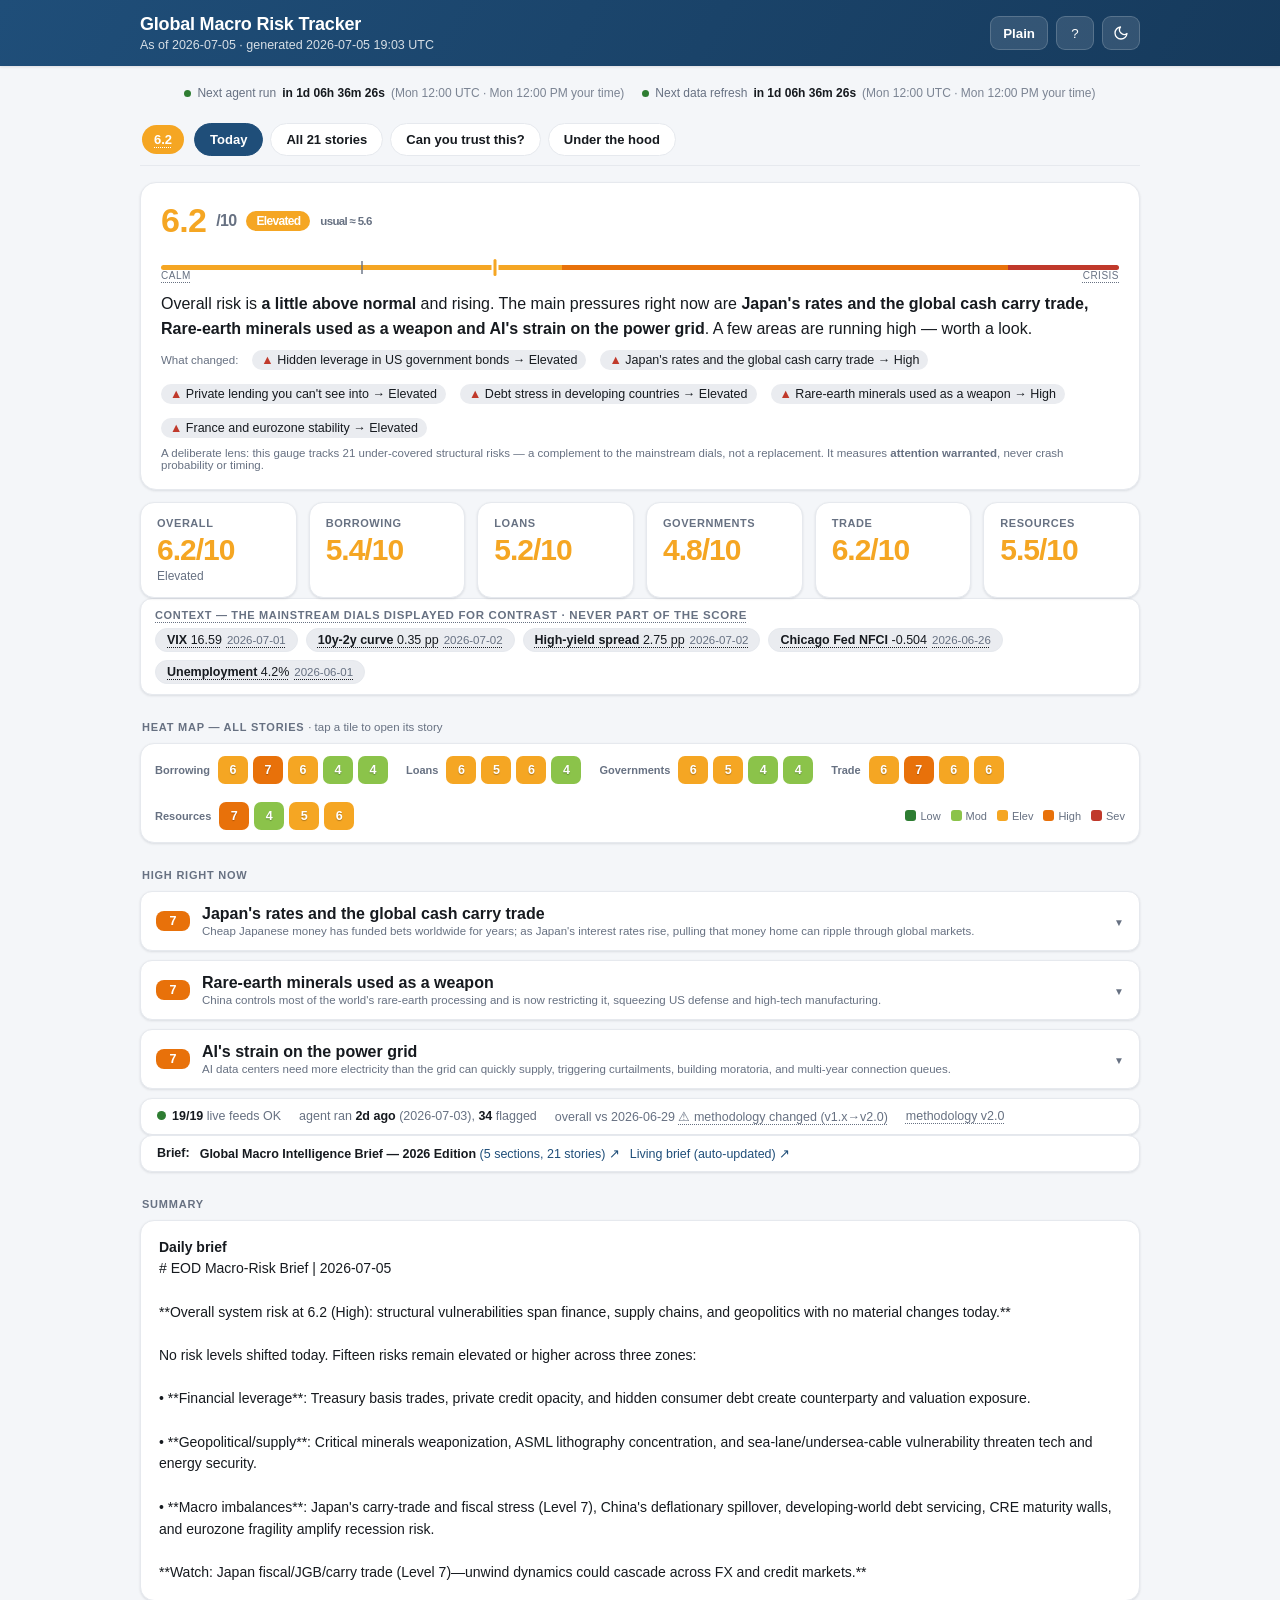
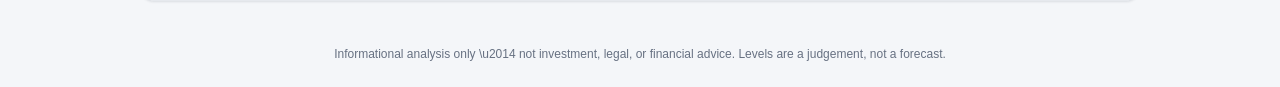
==== dashboard/index.html @ b220ec19 "Add files via upload" ====
<!DOCTYPE html>
<html lang="en">
<head>
<meta charset="utf-8"/>
<meta name="viewport" content="width=device-width, initial-scale=1"/>
<meta name="theme-color" content="#1F4E79"/>
<title>Global Macro Risk Tracker</title>
<style>
  :root{
    --bg:#f4f6f9; --card:#ffffff; --line:#e6e9ee; --text:#161a1f; --muted:#677182;
    --header:#1F4E79; --header2:#163a5c; --htext:#ffffff; --accent:#1F4E79;
    --shadow:0 1px 2px rgba(16,24,40,.04), 0 1px 3px rgba(16,24,40,.07); --track:#eaecf0;
  }
  [data-theme="dark"]{
    --bg:#0e1116; --card:#161b22; --line:#262d37; --text:#e7ebf0; --muted:#9aa6b4;
    --header:#0c1422; --header2:#0a1018; --htext:#eaf1fb; --accent:#5b9bd5;
    --shadow:0 1px 2px rgba(0,0,0,.5); --track:#222a34;
  }
  *{ box-sizing:border-box; }
  html{ scroll-behavior:smooth; }
  body{ font-family:-apple-system,BlinkMacSystemFont,"Segoe UI",Roboto,Helvetica,Arial,sans-serif;
        margin:0; color:var(--text); background:var(--bg); -webkit-font-smoothing:antialiased;
        transition:background .2s,color .2s; }
  a{ color:var(--accent); text-decoration:none; } a:hover{ text-decoration:underline; }
  header{ background:linear-gradient(120deg,var(--header),var(--header2));
          color:var(--htext); padding:14px 0; box-shadow:var(--shadow); }
  .hwrap{ max-width:1040px; margin:0 auto; padding:0 20px; display:flex; align-items:center; justify-content:space-between; gap:12px; }
  header h1{ margin:0; font-size:18px; font-weight:700; letter-spacing:-.2px; }
  header .sub{ opacity:.82; font-size:12.5px; margin-top:3px; }
  .tbtn{ background:rgba(255,255,255,.12); color:var(--htext); border:1px solid rgba(255,255,255,.18);
         border-radius:9px; width:38px; height:34px; cursor:pointer; display:flex; align-items:center; justify-content:center; }
  .tbtn:hover{ background:rgba(255,255,255,.22); }
  .wrap{ max-width:1040px; margin:0 auto; padding:20px; }
  .section-label{ font-size:11px; text-transform:uppercase; letter-spacing:.07em; color:var(--muted); font-weight:700; margin:26px 2px 10px; }
  /* ---- navigation bar (sticky in both layouts) ---- */
  .navbar{ position:sticky; top:0; z-index:60; display:flex; gap:7px; align-items:center; padding:9px 2px;
    margin:0 0 16px; background:var(--bg); border-bottom:1px solid var(--line); overflow-x:auto; scrollbar-width:none; }
  .navbar::-webkit-scrollbar{ display:none; }
  .navbtn{ border:1px solid var(--line); background:var(--card); color:var(--text); border-radius:999px; padding:8px 15px;
    font:inherit; font-size:13px; font-weight:600; cursor:pointer; white-space:nowrap; }
  .navbtn.active{ background:var(--header); color:#fff; border-color:var(--header); }
  .ovchip{ color:#fff; font-weight:800; font-size:13px; border-radius:999px; padding:7px 12px; margin-right:3px; cursor:default; flex-shrink:0; }
  /* tabs layout */
  .pane{ display:none; } .pane.active{ display:block; animation:fadein .18s ease; }
  @keyframes fadein{ from{opacity:.4} to{opacity:1} }
  /* single-page layout */
  .secwrap{ scroll-margin-top:66px; }
  .secdiv{ font-size:17px; font-weight:800; margin:34px 0 14px; padding-top:22px; border-top:2px solid var(--line); }
  .secwrap:first-of-type .secdiv{ border-top:0; padding-top:2px; margin-top:8px; }
  /* story accordions */
  .sac{ padding:0; }
  .sachead{ display:flex; align-items:center; gap:11px; width:100%; background:none; border:0; color:var(--text);
    font:inherit; font-weight:700; font-size:14.5px; padding:14px 16px; cursor:pointer; text-align:left; }
  .sachl{ min-width:0; overflow-wrap:anywhere; }
  .sachead .chev{ margin-left:auto; }
  .sacbody{ display:none; padding:0 16px 16px; }
  .sac.open .sacbody{ display:block; }
  .lvlchip{ color:#fff; font-weight:800; font-size:12.5px; border-radius:8px; padding:3px 0; min-width:34px; text-align:center; flex-shrink:0; }
  .mini{ display:flex; gap:12px; align-items:center; background:var(--card); border:1px solid var(--line); border-radius:12px;
    padding:13px 15px; margin-bottom:9px; cursor:pointer; box-shadow:var(--shadow); }
  .mini:hover{ border-color:var(--accent); }
  #app{ max-width:1020px; margin:0 auto; }
  .navbtn .lbl-s{ display:none; }
  @media (max-width:640px){
    .navbtn{ padding:8px 11px; font-size:12.5px; }
    .navbtn .lbl-l{ display:none; } .navbtn .lbl-s{ display:inline; }
    .sachead{ padding:13px 12px; } .ovchip{ padding:6px 10px; font-size:12.5px; }
  }
  /* Keep every long token (hashes, URLs, ids, driver strings) inside its box. */
  .pbody, .narr, .story, .gist, .hgrid div, td, .asof, .sgist, .gisttxt { overflow-wrap:anywhere; }
  .panel, .pbody { min-width:0; }
  .phead{ flex-wrap:wrap; row-gap:2px; }
  code{ background:rgba(127,127,127,.12); padding:1px 5px; border-radius:4px; font-size:12px;
        white-space:pre-wrap; word-break:break-all; }
  .gist{ background:var(--card); border:1px solid var(--line); border-radius:16px; padding:18px 20px; box-shadow:var(--shadow); margin-bottom:12px; }
  .gistnum{ font-size:34px; font-weight:800; letter-spacing:-.02em; display:flex; align-items:center; gap:10px; flex-wrap:wrap; }
  .gistnum .den{ font-size:16px; font-weight:600; color:var(--muted); }
  .gistband{ font-size:12px; font-weight:700; color:#fff; padding:3px 10px; border-radius:999px; }
  .gisttxt{ font-size:16px; line-height:1.55; margin:12px 0 2px; }
  .gistmv{ display:flex; gap:14px; flex-wrap:wrap; align-items:center; margin-top:8px; font-size:12.5px; }
  .gistmv .mv{ background:var(--track); border-radius:999px; padding:3px 9px; }
  .anchor{ position:relative; height:26px; margin:14px 0 4px; }
  .atrack{ position:absolute; top:11px; left:0; right:0; height:5px; border-radius:3px;
    background:linear-gradient(90deg,#2E7D32 0%,#8BC34A 28%,#F5A623 52%,#E8710A 74%,#C0392B 100%); }
  .amark{ position:absolute; top:5px; width:3px; height:17px; border-radius:2px; transform:translateX(-50%); box-shadow:0 0 0 2px var(--card); }
  .atick{ position:absolute; top:7px; width:2px; height:13px; background:var(--muted); opacity:.7; transform:translateX(-50%); }
  .aend{ position:absolute; top:16px; font-size:10px; color:var(--muted); text-transform:uppercase; letter-spacing:.05em; }
  .aend.l{ left:0; } .aend.r{ right:0; }
  .plainq{ font-size:14px; font-weight:600; color:var(--text); margin:18px 2px 6px; display:flex; gap:7px; align-items:baseline; }
  .plainq::before{ content:"\\203A"; color:var(--accent); font-weight:800; }
  .sgist{ font-size:13.5px; line-height:1.5; color:var(--muted); margin:2px 0 10px; max-width:64ch; }
  .ctx{ background:var(--card); border:1px solid var(--line); border-radius:12px; padding:10px 14px; margin:0 0 12px; box-shadow:var(--shadow); }
  .ctxhead{ font-size:11px; text-transform:uppercase; letter-spacing:.06em; font-weight:700; color:var(--muted); margin-bottom:7px; cursor:default; }
  .ctxrow{ display:flex; gap:8px; flex-wrap:wrap; }
  .ctxpill{ background:var(--track); border:1px solid var(--line); border-radius:999px; padding:4px 11px; font-size:12.5px; cursor:default; }
  .esc{ margin-top:10px; border:1px solid var(--line); border-radius:10px; background:var(--track); }
  .esc summary{ cursor:pointer; padding:9px 13px; font-size:13px; font-weight:600; list-style-position:inside; }
  .escbody{ padding:2px 14px 12px; font-size:13px; line-height:1.55; }
  .escbody p{ margin:4px 0 10px; }
  .escrow{ margin:5px 0; }
  .escrow .k{ font-size:10.5px; font-weight:800; text-transform:uppercase; letter-spacing:.06em; margin-right:7px; }

  /* aggregate cards */
  .agg{ display:grid; grid-template-columns:repeat(auto-fit,minmax(150px,1fr)); gap:12px; }
  .agg .card{ background:var(--card); border:1px solid var(--line); border-radius:14px; padding:14px 16px; box-shadow:var(--shadow); }
  .agg .num{ font-size:30px; font-weight:800; letter-spacing:-1px; line-height:1; }
  .agg .lbl{ color:var(--muted); font-size:11px; text-transform:uppercase; letter-spacing:.05em; font-weight:700; margin-bottom:6px; }
  .agg .band{ font-size:12px; color:var(--muted); margin-top:4px; }

  /* heat strip */
  .heat{ background:var(--card); border:1px solid var(--line); border-radius:14px; padding:12px 14px; box-shadow:var(--shadow);
         display:flex; gap:18px; flex-wrap:wrap; align-items:center; }
  .hgroup{ display:flex; align-items:center; gap:8px; }
  .hlabel{ font-size:11px; font-weight:700; color:var(--muted); }
  .tiles{ display:flex; gap:5px; flex-wrap:wrap; }
  .tile{ width:30px; height:28px; border-radius:7px; color:#fff; font-weight:700; font-size:12.5px;
         display:flex; align-items:center; justify-content:center; text-shadow:0 1px 1px rgba(0,0,0,.28);
         transition:transform .08s; }
  .tile:hover{ transform:translateY(-2px); text-decoration:none; }
  .legend{ display:flex; gap:10px; margin-left:auto; flex-wrap:wrap; }
  .lg{ font-size:11px; color:var(--muted); display:flex; align-items:center; gap:4px; }
  .sw{ width:11px; height:11px; border-radius:3px; display:inline-block; }

  /* health */
  .health{ display:flex; gap:18px; flex-wrap:wrap; align-items:center; background:var(--card); border:1px solid var(--line);
           border-radius:12px; padding:10px 16px; box-shadow:var(--shadow); font-size:12.5px; color:var(--muted); }
  .health .dot{ width:9px; height:9px; border-radius:50%; display:inline-block; margin-right:6px; }
  .health b{ color:var(--text); }

  /* narrative + panels */
  .narr{ background:var(--card); border:1px solid var(--line); border-radius:14px; padding:16px 18px; box-shadow:var(--shadow);
         white-space:pre-wrap; line-height:1.55; font-size:14px; }
  .panel{ background:var(--card); border:1px solid var(--line); border-radius:14px; box-shadow:var(--shadow); overflow:hidden; }
  .phead{ padding:14px 18px; cursor:pointer; display:flex; justify-content:space-between; gap:10px; flex-wrap:wrap; align-items:center; }
  .phead:hover{ background:rgba(127,127,127,.05); }
  .pbody{ display:none; padding:0 18px 16px; }
  .panel.open .pbody{ display:block; }
  .chev::after{ content:"\25BC"; font-size:10px; color:var(--muted); margin-left:4px; }
  .panel.open .chev::after{ content:"\25B2"; }
  details summary{ cursor:pointer; }
  details.bg{ margin-top:10px; } details.bg summary{ font-weight:600; }
  details.bg summary:hover{ color:var(--text); }

  /* story cards */
  .story{ background:var(--card); border:1px solid var(--line); border-radius:14px; padding:15px 17px; box-shadow:var(--shadow); scroll-margin-top:74px; }
  .story h3{ margin:0 0 10px; font-size:15.5px; font-weight:700; letter-spacing:-.2px; }
  .story h3 .setpill{ font-size:11px; font-weight:600; color:var(--muted); background:rgba(127,127,127,.1); padding:1px 7px; border-radius:20px; margin-left:6px; }
  .srow{ display:flex; align-items:center; gap:16px; flex-wrap:wrap; }
  .gauge{ flex:1; min-width:200px; }
  .gtrack{ position:relative; height:12px; border-radius:8px; background:var(--track); overflow:hidden; }
  .gfill{ position:absolute; left:0; top:0; bottom:0; border-radius:8px; transition:width .35s ease; }
  .gtrack .tick{ position:absolute; top:0; bottom:0; width:1px; background:var(--card); opacity:.6; }
  .sright{ display:flex; align-items:center; gap:12px; flex-wrap:wrap; }
  .lvl{ font-weight:800; font-size:19px; letter-spacing:-1px; } .lvl .den{ font-size:12px; color:var(--muted); font-weight:600; }
  .bpill{ color:#fff; font-size:11px; font-weight:700; padding:2px 9px; border-radius:20px; text-shadow:0 1px 1px rgba(0,0,0,.2); }
  .trend{ font-size:12.5px; font-weight:700; white-space:nowrap; }
  .asof{ color:var(--muted); white-space:normal; overflow-wrap:anywhere; font-size:11.5px; }
  .spark{ display:block; }

  .tscroll{ overflow-x:auto; margin-top:12px;
    background:
      linear-gradient(90deg, var(--card) 30%, rgba(255,255,255,0)),
      linear-gradient(270deg, var(--card) 30%, rgba(255,255,255,0)) 100% 0,
      radial-gradient(farthest-side at 0 50%, rgba(0,0,0,.22), rgba(0,0,0,0)),
      radial-gradient(farthest-side at 100% 50%, rgba(0,0,0,.22), rgba(0,0,0,0)) 100% 0;
    background-repeat:no-repeat; background-size:36px 100%, 36px 100%, 12px 100%, 12px 100%;
    background-attachment:local, local, scroll, scroll; }
  .swipehint{ display:none; font-size:11px; color:var(--muted); margin:10px 2px -6px; }
  @media (max-width:640px){
    .swipehint{ display:block; }
    .sacbody table{ min-width:430px; }
    .sacbody th:nth-child(5), .sacbody td:nth-child(5){ display:none; } /* Cadence column: age lives in As-of */
  }
  table{ border-collapse:collapse; width:100%; font-size:12.5px; min-width:520px; }
  th,td{ text-align:left; padding:7px 9px; border-bottom:1px solid var(--line); }
  th{ color:var(--muted); font-weight:600; font-size:11px; text-transform:uppercase; letter-spacing:.03em; }
  tr.stale td{ color:var(--muted); }
  .pill{ display:inline-block; padding:1px 8px; border-radius:20px; color:#fff; font-size:11px; font-weight:700; }
  .prov{ display:inline-block; font-size:10px; color:#fff; background:#94a3b8; border-radius:5px; padding:0 6px; margin-left:4px; }
  [data-theme="dark"] .prov{ background:#475569; }

  footer{ color:var(--muted); font-size:12px; text-align:center; padding:26px 16px; }
  .err{ background:#fde8e8; border:1px solid #f5b5b5; color:#7a1c1c; padding:14px; border-radius:12px; }
  [data-theme="dark"] .err{ background:#2a1414; border-color:#5a2a2a; color:#f0b5b5; }

  /* loading skeleton */
  .sk{ background:linear-gradient(90deg,var(--card) 0%,rgba(127,127,127,.08) 50%,var(--card) 100%);
       background-size:200% 100%; animation:sh 1.3s infinite; border:1px solid var(--line); border-radius:14px; }
  @keyframes sh{ 0%{background-position:200% 0} 100%{background-position:-200% 0} }

  .modal-bd{ position:fixed; inset:0; background:rgba(0,0,0,.55); display:none; z-index:50; overflow-y:auto; padding:18px; }
  .modal-bd.open{ display:block; }
  .modal{ background:var(--card); color:var(--text); max-width:780px; margin:24px auto; border-radius:16px;
          border:1px solid var(--line); box-shadow:0 24px 70px rgba(0,0,0,.35); }
  .modal-head{ position:sticky; top:0; background:var(--card); display:flex; justify-content:space-between;
               align-items:center; padding:15px 20px; border-bottom:1px solid var(--line); border-radius:16px 16px 0 0; }
  .modal-head h2{ margin:0; font-size:16.5px; }
  .modal .x{ cursor:pointer; border:none; background:transparent; color:var(--muted); font-size:24px; line-height:1; padding:0 4px; }
  .modal .x:hover{ color:var(--text); }
  .modal-body{ padding:6px 20px 24px; }
  .modal-body h3{ font-size:11.5px; text-transform:uppercase; letter-spacing:.06em; color:var(--accent);
                  margin:20px 0 8px; font-weight:700; }
  .modal-body p.intro{ font-size:13px; color:var(--muted); line-height:1.55; margin:12px 0 0; }
  .hgrid{ display:grid; grid-template-columns:140px 1fr; gap:9px 14px; align-items:start; font-size:13px; line-height:1.5; }
  .hgrid .k{ font-weight:700; }
  .hgrid code{ background:rgba(127,127,127,.12); padding:1px 5px; border-radius:4px; font-size:12px; }
  .swatch{ display:inline-block; width:11px; height:11px; border-radius:3px; vertical-align:middle; margin-right:3px; }
  @media(max-width:560px){ .hgrid{ grid-template-columns:1fr; gap:2px 0; } .hgrid .k{ margin-top:8px; } }

  .sched{ display:flex; gap:8px 18px; flex-wrap:wrap; justify-content:center; align-items:center;
          font-size:12px; color:var(--muted); margin-bottom:14px; }
  .sched b{ color:var(--text); font-variant-numeric:tabular-nums; }
  .sched .seg{ display:flex; align-items:center; gap:6px; }
  .sched .live{ width:7px; height:7px; border-radius:50%; background:#2E7D32; display:inline-block; animation:pulse 2s infinite; }
  .sched .soon{ background:#F5A623; }
  @keyframes pulse{ 0%,100%{opacity:1} 50%{opacity:.25} }
  th.tip:focus{ outline:none; }
  .tip, .htip{ cursor:help; text-decoration:underline dotted currentColor; text-underline-offset:3px; text-decoration-thickness:1px; }
  #tooltip{ position:fixed; z-index:9999; max-width:262px; background:#1f2937; color:#fff;
            padding:7px 10px; border-radius:7px; font-size:11.5px; line-height:1.45; font-weight:400;
            box-shadow:0 6px 20px rgba(0,0,0,.32); pointer-events:none; opacity:0; transition:opacity .1s; }

  @media(max-width:680px){
    .agg{ grid-template-columns:repeat(2,1fr); }
    .hwrap h1{ font-size:16px; }
    .legend{ margin-left:0; width:100%; }
  }
</style>
</head>
<body>
<header>
  <div class="hwrap">
    <div>
      <h1>Global Macro Risk Tracker</h1>
      <div class="sub" id="sub">loading\u2026</div>
    </div>
    <div style="display:flex;gap:8px">
      <button id="modeBtn" class="tbtn" style="width:auto;padding:0 12px;font-weight:600" title="Reading level" onclick="toggleMode()">Plain</button>
      <button id="helpBtn" class="tbtn" title="What do these mean?" aria-label="Help" onclick="openHelp()">?</button>
      <button id="themeBtn" class="tbtn" title="Toggle dark mode" onclick="toggleTheme()" aria-label="Toggle theme"></button>
    </div>
  </div>
</header>
<div class="wrap">
  <div id="sched" class="sched" title="Scheduled times are UTC; GitHub Actions may run a few minutes late."></div>
  <div id="app">
    <div class="sk" style="height:92px;margin-bottom:12px"></div>
    <div class="sk" style="height:64px;margin-bottom:12px"></div>
    <div class="sk" style="height:120px;margin-bottom:12px"></div>
    <div class="sk" style="height:160px"></div>
  </div>
</div>
<div class="modal-bd" id="help" onclick="if(event.target===this)closeHelp()">
  <div class="modal" role="dialog" aria-modal="true" aria-label="How to read this tracker">
    <div class="modal-head"><h2>How to read this tracker</h2><button class="x" onclick="closeHelp()" aria-label="Close">&times;</button></div>
    <div class="modal-body">
      <p class="intro">This tracker turns live data and current events into a 1&ndash;10 risk level for each
      "story" (a macro risk theme). Nothing here is a forecast or financial advice &mdash; the levels are a
      transparent, rules-based judgement of how much attention each risk warrants right now.</p>

      <h3>What this is &mdash; and isn't</h3>
      <div class="hgrid">
        <div class="k">A deliberate lens</div><div>This tracker deliberately monitors <b>structural and interconnection risks that mainstream indicators under-cover</b> &mdash; funding plumbing, chokepoints, hidden leverage, physical constraints. It complements the famous dials (inflation, the Fed, unemployment, equity markets); it does not replace them. Many mainstream forces still enter as <i>inputs</i> through the mechanisms they act on (Fed policy via funding spreads, recession via delinquencies, inflation via food and energy).</div>
        <div class="k">What the number means</div><div>The level measures <b>how much attention a risk warrants</b> under transparent, fixed rules &mdash; never crash probability, market timing, or a forecast. Coverage is curated, not frozen: the scout proposes gaps weekly in a public queue, every rubric is published config, and the track record is logged where it cannot be edited.</div>
        <div class="k">The context dials</div><div>The strip of mainstream gauges (VIX, yield curve, credit spreads, financial conditions, unemployment) is shown <b>for contrast only</b> &mdash; those values never feed the score. When they read calm while this gauge reads elevated, the divergence is the information: markets price those dials continuously, while the risks tracked here are the kind history shows get ignored until they rupture.</div>
      </div>

      <h3>"What could this mean if it escalates?"</h3>
      <div class="hgrid">
        <div class="k">Escalation notes</div><div>Stories at <b>High (7+)</b> gain a collapsible cause-and-effect note: how this kind of stress has historically moved through the system, which sectors were pressured or benefited in past analogous episodes, and the trap that made the obvious reaction fail. Educational only &mdash; mechanism level, no tickers, no advice, no predictions. It disappears when the story cools below High.</div>
      </div>

      <h3>Plain vs Expert (the button top-right)</h3>
      <div class="hgrid">
        <div class="k">Plain</div><div>The default. Plain-English names, a one-line "what it is and why it matters" under each story, and a state-of-the-world summary up top. The summary line and the "what changed" list are generated automatically from the scores, so they always match the numbers.</div>
        <div class="k">Expert</div><div>The full view: original terminology, the tail-weighted aggregation note, and every panel's technical framing. Nothing is hidden in Plain mode &mdash; Expert just adds the jargon and the methodology detail. Your choice is remembered on this device.</div>
      </div>

      <h3>The risk level &amp; bands</h3>
      <div class="hgrid">
        <div class="k">Level (1&ndash;10)</div><div>Each story's headline score. Higher = more attention warranted. It starts from an analyst-set base level and is nudged by the indicators below.</div>
        <div class="k">Sections</div><div>The 21 stories are grouped into five mechanism-based sets &mdash; Funding &amp; Leverage, Credit/Consumers &amp; Valuations, Sovereigns &amp; the Monetary Order, Geoeconomics &amp; Trade Weapons, and Physical &amp; Resource Limits &mdash; so stories that move for the same reason sit together and each set's average means something. Hover a set name for its full title.</div>
        <div class="k">Bands</div><div>Levels group into five bands:
          <span class="swatch" style="background:#2E7D32"></span><b>Low</b> (1&ndash;2),
          <span class="swatch" style="background:#8BC34A"></span><b>Moderate</b> (3&ndash;4),
          <span class="swatch" style="background:#F5A623"></span><b>Elevated</b> (5&ndash;6),
          <span class="swatch" style="background:#E8710A"></span><b>High</b> (7&ndash;8),
          <span class="swatch" style="background:#C0392B"></span><b>Severe</b> (9&ndash;10). The colour follows the band.</div>
        <div class="k">Gauge bar</div><div>The horizontal bar under each story fills to its level and is coloured by band &mdash; a quick visual of where it sits.</div>
      </div>

      <h3>The trend triangle &amp; sparkline</h3>
      <div class="hgrid">
        <div class="k">&#9650; / &#9660; / &#9679;</div><div><span style="color:#C0392B">&#9650; red</span> = the level <b>rose</b> since the comparison date; <span style="color:#2E7D32">&#9660; green</span> = it <b>fell</b>; <span style="color:var(--muted)">&#9679; flat</span> = unchanged. "new" means there isn't enough history yet.</div>
        <div class="k">vs &lt;date&gt;</div><div>The date the trend is measured against (about a week earlier), so you see direction, not just today's value.</div>
        <div class="k">Sparkline</div><div>The little line next to a story is its level over recent runs &mdash; the shape of its path.</div>
      </div>

      <h3>The indicator table</h3>
      <p class="intro">Each story is driven by a handful of indicators &mdash; the measurable signals that move its level.</p>
      <div class="hgrid">
        <div class="k">Indicator</div><div>One measurable signal feeding the story (a market price, an economic series, or a current-events status).</div>
        <div class="k">Value</div><div>The latest reading. A number for data indicators (e.g. a spread or price), or a 0/1/2 status for event indicators.</div>
        <div class="k">Band (0/1/2)</div><div>Each indicator is bucketed: <b>0 = benign</b>, <b>1 = watch</b>, <b>2 = stress</b>, using its thresholds. This is what the engine acts on.</div>
        <div class="k">&Delta; (delta)</div><div>How much this indicator is currently pushing the story's level up (+) or down (&minus;) versus its normal baseline. At baseline it contributes 0.</div>
        <div class="k">Cadence</div><div><code>daily</code> = refreshed from a live feed every run; <code>event</code> = updated when something happens (AI-rated or human-set), not on a clock.</div>
        <div class="k">As of</div><div>The date of the underlying reading, so you know how fresh it is.</div>
        <div class="k">Source</div><div>Where the number comes from, as a clickable link: <b>FRED</b>/<b>Market</b> = automatic live feed; <b>Agent</b> = AI-rated against a written rubric; <b>Baseline</b> = currently using the analyst's starting value (no live update yet).</div>
      </div>

      <h3>The panels</h3>
      <div class="hgrid">
        <div class="k">Heat map</div><div>All stories as colour-coded tiles for a two-second scan. Click a tile to jump to that story.</div>
        <div class="k">Countdown bar</div><div>At the top: a live countdown to the next scheduled data refresh and AI agent run (the agent runs Monday morning UTC, capturing the weekend). Times are the schedule; GitHub may run a few minutes late.</div>
        <div class="k">Data health</div><div>How many live feeds updated vs fell back to baseline, when the AI agent last ran, and the overall trend &mdash; a trust check at a glance.</div>
        <div class="k">Scout</div><div>Watches credible feeds for developments the tracker doesn't already capture and <b>proposes</b> additions (re-rate existing / coverage gap / new risk) with a materiality rating. It only proposes &mdash; a human approves.</div>
        <div class="k">Agent review</div><div>The AI rating agent's worklist. Each row separates the <b>FACT</b> (the load-bearing measured datum + primary source) from the rule-applied rating, so the meter is driven by facts, not vibes. Where authoritative sources disagree, the conflict is shown as <b>Dissent</b> and annotated rather than silently resolved. Confidence/applied/held/overridden and reasoning + sources are shown; low-confidence calls are flagged, not applied. Readings outside an indicator's plausible range are caught, marked <b>auto-corrected</b>, and held at the last trusted value.</div>
        <div class="k">Consistency checks</div><div>Deterministic whole-picture cross-checks that run after scoring. They flag ratings the rest of the board contradicts \u2014 e.g. a chokepoint rated "closed" while crude oil stays benign, or a positive China PPI when the story tracks deflation. These are review flags, not auto-corrections.</div>
        <div class="k">Validation</div><div>Two honest tests. <b>Calibration</b> replays documented stress episodes (2008/2020/2022/2023) through the live engine and shows whether the overall rises and separates from a calm baseline (market indicators only, so a lower bound). <b>Dynamic range</b> shows the overall now spans ~4.7-9.0: it reaches High/Severe only under broad, correlated stress. <b>Sensitivity</b> ranks which indicators most move their story/set/overall, i.e. where a wrong fact matters most.</div>
        <div class="k">Backtest</div><div>Replays real 2020 &amp; 2022 market data through the engine to show it responds sensibly to stress. Only the market indicators vary (judgement ones are held at baseline), so it validates mechanics, not predictions.</div>
        <div class="k">Background</div><div>An expandable plain-language summary of each story, with a link to the full written brief (PDF).</div>
      </div>

      <h3>How the number is made (and who controls it)</h3>
      <div class="hgrid">
        <div class="k">Scoring</div><div>level = base level + the sum of each indicator's weighted delta, clamped to 1&ndash;10. Every move is arithmetic and auditable &mdash; no AI sets a number directly.</div>
        <div class="k">The AI's role</div><div>The agent only sets <i>inputs</i> (it reads current events and maps them onto fixed rubrics). The maths is deterministic, and a human override always wins.</div>
        <div class="k">Aggregates</div><div>Per-Set scores are averages of their story levels. <b>Overall</b> is tail-weighted: it blends the breadth average with the worst cluster (top third of stories) and adds a premium when many stories are High at once, so a broad correlated shock registers instead of being averaged away. Hover the Overall card for the breakdown.</div>
      </div>
    </div>
  </div>
</div>
<footer>Informational analysis only \u2014 not investment, legal, or financial advice. Levels are a judgement, not a forecast.</footer>
<script>
const moonIcon='<svg width="16" height="16" viewBox="0 0 24 24" fill="none" stroke="currentColor" stroke-width="2" stroke-linecap="round" stroke-linejoin="round"><path d="M21 12.79A9 9 0 1 1 11.21 3 7 7 0 0 0 21 12.79z"/></svg>';
const sunIcon='<svg width="16" height="16" viewBox="0 0 24 24" fill="none" stroke="currentColor" stroke-width="2" stroke-linecap="round" stroke-linejoin="round"><circle cx="12" cy="12" r="4"/><path d="M12 2v2M12 20v2M4.9 4.9l1.4 1.4M17.7 17.7l1.4 1.4M2 12h2M20 12h2M4.9 19.1l1.4-1.4M17.7 6.3l1.4-1.4"/></svg>';
function setTheme(t){ document.documentElement.setAttribute('data-theme',t); try{localStorage.setItem('mrt-theme',t);}catch(e){}
  const b=document.getElementById('themeBtn'); if(b) b.innerHTML = t==='dark'? sunIcon : moonIcon; }
function toggleTheme(){ const c=document.documentElement.getAttribute('data-theme')||'light'; setTheme(c==='dark'?'light':'dark'); }
function initTheme(){ let t=null; try{t=localStorage.getItem('mrt-theme');}catch(e){}
  if(!t) t=(window.matchMedia&&window.matchMedia('(prefers-color-scheme:dark)').matches)?'dark':'light'; setTheme(t); }
initTheme();

// ---- Plain <-> Expert reading mode (defaults to Plain for first-time/public readers) ----
let MODE = 'plain';
let LAST_D = null;
function setMode(m){ MODE = (m==='expert')?'expert':'plain';
  try{localStorage.setItem('mrt-mode',MODE);}catch(e){}
  document.documentElement.setAttribute('data-mode',MODE);
  const b=document.getElementById('modeBtn');
  if(b){ b.textContent = MODE==='plain'?'Plain':'Expert';
    b.title = MODE==='plain'?'Reading level: Plain \u2014 tap for Expert (full jargon + detail)':'Reading level: Expert \u2014 tap for Plain'; }
  if(LAST_D) render(LAST_D); }
function toggleMode(){ setMode(MODE==='plain'?'expert':'plain'); }
function initMode(){ let m=null; try{m=localStorage.getItem('mrt-mode');}catch(e){} setMode(m==='expert'?'expert':'plain'); }
initMode();

// ---- Layout engine: 'tabs' (four views) or 'scroll' (one page + sticky jump-nav) ----
const LAYOUT='tabs'; /*LAYOUT_MARKER*/
const VIEWS=[["today","Today","Today"],["stories","All 21 stories","Stories"],["trust","Can you trust this?","Trust"],["inside","Under the hood","Inside"]];
let ACTIVE_VIEW='today';
function navBar(d){
  const ov=d.aggregates.overall, col=bandColor(Math.round(ov));
  const btn=([id,lb,sh])=>`<button class="navbtn" id="nav-${id}" onclick="${LAYOUT==='tabs'?`applyView('${id}')`:`scrollSec('${id}')`}"><span class="lbl-l">${lb}</span><span class="lbl-s">${sh||lb}</span></button>`;
  return `<nav class="navbar" aria-label="Sections"><span class="ovchip htip" style="background:${col}" data-tip="Overall risk right now \u2014 always visible while you browse">${ov}</span>${VIEWS.map(btn).join('')}</nav>`;
}
function assembleLayout(d,GROUPS){
  let out=navBar(d);
  if(LAYOUT==='tabs'){
    for(const [id,,content] of GROUPS) out+=`<section class="pane" id="pane-${id}">${content}</section>`;
  }else{
    for(const [id,label,content] of GROUPS) out+=`<section class="secwrap" id="sec-${id}"><h2 class="secdiv">${label}</h2>${content}</section>`;
  }
  return out;
}
function applyView(id,init){
  if(id){ ACTIVE_VIEW=id; }
  else{
    let h=''; try{h=(location.hash||'').replace('#','');}catch(e){}
    let saved=null; try{saved=localStorage.getItem('mrt-view');}catch(e){}
    ACTIVE_VIEW=h||saved||'today';
    if(!VIEWS.some(v=>v[0]===ACTIVE_VIEW)) ACTIVE_VIEW='today';
  }
  try{localStorage.setItem('mrt-view',ACTIVE_VIEW);}catch(e){}
  try{history.replaceState(null,'','#'+ACTIVE_VIEW);}catch(e){}
  document.querySelectorAll('.pane').forEach(p=>p.classList.toggle('active',p.id==='pane-'+ACTIVE_VIEW));
  document.querySelectorAll('.navbtn').forEach(b=>b.classList.toggle('active',b.id==='nav-'+ACTIVE_VIEW));
  if(!init){ try{window.scrollTo({top:0});}catch(e){} }
}
function scrollSec(id){
  const el=document.getElementById('sec-'+id);
  if(el&&el.scrollIntoView) el.scrollIntoView({behavior:'smooth'});
  try{history.replaceState(null,'','#'+id);}catch(e){}
}
let __spy=false;
function initSpy(){
  if(__spy) return; __spy=true;
  try{
    window.addEventListener('scroll',function(){
      let cur='today';
      for(const [id] of VIEWS){ const el=document.getElementById('sec-'+id);
        if(el&&el.getBoundingClientRect&&el.getBoundingClientRect().top<=90) cur=id; }
      document.querySelectorAll('.navbtn').forEach(b=>b.classList.toggle('active',b.id==='nav-'+cur));
    },{passive:true});
  }catch(e){}
}
function toggleStory(id){ const el=document.getElementById('story-'+id); if(el&&el.classList) el.classList.toggle('open'); }
function gotoStory(id){
  if(LAYOUT==='tabs') applyView('stories');
  const el=document.getElementById('story-'+id); if(!el) return;
  if(el.classList) el.classList.add('open');
  if(el.scrollIntoView) setTimeout(()=>el.scrollIntoView({behavior:'smooth',block:'start'}), LAYOUT==='tabs'?30:80);
}

// ---- next-run countdown (mirrors .github/workflows/daily.yml crons, all UTC) ----
const SCHEDULE = {
  agent: { dows:[1],          hour:12, min:0, label:"agent run" },   // Monday 12:00 UTC
  data:  { dows:[1,2,3,4,5],  hour:12, min:0, label:"data refresh" } // weekdays 12:00 UTC
};
function nextRun(spec){
  const now=new Date();
  for(let i=0;i<15;i++){
    const d=new Date(Date.UTC(now.getUTCFullYear(),now.getUTCMonth(),now.getUTCDate()+i,spec.hour,spec.min,0));
    if(spec.dows.includes(d.getUTCDay()) && d.getTime()>now.getTime()) return d;
  }
  return null;
}
function lastRun(spec){
  const now=new Date();
  for(let i=0;i<15;i++){
    const d=new Date(Date.UTC(now.getUTCFullYear(),now.getUTCMonth(),now.getUTCDate()-i,spec.hour,spec.min,0));
    if(spec.dows.includes(d.getUTCDay()) && d.getTime()<=now.getTime()) return d;
  }
  return null;
}
function fmtLeft(ms){
  let s=Math.max(0,Math.floor(ms/1000));
  const d=Math.floor(s/86400); s-=d*86400;
  const h=Math.floor(s/3600); s-=h*3600;
  const m=Math.floor(s/60); s-=m*60;
  return (d?d+"d ":"")+(h||d?String(h).padStart(2,"0")+"h ":"")+String(m).padStart(2,"0")+"m "+String(s).padStart(2,"0")+"s";
}
function localOf(d){ return d.toLocaleString(undefined,{weekday:"short",hour:"numeric",minute:"2-digit"}); }
function utcOf(d){ const dow=["Sun","Mon","Tue","Wed","Thu","Fri","Sat"][d.getUTCDay()];
  return `${dow} ${String(d.getUTCHours()).padStart(2,"0")}:${String(d.getUTCMinutes()).padStart(2,"0")} UTC`; }
function segHTML(spec){
  const now=new Date(), nx=nextRun(spec), lr=lastRun(spec);
  const running = lr && (now.getTime()-lr.getTime() < 30*60*1000);  // within ~30 min of a scheduled time
  if(running) return `<span class="seg"><span class="live soon"></span>${spec.label[0].toUpperCase()+spec.label.slice(1)} <b>running\u2026</b></span>`;
  return `<span class="seg"><span class="live"></span>Next ${spec.label} <b>in ${fmtLeft(nx-now)}</b> `
       + `<span style="opacity:.85">(${utcOf(nx)} \u00B7 ${localOf(nx)} your time)</span></span>`;
}
function tickSchedule(){
  const el=document.getElementById("sched"); if(!el) return;
  el.innerHTML = segHTML(SCHEDULE.agent) + segHTML(SCHEDULE.data);
}
tickSchedule(); setInterval(tickSchedule,1000);

// ---- cursor-following tooltip (one element on <body>, so nothing clips or mis-anchors it) ----
(function(){
  var tip=document.createElement('div'); tip.id='tooltip'; var attached=false, cur=null;
  function attach(){ if(!attached && document.body){ document.body.appendChild(tip); attached=true; } }
  function place(x,y){
    var w=tip.offsetWidth, h=tip.offsetHeight, pad=8;
    var left=x+14; if(left+w>window.innerWidth-pad) left=x-w-14; if(left<pad) left=pad;
    var top=y-h-12; if(top<pad) top=y+20;
    tip.style.left=left+'px'; tip.style.top=top+'px';
  }
  document.addEventListener('mouseover', function(e){
    var t=e.target.closest && e.target.closest('[data-tip]'); if(!t) return;
    attach(); cur=t; tip.textContent=t.getAttribute('data-tip'); tip.style.opacity='1'; place(e.clientX,e.clientY);
  });
  document.addEventListener('mousemove', function(e){ if(cur) place(e.clientX,e.clientY); });
  document.addEventListener('mouseout', function(e){
    if(!cur) return;
    var to=e.relatedTarget;
    if(to && to.closest && to.closest('[data-tip]')===cur) return;
    cur=null; tip.style.opacity='0';
  });
  window.addEventListener('scroll', function(){ if(cur){ cur=null; tip.style.opacity='0'; } }, true);
})();

function openHelp(){ document.getElementById('help').classList.add('open'); document.body.style.overflow='hidden'; }
function closeHelp(){ document.getElementById('help').classList.remove('open'); document.body.style.overflow=''; }
document.addEventListener('keydown',e=>{ if(e.key==='Escape') closeHelp(); });

function bandColor(l){ return l<=2?'#2E7D32':l<=4?'#8BC34A':l<=6?'#F5A623':l<=8?'#E8710A':'#C0392B'; }
function bandName(l){ return l<=2?'Low':l<=4?'Moderate':l<=6?'Elevated':l<=8?'High':'Severe'; }
function fmt(v){ if(v===null||v===undefined) return '-'; return (typeof v==='number')? (Math.abs(v)<10? v.toFixed(2): v.toFixed(1)) : v; }
function confColor(c){ c=(c||'').toLowerCase(); return c==='high'?'#2E7D32':c==='medium'?'#F5A623':c==='error'?'#C0392B':'#888'; }

function gauge(level){
  let ticks=''; for(let i=1;i<10;i++) ticks+=`<span class="tick" style="left:${i*10}%"></span>`;
  return `<div class="gauge"><div class="gtrack">${ticks}<div class="gfill" style="width:${level*10}%;background:${bandColor(level)}"></div></div></div>`;
}
function sparkSVG(arr, color){
  if(!arr||arr.length<2) return '';
  const w=96,h=26,pad=3,mn=1,mx=10;
  const x=i=>pad+i*(w-2*pad)/(arr.length-1), y=v=>h-pad-(v-mn)*(h-2*pad)/(mx-mn);
  const pts=arr.map((v,i)=>`${x(i).toFixed(1)},${y(v).toFixed(1)}`).join(' ');
  return `<svg class="spark" width="${w}" height="${h}" viewBox="0 0 ${w} ${h}">
    <polyline fill="none" stroke="${color}" stroke-width="1.7" stroke-linejoin="round" stroke-linecap="round" points="${pts}"/>
    <circle cx="${x(arr.length-1).toFixed(1)}" cy="${y(arr[arr.length-1]).toFixed(1)}" r="2.2" fill="${color}"/></svg>`;
}
function trendBadge(t){
  if(!t) return '<span class="trend htip" style="color:var(--muted)" data-tip="No prior run on record yet \u2014 a new story or first reading.">new</span>';
  const c=t.change;
  const tip=`data-tip="Change in this story&#39;s level versus the previous recorded run (${t.since||'last run'}). \u25B2 rose \u00B7 \u25BC fell \u00B7 \u25CF unchanged."`;
  if(c>0) return `<span class="trend htip" style="color:#C0392B" ${tip}>\u25B2 +${c}</span>`;
  if(c<0) return `<span class="trend htip" style="color:#2E7D32" ${tip}>\u25BC ${c}</span>`;
  return `<span class="trend htip" style="color:var(--muted)" ${tip}>\u25CF flat</span>`;
}
function legend(){
  return [[2,'Low'],[4,'Mod'],[6,'Elev'],[8,'High'],[10,'Sev']]
    .map(([l,n])=>`<span class="lg"><span class="sw" style="background:${bandColor(l)}"></span>${n}</span>`).join('');
}
function heatStrip(d){
  const sets=d.sets||{};
  const psets=(MODE==='plain'&&d.plain&&d.plain.sets)||null;
  const pstory=(d.plain&&d.plain.stories)||{};
  const slbl=s=>(MODE==='plain'&&pstory[s.id]&&pstory[s.id].label)||s.name;
  const lbl=k=>{ if(psets){const p=psets[k]||psets[String(k)]; if(p)return p.short||p.name;} const s=sets[k]||sets[String(k)]; return s?s.short:('Set '+k); };
  const full=k=>{ if(psets){const p=psets[k]||psets[String(k)]; if(p)return p.name||p.short;} const s=sets[k]||sets[String(k)]; return s?s.name:('Set '+k); };
  const bySet={};
  for(const s of d.stories){ (bySet[s.set]=bySet[s.set]||[]).push(s); }
  let groups='';
  for(const set of Object.keys(bySet).sort()){
    const tiles=bySet[set].map(s=>`<a class="tile" href="#" onclick="gotoStory('${s.id}');return false;" title="${slbl(s)} \u2014 ${s.level}/10 ${s.band}" style="background:${bandColor(s.level)}">${s.level}</a>`).join('');
    groups+=`<div class="hgroup"><span class="hlabel" title="${full(set)}">${lbl(set)}</span><div class="tiles">${tiles}</div></div>`;
  }
  return `<div class="heat">${groups}<div class="legend">${legend()}</div></div>`;
}
function healthBar(d){
  const h=d.data_health; if(!h) return '';
  const okPct=h.live_total? h.live_ok/h.live_total : 1;
  const dot=h.offline?'#9a9a9a':(okPct>=0.8?'#2E7D32':okPct>=0.5?'#F5A623':'#C0392B');
  const feeds=h.offline?'<b>offline preview</b> (sample data)'
    :`<b>${h.live_ok}/${h.live_total}</b> live feeds OK${h.fell_back?`, <b>${h.fell_back}</b> on baseline`:''}`;
  const agent=h.agent_last?`agent ran <b>${h.agent_days_ago}d ago</b> (${h.agent_last})${h.agent_flags?`, <b>${h.agent_flags}</b> flagged`:''}`:'agent has not run yet';
  let ot=''; if(d.aggregates_trend&&d.aggregates_trend.overall){ const t=d.aggregates_trend.overall;
    ot=`overall ${trendBadge(t)} vs ${t.since}`;
    if(t.crosses_methodology) ot=`overall vs ${t.since} <span class="htip" data-tip="Scoring methodology changed between then (v${t.ref_version}) and now (v${t.version}), so this delta mixes regimes and is not comparable. Story-level history is unaffected.">\u26A0 methodology changed (v${t.ref_version}\u2192v${t.version})</span>`;
  }
  const mv=d.method_version?`<span class="htip" data-tip="Scoring methodology version. Every saved history row is stamped with it so trends and backtests never silently mix scoring regimes.">methodology v${d.method_version}</span>`:'';
  return `<div class="health"><span><span class="dot" style="background:${dot}"></span>${feeds}</span><span>${agent}</span>${ot?`<span>${ot}</span>`:''}${mv?`<span>${mv}</span>`:''}</div>`;
}
function consistencyPanel(d){
  const c=d.consistency;
  if(!c) return '';
  const flags=c.flags||[];
  const sevColor={high:'#C0392B',medium:'#E8710A',low:'#F5A623'};
  if(!flags.length){
    return `<div class="panel" id="consistency"><div class="phead" onclick="this.parentNode.classList.toggle('open')">
      <span><strong>Consistency checks</strong> <span class="asof">whole-picture cross-checks</span></span>
      <span class="asof">\u2713 no contradictions \u00B7 ${c.checked||0} rules<span class="chev"></span></span></div>
      <div class="pbody"><div class="asof" style="padding:8px 0;line-height:1.5">Every rule passed \u2014 no indicator is rated in a way the rest of the board contradicts (e.g. a chokepoint rated closed while its price signal stays benign).</div></div></div>`;
  }
  const rows=flags.map(f=>{
    const inv=(f.indicators||[]).map(i=>`<span class="pill" style="background:var(--track);color:var(--text)">${i.label}: ${fmt(i.value)}${i.band!=null?' (band '+i.band+')':''}</span>`).join(' ');
    return `<div style="padding:10px 0;border-top:1px solid var(--line)">
      <div style="display:flex;align-items:center;gap:8px;margin-bottom:4px">
        <span class="pill" style="background:${sevColor[f.severity]||'#E8710A'};color:#fff;text-transform:capitalize">${f.severity}</span>
        <strong>${f.name}</strong></div>
      <div style="line-height:1.5;margin-bottom:6px">${f.message}</div>
      <div style="display:flex;flex-wrap:wrap;gap:5px">${inv}</div></div>`;
  }).join('');
  return `<div class="panel open" id="consistency"><div class="phead" onclick="this.parentNode.classList.toggle('open')">
      <span><strong>Consistency checks</strong> <span class="asof">whole-picture cross-checks</span></span>
      <span class="asof"><b style="color:#C0392B">${flags.length}</b> contradiction${flags.length>1?'s':''} \u00B7 ${c.checked||0} rules<span class="chev"></span></span></div>
    <div class="pbody"><div class="asof" style="margin:6px 0;line-height:1.5">These ratings disagree with the rest of the board. Each is a cross-check a human analyst would run (\u201cif that were true, this other number would have moved\u201d). They are flags for review, not auto-corrections \u2014 reconcile via <code>manual_input.csv</code> if a read is wrong.</div>
      ${rows}</div></div>`;
}
function statusOf(i){ const n=(i.note||'').toLowerCase(); if(n.includes('override')) return 'overridden'; if(i.out_of_range) return '<span style="color:#C0392B;font-weight:700">auto-corrected</span>'; if(i.applied) return 'applied'; return 'held'; }
function reviewRows(arr){ return arr.map(i=>{
  const src=(i.sources||[]).map(u=>`<a href="${u}" target="_blank" rel="noopener">src</a>`).join(' ');
  const rangeTag=i.out_of_range?`<span class="pill" style="background:#C0392B;color:#fff;margin-right:4px">out of range</span>`:'';
  const vinTag=i.vintage==='rejected'?`<span class="pill" style="background:#E8710A;color:#fff;margin-right:4px" title="the new read was based on OLDER source data than the prior applied value; the newer vintage was kept">older data rejected</span>`:'';
  const parseTag=i.parse==='repaired'?`<span class="pill" style="background:#F5A623;color:#fff;margin-right:4px" title="the agent's JSON was malformed; the score was recovered but the fact text may be partial">fact recovered</span>`:'';
  let xc='';
  if(i.crosscheck&&i.crosscheck.by){ const c=i.crosscheck;
    xc = c.agree===false
      ? `<span class="pill" style="background:#E8710A;color:#fff;margin-right:4px" title="independent second read by ${c.by} disagreed">\u26A0 ${c.by} disagreed</span>`
      : c.agree===null
      ? `<span class="pill" style="background:var(--track);color:var(--muted);margin-right:4px" title="${c.by} could not retrieve a figure to confirm this value">${c.by}: no confirm</span>`
      : `<span class="pill" style="background:var(--track);color:var(--text);margin-right:4px" title="independent second read by ${c.by} agreed">\u2713 checked by ${c.by}</span>`;
  }
  const factLine=i.fact?`<div style="margin-bottom:3px"><span style="font-weight:700;color:var(--accent)">FACT:</span> ${i.fact}</div>`:'';
  const dissent=(i.dissent&&i.dissent.length)?`<div style="margin-top:4px;padding-left:8px;border-left:2px solid #E8710A">
    <span style="font-weight:700;color:#E8710A">Dissent (${i.dissent.length}):</span> `
    +i.dissent.map(dd=>`${dd.view||''} ${dd.source?`<a href="${dd.source}" target="_blank" rel="noopener">src</a>`:''}`).join(' \u00B7 ')+`</div>`:'';
  return `<tr><td>${i.label}<div style="color:var(--muted);font-size:11px">${i.story}${i.domain?` \u00B7 <span style="color:var(--accent)">${i.domain} desk</span>`:''}</div></td>
    <td>${fmt(i.value)}</td>
    <td><span class="pill" style="background:${confColor(i.confidence)};text-transform:capitalize">${i.confidence||'-'}</span></td>
    <td>${statusOf(i)}</td><td>${rangeTag}${vinTag}${parseTag}${citeTag(i)}${xc}${factLine}${i.rationale||''} ${src}${dissent}</td></tr>`;
}).join(''); }
function reviewPanel(d){
  const r=d.agent_review;
  if(!r||!r.items||!r.items.length) return `<div class="narr"><strong>Agent review</strong>\nThe rating agent has not run yet \u2014 it will populate here after its first run (weekly, or on demand from the Actions tab).</div>`;
  const flags=new Set(r.review_flags||[]);
  const tierOf=i=> i.tier || (
    ((i.crosscheck&&i.crosscheck.agree===false)||i.out_of_range||i.vintage==='rejected'
      ||['low','error'].includes(String(i.confidence||'').toLowerCase())) ? 'act'
    : flags.has(i.id) ? 'glance' : 'ok');
  const act=r.items.filter(i=>tierOf(i)==='act');
  const glance=r.items.filter(i=>tierOf(i)==='glance');
  const head=`<thead><tr><th>Indicator</th><th>Value</th><th>Confidence</th><th>Status</th><th>Why / sources</th></tr></thead>`;
  const gen=r.generated? new Date(r.generated).toLocaleString():'n/a';
  const actT=act.length?`<div class="tscroll"><table>${head}<tbody>${reviewRows(act)}</tbody></table></div>`
    :`<div class="asof" style="padding:6px 0;color:#2E7D32">\u2713 Nothing needs a decision \u2014 no holds, disagreements, or failed reads this run.</div>`;
  const glanceT=glance.length?`<details style="margin-top:10px"${act.length?'':' open'}><summary class="asof"><b>${glance.length}</b> changed or annotated \u2014 informational, applied normally</summary>
      <div class="tscroll"><table style="margin-top:8px">${head}<tbody>${reviewRows(glance)}</tbody></table></div></details>`:'';
  let xcLine='';
  if(r.crosscheck){ const c=r.crosscheck;
    xcLine = c.independent
      ? `<div class="asof" style="margin:6px 0 0;color:#2E7D32">\u2713 Cross-check uses an independent provider: <b>${c.model}</b>.</div>`
      : `<div class="asof" style="margin:6px 0 0">Cross-check is running on the <b>same model</b> (${c.model}). For an independent second opinion, set repository <b>variable</b> AGENT_MODEL_2=asi1 and <b>secret</b> ASI1_API_KEY.</div>`;
  }
  const cc=r.items.map(i=>(i.citecheck||{}).verdict).filter(Boolean);
  if(cc.length){
    const nv=cc.filter(v=>v==='verified').length, nf=cc.filter(v=>v==='not_found').length, nu=cc.filter(v=>v==='unreachable').length;
    xcLine+=`<div class="asof htip" style="margin:4px 0 0" data-tip="A deterministic script (no AI) fetched each cited URL and looked for the applied number or a key figure from the fact, verbatim. 'not found' is often a paywall/PDF/script-rendered page - a prompt to click, not proof of error.">\u2713 <b style="color:#2E7D32">${nv}</b> facts machine-verified at their cited source${nf?` \u00B7 <b style="color:#E8710A">${nf}</b> not found`:''}${nu?` \u00B7 ${nu} unreachable`:''}.</div>`;
  }
  const rc=act.length?`<b style="color:#E8710A">${act.length}</b> need action`:'\u2713 0 need action';
  return `<div class="panel" id="review"><div class="phead" onclick="this.parentNode.classList.toggle('open')">
      <span><strong>Agent review</strong> <span class="asof">your weekly 2-minute check</span></span>
      <span class="asof">${rc} \u00B7 ${glance.length} changed \u00B7 ${gen}${r.model?' \u00B7 '+r.model:''}<span class="chev"></span></span></div>
    <div class="pbody">${xcLine}<div class="asof" style="margin:8px 0 4px"><b>Action needed</b> \u2014 held, rejected, or disagreed; the board is using a prior/held value until you decide:</div>${actT}
      ${glanceT}
      <details style="margin-top:12px"><summary class="asof">Show all ${r.items.length} agent-rated indicators</summary>
        <div class="tscroll"><table style="margin-top:8px">${head}<tbody>${reviewRows(r.items)}</tbody></table></div></details>
      <div class="asof" style="margin-top:10px">Override any rating: edit <code>manual_input.csv</code> and commit. Full log: <code>data/agent_assessments.json</code>.</div></div></div>`;
}

let BACKTEST=null;
let VALIDATION=null;
const BT_PALETTE=['#2563eb','#ea580c','#16a34a','#9333ea','#dc2626','#0891b2','#ca8a04'];
const BT_DASH=['','7 3','2 4','10 3 2 3','5 4','1 4'];
let SCOUT=null;
let IHIST=null;
let LEDGER=null;
function ledgerPanel(){
  const led=LEDGER; const eps=(led&&led.episodes)||[];
  const days=(a,b)=>Math.max(1,Math.round((new Date(b)-new Date(a))/864e5)+1);
  const open=eps.filter(e=>e.status==='open');
  const closed=eps.filter(e=>e.status==='closed');
  const graded=closed.filter(e=>e.grade);
  const gb=g=>({materialized:'#C0392B',contained:'#E8710A',faded:'#2E7D32'}[g]||'#8a8f98');
  const gtip={materialized:'the risk this story warned about actually happened',
    contained:'real stress occurred but was absorbed or managed',
    faded:'the pressure receded without a materialized event'};
  let body='';
  if(!eps.length){
    body=`<div class="asof" style="padding:6px 0">No story has entered High since the record began. When one does, an episode opens here automatically and is graded by a human after it closes.</div>`;
  }else{
    if(open.length){
      body+=`<div class="asof" style="margin:6px 0 4px"><b>Open now</b> \u2014 stories currently at High; the clock is running:</div>`;
      body+=open.map(e=>`<div style="border:1px solid var(--line);border-radius:10px;padding:10px 13px;margin-bottom:8px">
        <b>${e.story}</b> <span class="pill" style="background:#E8710A">High since ${e.opened}</span>
        <span class="asof">\u00B7 day ${days(e.opened,e.last_seen)} \u00B7 peak ${e.peak_level}/10${e.peak_date&&e.peak_date!==e.opened?' on '+e.peak_date:''}</span>
        ${e.drivers_at_open&&e.drivers_at_open.length?`<div class="asof" style="margin-top:4px">Drivers at entry: ${e.drivers_at_open.join(' \u00B7 ')}</div>`:''}</div>`).join('');
    }
    if(closed.length){
      body+=`<div class="asof" style="margin:10px 0 4px"><b>Closed episodes</b> \u2014 what the tracker called, and what a human judged afterwards:</div>`;
      body+=closed.map(e=>{
        const g=e.grade
          ?`<span class="pill htip" style="background:${gb(e.grade)}" data-tip="${gtip[e.grade]||''}">${e.grade}</span>${e.grade_note?`<span class="asof"> \u2014 ${e.grade_note}</span>`:''}`
          :`<span class="pill htip" style="background:#8a8f98" data-tip="Closed but not yet judged. Grade it with: python src/ledger.py --grade ${e.id} materialized|contained|faded">awaiting grade</span>`;
        return `<div style="border:1px solid var(--line);border-radius:10px;padding:10px 13px;margin-bottom:8px">
          <b>${e.story}</b> <span class="asof">High ${e.opened} \u2192 ${e.closed} (${days(e.opened,e.closed)} days, peak ${e.peak_level}/10)</span><div style="margin-top:4px">${g}</div></div>`;}).join('');
    }
  }
  const right = eps.length
    ? `${open.length} open \u00B7 ${graded.length}/${closed.length} closed graded`
    : 'record begins';
  return `<div class="panel" id="ledger"><div class="phead" onclick="this.parentNode.classList.toggle('open')">
      <span><strong>Track record</strong> <span class="asof">every High call, and what happened next</span></span>
      <span class="asof">${right}<span class="chev"></span></span></div>
    <div class="pbody">
      <div class="asof" style="margin:2px 0 8px">Episodes open and close <b>automatically</b> from the scored levels \u2014 the machine cannot edit or forget a call. Outcome grades are <b>human judgments</b>, added only after an episode closes. The honest caveat: this record only starts accumulating from ${led&&led.episodes&&led.episodes.length?'its first entry below':'today'}, so it proves nothing yet \u2014 that is the point of starting it now.</div>
      ${body}</div></div>`;
}
function miniSpark(id){
  const s=IHIST&&IHIST[id]; if(!s||s.length<3) return '';
  const vals=s.map(p=>p.v), mn=Math.min(...vals), mx=Math.max(...vals);
  if(mn===mx) return '';
  const w=58,h=14,pad=2;
  const x=i=>pad+i*(w-2*pad)/(vals.length-1), y=v=>h-pad-(v-mn)*(h-2*pad)/(mx-mn);
  const pts=vals.map((v,i)=>`${x(i).toFixed(1)},${y(v).toFixed(1)}`).join(' ');
  const tip=`recent runs: ${vals.slice(-6).map(v=>+v.toFixed(2)).join(' \u2192 ')}`;
  return ` <svg class="htip" data-tip="${tip}" width="${w}" height="${h}" viewBox="0 0 ${w} ${h}" style="vertical-align:-2px;opacity:.75">
    <polyline fill="none" stroke="var(--muted)" stroke-width="1.4" stroke-linejoin="round" stroke-linecap="round" points="${pts}"/>
    <circle cx="${x(vals.length-1).toFixed(1)}" cy="${y(vals[vals.length-1]).toFixed(1)}" r="1.8" fill="var(--muted)"/></svg>`;
}
function citeTag(i){
  const c=i.citecheck; if(!c||!c.verdict||c.verdict==='skipped') return '';
  if(c.verdict==='verified') return `<span class="pill htip" style="background:#2E7D32;color:#fff;margin-right:4px" data-tip="Deterministic check (no AI): the number ${c.matched?`'${c.matched}' `:''}was found verbatim at the cited page. Confirms the citation matches the fact.">\u2713 at source</span>`;
  if(c.verdict==='not_found') return `<span class="pill htip" style="background:#F5A623;color:#fff;margin-right:4px" data-tip="The cited page was fetched but the key number wasn't found in it. Often a paywall summary, PDF, or script-rendered page - occasionally a misquoted fact. Worth a click, not proof of error.">not found at source</span>`;
  return `<span class="pill htip" style="background:#8a8f98;color:#fff;margin-right:4px" data-tip="The cited URL(s) couldn't be fetched (link rot, 403, or timeout). The fact is unverified either way.">source unreachable</span>`;
}
function classMeta(c){
  return c==='new_risk' ? {label:'New risk', color:'#C0392B'}
       : c==='story_gap' ? {label:'Coverage gap', color:'#E8710A'}
       : {label:'Re-rate existing', color:'#1F4E79'};
}
function scoutTargetKey(it){
  const cls=it.classification||'';
  const norm=s=>String(s||'').toLowerCase().replace(/[^a-z0-9]+/g,'').slice(0,32);
  if(cls==='existing_indicator') return `rerate|${it.target_story||''}|${it.target_indicator||''}`;
  if(cls==='story_gap') return `gap|${it.target_story||''}|${norm((it.proposed_indicator||{}).label)}`;
  return `new|${norm((it.proposed_story||{}).name)}`;
}
function scoutItem(it, extra){
  const cm=classMeta(it.classification);
  const mat=(it.materiality||'').toLowerCase();
  const matCol=mat==='high'?'#C0392B':mat==='medium'?'#F5A623':'#888';
  const src=(it.sources||[]).map(u=>`<a href="${u}" target="_blank" rel="noopener">src</a>`).join(' ');
  const n=(extra&&extra.count)||it.sightings||1;
  const seen=n>1?`<span class="pill" style="background:var(--track);color:var(--text)" title="the scout has surfaced this same development ${n} times (re-worded reports merge into one card)">seen ${n}\u00D7</span>`:'';
  let action='';
  if(it.classification==='existing_indicator') action=`Re-rate <b>${it.target_indicator||it.target_story||'?'}</b>.`;
  else if(it.classification==='story_gap'){ const pi=it.proposed_indicator||{}; action=`Proposes indicator <b>${pi.label||'?'}</b> under <b>${it.target_story||'?'}</b>.`; }
  else if(it.classification==='new_risk'){ const ps=it.proposed_story||{}; action=`Proposes new story <b>${ps.name||'?'}</b> (level ${ps.proposed_level||'?'}).`; }
  return `<div style="border:1px solid var(--line);border-radius:10px;padding:11px 13px;margin-bottom:9px">
    <div style="display:flex;gap:8px;flex-wrap:wrap;align-items:center;margin-bottom:4px">
      <span class="pill" style="background:${cm.color}">${cm.label}</span>
      <span class="pill" style="background:${matCol};text-transform:capitalize">${it.materiality||'?'}</span>
      ${seen}<span class="asof">${it.as_of||it.first_seen||''}</span></div>
    <div style="font-weight:700;font-size:13.5px">${it.headline||''}</div>
    <div style="font-size:12.5px;margin:3px 0;line-height:1.5">${it.summary||''}</div>
    <div class="asof">${action} ${src} \u00B7 <code>scout.py --apply ${it.id}</code></div></div>`;
}
function scoutPanel(){
  const q=SCOUT;
  if(!q){
    return `<div class="narr"><strong>Scout \u2014 new developments</strong>\nNot run yet \u2014 on each run it scans credible feeds for events the tracker doesn't already capture and proposes additions for your review (it never changes anything itself).</div>`;
  }
  const pend=Object.values(q.items||{}).filter(i=>i.status==='pending')
    .sort((a,b)=>(b.materiality||'').localeCompare(a.materiality||''));
  const date=q.generated||'recently';
  const errored=!!q.last_error;
  let right, body;
  if(errored){
    right=`<span style="color:#E8710A">last scan didn't complete</span> \u00B7 retries next run`;
    body=`<div class="asof" style="padding:8px 0;line-height:1.5">\u26A0\uFE0F The last scan couldn't complete (it will retry automatically on the next run). Last successful check: <b>${date}</b>.`
      +(q.last_error?`<div style="margin-top:6px;font-family:monospace;font-size:11px;color:var(--muted);word-break:break-word">reason: ${String(q.last_error).slice(0,300)}</div>`:'')+`</div>`;
  } else if(pend.length){
    // group re-worded duplicates by TARGET (newest representative wins, count shown)
    const groups=new Map();
    for(const it of pend){
      const k=scoutTargetKey(it);
      if(!groups.has(k)) groups.set(k,{rep:it,count:it.sightings||1});
      else { const g=groups.get(k); g.count+=(it.sightings||1);
        if((it.last_seen||it.as_of||'')>(g.rep.last_seen||g.rep.as_of||'')) g.rep=it; }
    }
    // re-rate proposals older than the last agent run are superseded by construction:
    // the agent has since re-researched that indicator with fresh evidence.
    const agentDate=(LAST_D&&LAST_D.data_health&&LAST_D.data_health.agent_last)||'';
    const fresh=[],superseded=[];
    for(const g of groups.values()){
      const isRerate=g.rep.classification==='existing_indicator';
      const seen=g.rep.last_seen||g.rep.as_of||'';
      (isRerate&&agentDate&&seen<agentDate?superseded:fresh).push(g);
    }
    fresh.sort((a,b)=>(b.rep.materiality||'').localeCompare(a.rep.materiality||''));
    right=`<b>${fresh.length}</b> to review \u00B7 scanned ${date}`;
    body=fresh.map(g=>scoutItem(g.rep,{count:g.count})).join('');
    if(superseded.length){
      body+=`<details style="margin-top:6px"><summary class="asof">${superseded.length} older re-rate proposal${superseded.length>1?'s':''} superseded \u2014 the agent has re-rated ${superseded.length>1?'these indicators':'this indicator'} since (${agentDate})</summary>
        <div style="margin-top:8px;opacity:.75">${superseded.map(g=>scoutItem(g.rep,{count:g.count})).join('')}</div></details>`;
    }
  } else {
    right=`<b style="color:#2E7D32">\u2713 No new developments</b> \u00B7 last checked ${date}`;
    body=`<div class="asof" style="padding:8px 0;line-height:1.55"><b style="color:#2E7D32">\u2713 No new developments flagged this run.</b> The scout checked credible feeds on <b>${date}</b> and found nothing material that the tracker isn't already watching. This is the normal, healthy state on a quiet week \u2014 the panel fills only when something new crosses its bar.</div>`;
  }
  return `<div class="panel" id="scout"><div class="phead" onclick="this.parentNode.classList.toggle('open')">
    <span><strong>Scout \u2014 new developments</strong> <span class="asof">what's not yet on the tracker</span></span>
    <span class="asof">${right}<span class="chev"></span></span></div>
    <div class="pbody"><div class="asof" style="margin:8px 0 10px;line-height:1.5">
      The scout proposes; it never changes the tracker. Merge a proposal in one step with
      <code>python src/scout.py --apply &lt;id&gt;</code> (it runs the self-test and rolls back
      automatically if anything breaks), or dismiss with
      <code>--status &lt;id&gt; dismissed</code>.</div>${body}</div></div>`;
}
function lineChart(dates, series){
  const W=560,H=200,L=34,R=12,T=12,B=46, n=dates.length;
  const x=i=> L + i*(W-L-R)/Math.max(1,n-1);
  const y=v=> T + (10-v)*(H-T-B)/9;
  let g='';
  for(const lv of [2,4,6,8,10]) g+=`<line x1="${L}" y1="${y(lv)}" x2="${W-R}" y2="${y(lv)}" stroke="var(--line)" stroke-width="1"/><text x="${L-6}" y="${y(lv)+3}" text-anchor="end" font-size="9" fill="var(--muted)">${lv}</text>`;
  let xl=''; for(const i of [0,Math.floor((n-1)/2),n-1]) xl+=`<text x="${x(i)}" y="${H-B+16}" text-anchor="middle" font-size="9" fill="var(--muted)">${dates[i]}</text>`;
  let lines='';
  for(const s of series){
    const pts=s.levels.map((v,i)=>`${x(i).toFixed(1)},${y(v).toFixed(1)}`).join(' ');
    lines+=`<polyline fill="none" stroke="${s.color}" stroke-width="${s.bold?2.8:1.9}" stroke-linejoin="round" stroke-linecap="round" ${s.dash?`stroke-dasharray="${s.dash}"`:''} points="${pts}" ${s.bold?'':'opacity="0.95"'}/>`;
  }
  return `<svg viewBox="0 0 ${W} ${H}" width="100%" style="max-width:600px">${g}${xl}${lines}</svg>`;
}
function validationPanel(){
  const v=VALIDATION;
  if(!v) return '';
  const c=v.calibration||{}, s=v.sensitivity||{}, rg=c.range||{};
  const bandFor=(x)=>x>=9?'Severe':x>=7?'High':x>=5?'Elevated':x>=3?'Moderate':'Low';
  // dynamic-range bar
  const lo=rg.floor_all_low, base=rg.baseline, hi=rg.ceiling_all_high;
  const pct=(x)=>Math.max(0,Math.min(100,(x/10)*100));
  const rangeBar=`<div style="margin:8px 0 4px">
    <div style="position:relative;height:22px;background:linear-gradient(90deg,#2E7D32,#8BC34A,#F5A623,#E8710A,#C0392B);border-radius:5px;opacity:.25"></div>
    <div style="position:relative;height:0">
      <div style="position:absolute;left:${pct(lo)}%;top:-22px;height:22px;border-left:2px solid var(--text)"></div>
      <div style="position:absolute;left:${pct(hi)}%;top:-22px;height:22px;border-left:2px solid var(--text)"></div>
      <div style="position:absolute;left:${pct(lo)}%;width:${pct(hi)-pct(lo)}%;top:-22px;height:22px;background:var(--text);opacity:.12"></div>
      <div style="position:absolute;left:${pct(base)}%;top:-22px;height:22px;border-left:2px dashed var(--accent)"></div>
    </div>
    <div class="asof" style="margin-top:6px">Achievable overall range: <b>${lo}</b> (all-clear) to <b>${hi}</b> (every story at max stress) \u00B7 resting baseline <b>${base}</b>. The tail-weighted overall reaches High/Severe only when many stories are stressed together \u2014 a broad, correlated cluster \u2014 not from a single spike.</div>
  </div>`;
  const rows=(c.episodes||[]).map(e=>`<tr>
    <td>${e.name}</td>
    <td>${e.start_overall} \u2192 <b>${e.peak_overall}</b></td>
    <td><span class="pill" style="background:${bandColor(e.peak_overall)}">${e.peak_band}</span></td>
    <td>${e.rose_into_event?'\u2191 yes':'\u2013'}</td>
    <td>+${e.separation_vs_calm}</td></tr>`).join('');
  const movers=(s.movers||[]).slice(0,8).map(m=>`<tr>
    <td>${m.label}<div style="color:var(--muted);font-size:11px">${m.story}</div></td>
    <td>${m.story_swing}</td><td>${m.set_swing}</td><td>${m.overall_swing}</td></tr>`).join('');
  return `<div class="panel" id="validation"><div class="phead" onclick="this.parentNode.classList.toggle('open')">
      <span><strong>Validation</strong> <span class="asof">calibration &amp; sensitivity</span></span>
      <span class="asof">${(c.summary||{}).lit_elevated_or_higher||0}/${(c.summary||{}).n_episodes||0} episodes lit \u00B7 range ${lo}\u2013${hi}<span class="chev"></span></span></div>
    <div class="pbody">
      <div style="font-weight:700;margin-top:4px">Dynamic range of the overall gauge</div>
      ${rangeBar}
      <div style="font-weight:700;margin-top:12px">Calibration \u2014 documented stress episodes replayed through the engine</div>
      <div class="asof" style="margin:4px 0">Market/data indicators only; judgment indicators held at baseline, so these are a LOWER BOUND, not a claim the tracker would have predicted the event. SVB is a deliberate hard case (the stress lived in bank balance sheets the market feeds don't see).</div>
      <table class="tbl"><thead><tr><th>Episode</th><th>Overall (start\u2192peak)</th><th>Peak band</th><th>Rose in?</th><th>vs calm</th></tr></thead><tbody>${rows}</tbody></table>
      <div style="font-weight:700;margin-top:12px">Sensitivity \u2014 which facts move the meter most</div>
      <div class="asof" style="margin:4px 0">${s.note||''}</div>
      <table class="tbl"><thead><tr><th>Indicator</th><th>Story \u0394</th><th>Set \u0394</th><th>Overall \u0394</th></tr></thead><tbody>${movers}</tbody></table>
    </div></div>`;
}
function backtestPanel(){
  const bt=BACKTEST;
  if(!bt) return `<div class="narr"><strong>Backtest / validation</strong>\nNot generated yet \u2014 run <code>python src/backtest.py</code> to replay 2020 &amp; 2022 through the engine.</div>`;
  let body='';
  for(const [name,ep] of Object.entries(bt.episodes)){
    const arr=Object.values(ep.stories).map(s=>({name:s.name,levels:s.levels,move:Math.max(...s.levels)-s.levels[0],peak:Math.max(...s.levels)}));
    arr.sort((a,b)=>b.move-a.move||b.peak-a.peak);
    const top=arr.filter(s=>s.move>0).slice(0,5);
    const series=[{name:'Overall',color:'var(--text)',levels:ep.overall,bold:true,dash:''}]
      .concat(top.map((s,i)=>({name:s.name,color:BT_PALETTE[i%BT_PALETTE.length],
        dash:BT_DASH[i%BT_DASH.length],levels:s.levels})));
    const leg=series.map(s=>`<span class="lg"><span class="sw" style="background:${s.color}"></span>${s.name.length>28?s.name.slice(0,28)+'\u2026':s.name}</span>`).join('');
    body+=`<div style="margin-bottom:18px"><div style="font-weight:700;font-size:13.5px">${name}</div>
      <div class="asof" style="margin:2px 0 8px">${ep.note||''}</div>${lineChart(ep.dates,series)}
      <div class="legend" style="margin-top:6px;margin-left:0">${leg}</div></div>`;
  }
  return `<div class="panel" id="backtest"><div class="phead" onclick="this.parentNode.classList.toggle('open')">
    <span><strong>Backtest / validation</strong> <span class="asof">how the engine responds to real stress</span></span>
    <span class="asof">${Object.keys(bt.episodes).length} episode(s)<span class="chev"></span></span></div>
    <div class="pbody"><div class="asof" style="margin:8px 0 12px;line-height:1.5">${bt.scope||''}</div>${body}</div></div>`;
}
// Plain-mode "state of the world" header. Generated ENTIRELY from the scored board
// (levels, trends, the overall) so it can never drift from the numbers.
// Mainstream context dials: display-only contrast with the structural gauge.
// Fed from payload.context, which main.py keeps entirely outside the scoring values.
function contextStrip(d){
  const c=d.context; if(!c||!c.items||!c.items.some(i=>i.value!=null)) return '';
  const pills=c.items.filter(i=>i.value!=null).map(i=>{
    const val=`${i.value}${i.unit==='pp'?' pp':(i.unit||'')}`;
    const body=`<b>${i.label}</b> ${val}<span class="asof" style="margin-left:5px">${i.as_of||''}</span>`;
    return `<span class="ctxpill htip" data-tip="${(i.note||'').replace(/"/g,'&quot;')}">${i.url?`<a href="${i.url}" target="_blank" rel="noopener" style="color:inherit;text-decoration:none">${body}</a>`:body}</span>`;
  }).join('');
  return `<div class="ctx"><div class="ctxhead htip" data-tip="${(c.intro||'').replace(/"/g,'&quot;')}">Context \u2014 the mainstream dials <span class="asof">displayed for contrast \u00B7 never part of the score</span></div>
    <div class="ctxrow">${pills}</div></div>`;
}

function gistHeader(d){
  const a=d.aggregates, ov=a.overall, bnd=bandName(Math.round(ov)), col=bandColor(Math.round(ov));
  const phrase={Low:'well below its normal range',Moderate:'below normal',Elevated:'a little above normal',
    High:'running high',Severe:'at crisis levels'}[bnd]||'around normal';
  const base=(typeof VALIDATION!=='undefined'&&VALIDATION&&VALIDATION.calibration&&VALIDATION.calibration.range
    &&VALIDATION.calibration.range.baseline)||null;
  const pl=(d.plain&&d.plain.stories)||{};
  const plab=s=>(pl[s.id]&&pl[s.id].label)||s.name;
  let rose=0,fell=0; for(const s of d.stories){ if(s.trend){ if(s.trend.change>0)rose++; else if(s.trend.change<0)fell++; } }
  const dir=rose>fell?'and rising':fell>rose?'and easing':'and holding steady';
  const top=[...d.stories].sort((x,y)=>y.level-x.level);
  const hi=top.filter(s=>s.level>=7).slice(0,3);
  const dl=(hi.length?hi:top.slice(0,2)).map(plab);
  const driverStr=dl.length>1?dl.slice(0,-1).join(', ')+' and '+dl[dl.length-1]:(dl[0]||'a mix of areas');
  const sev=top.some(s=>s.level>=9)?'Some areas are at crisis level.':
            top.some(s=>s.level>=7)?'A few areas are running high \u2014 worth a look.':
            'Nothing is at crisis level right now.';
  const LO=4.7,HI=9.0, pos=v=>Math.max(0,Math.min(100,(v-LO)/(HI-LO)*100));
  // Color the strip with the SAME band colors used everywhere else on the page,
  // with hard stops exactly where the band cutoffs fall in the visible range -
  // so the marker's color always matches the track beneath it.
  const stops=[];
  for(const [a0,b0] of [[-1e9,2.5],[2.5,4.5],[4.5,6.5],[6.5,8.5],[8.5,1e9]]){
    const a1=Math.max(a0,LO), b1=Math.min(b0,HI);
    if(b1<=a1) continue;
    const colr=bandColor(Math.round((a1+b1)/2));
    stops.push(`${colr} ${pos(a1).toFixed(1)}%`,`${colr} ${pos(b1).toFixed(1)}%`);
  }
  const anchor=`<div class="anchor"><div class="atrack" style="background:linear-gradient(90deg, ${stops.join(', ')})"></div>`+
    (base?`<div class="atick" style="left:${pos(base)}%" title="usual level \u2248 ${base}"></div>`:'')+
    `<div class="amark" style="left:${pos(ov)}%;background:${col}"></div>
     <span class="aend l htip" data-tip="The tracker's validated floor: even an all-calm world scores \u2248 4.7 here, because several stories have structurally elevated starting points.">calm</span><span class="aend r htip" data-tip="The validated ceiling (\u2248 9.0): a 2008-style everything-at-once crisis replayed through this gauge.">crisis</span></div>`;
  const movers=d.stories.filter(s=>s.trend&&Math.abs(s.trend.change)>=1)
    .sort((x,y)=>Math.abs(y.trend.change)-Math.abs(x.trend.change)).slice(0,6)
    .map(s=>`<span class="mv"><b style="color:${s.trend.change>0?'#C0392B':'#2E7D32'}">${s.trend.change>0?'\u25B2':'\u25BC'}</b> ${plab(s)} \u2192 ${s.band}</span>`).join('');
  return `<div class="gist">
    <div class="gistnum" style="color:${col}">${ov}<span class="den">/10</span>
      <span class="gistband" style="background:${col}">${bnd}</span>
      ${base?`<span class="asof">usual \u2248 ${base}</span>`:''}</div>
    ${anchor}
    <p class="gisttxt">Overall risk is <b>${phrase}</b> ${dir}. The main pressures right now are <b>${driverStr}</b>. ${sev}</p>
    ${movers?`<div class="gistmv"><span class="asof">What changed:</span> ${movers}</div>`:''}
    <div class="asof" style="margin-top:9px">A deliberate lens: this gauge tracks 21 under-covered structural risks \u2014 a complement to the mainstream dials, not a replacement. It measures <b>attention warranted</b>, never crash probability or timing.</div>
  </div>`;
}
const PLAIN_Q={
  scout:"What's happening in the world that isn't on the tracker yet?",
  review:"Which numbers did the AI just check \u2014 and which need a human glance?",
  consistency:"Does the board contradict itself anywhere?",
  backtest:"Does this gauge actually react when a real crisis hits?",
  validation:"Can you trust this gauge? How it was stress-tested, and how high it can go.",
  ledger:"When this tracker said High \u2014 what actually happened next?"
};
function plainQ(key){ return MODE==='plain'&&PLAIN_Q[key]?`<div class="plainq">${PLAIN_Q[key]}</div>`:''; }

function render(d){
  LAST_D=d;
  document.getElementById('sub').textContent=`As of ${d.date}  \u00B7  generated ${d.generated_at}`;
  const a=d.aggregates;
  const sets=d.sets||{};
  const psets=(MODE==='plain'&&d.plain&&d.plain.sets)||null;
  const setName=(k,full)=>{ if(psets){ const p=psets[k]||psets[String(k)]; if(p) return full?(p.name||p.short):(p.short||p.name); }
    const s=sets[k]||sets[String(k)]; return s?(full?s.name:s.short):('Set '+k); };
  const pstory=(d.plain&&d.plain.stories)||{};
  const plabel=s=>(MODE==='plain'&&pstory[s.id]&&pstory[s.id].label)||s.name;
  const pgist=s=>(MODE==='plain'&&pstory[s.id]&&pstory[s.id].gist)||'';
  const aggCard=(lbl,val,showBand,title)=>`<div class="card"${title?` title="${title}"`:''}><div class="lbl">${lbl}</div>
    <div class="num" style="color:${bandColor(Math.round(val))}">${val}/10</div>
    ${showBand?`<div class="band">${bandName(Math.round(val))}</div>`:''}</div>`;
  const setKeys=Object.keys(a).filter(k=>k!=='overall').sort();
  const bk=d.overall_breakdown;
  const ovTitle=bk?`Tail-weighted overall: breadth mean ${bk.breadth_mean}, worst-cluster (top ${bk.tail_k}) ${bk.tail_mean}, +${bk.correlated_premium} correlated premium (${bk.n_high_stories} stories at High+)`:'';
  let cards=aggCard('Overall',a.overall,true,ovTitle);
  for(const k of setKeys) cards+=aggCard(setName(k,false),a[k],false,setName(k,true));
  // ---- build the four intent groups: Today / Stories / Trust / Under the hood ----
  let T = (MODE==='plain') ? gistHeader(d) : '';
  T+=`<div class="agg">${cards}</div>`;
  if(MODE!=='plain' && bk) T+=`<div class="asof" style="margin:-4px 0 8px">Overall is tail-weighted: it blends the breadth average (${bk.breadth_mean}) with the worst cluster (top ${bk.tail_k} stories = ${bk.tail_mean})${bk.correlated_premium>0?`, plus +${bk.correlated_premium} because ${bk.n_high_stories} stories are High at once`:''} — so a broad, correlated shock lifts it where a simple average wouldn't.</div>`;
  T+=contextStrip(d);
  T+=`<div class="section-label">Heat map \u2014 all stories <span class="asof" style="text-transform:none;letter-spacing:0;font-weight:400">\u00B7 tap a tile to open its story</span></div>`+heatStrip(d);
  const highsNow=[...d.stories].filter(s=>s.level>=7).sort((x,y)=>y.level-x.level);
  if(highsNow.length){
    T+=`<div class="section-label">High right now</div>`;
    for(const s of highsNow) T+=`<div class="mini" onclick="gotoStory('${s.id}')" role="button" tabindex="0">
      <span class="lvlchip" style="background:${bandColor(s.level)}">${s.level}</span>
      <div style="flex:1;min-width:0"><b>${plabel(s)}</b>${pgist(s)?`<div class="asof" style="margin-top:2px">${pgist(s)}</div>`:''}</div>
      <span class="chev"></span></div>`;
  }
  T+=healthBar(d);
  T+=`<div class="health" style="gap:10px"><span><b>Brief:</b></span>
    <a href="briefs/Global_Macro_Intelligence_Brief_2026.pdf" target="_blank" rel="noopener"><b>Global Macro Intelligence Brief \u2014 2026 Edition</b> (5 sections, 21 stories) \u2197</a>
    <a href="briefs/living_brief.html" target="_blank" rel="noopener">Living brief (auto-updated) \u2197</a></div>`;
  T+=`<div class="section-label">Summary</div>`;
  T+=`<div class="narr"><strong>Daily brief</strong>\n${d.narrative||''}</div>`;
  const INS = plainQ('scout')+scoutPanel()+plainQ('review')+reviewPanel(d);
  const TRUST = plainQ('consistency')+consistencyPanel(d)+plainQ('backtest')+backtestPanel()
    +plainQ('validation')+validationPanel()+plainQ('ledger')+ledgerPanel();
  let html=`<div class="section-label" style="margin-top:4px">All 21 stories <span class="asof" style="text-transform:none;letter-spacing:0;font-weight:400">\u00B7 highest risk first \u00B7 tap any story to expand</span></div>`;
  const sorted=[...d.stories].sort((x,y)=>y.level-x.level);
  for(const s of sorted){
    const col=bandColor(s.level);
    const tArrow=(s.trend&&s.trend.change)?`<span style="color:${s.trend.change>0?'#C0392B':'#2E7D32'};font-weight:800;font-size:11px">${s.trend.change>0?'\u25B2':'\u25BC'}</span>`:'';
    html+=`<div class="story sac" id="story-${s.id}">
      <button class="sachead" onclick="toggleStory('${s.id}')">
        <span class="lvlchip" style="background:${col}">${s.level}</span>
        <span class="sachl">${plabel(s)}</span>${tArrow}
        <span class="setpill htip" data-tip="${setName(s.set,true)} \u2014 one of five mechanism-based sets.">${setName(s.set,false)}</span>
        <span class="chev"></span></button>
      <div class="sacbody">
      ${pgist(s)?`<p class="sgist">${pgist(s)}</p>`:''}
      <div class="srow">${gauge(s.level)}
        <div class="sright">
          <span class="lvl htip" style="color:${col}" data-tip="Headline risk score from 1 to 10 \u2014 higher means more attention warranted.">${s.level}<span class="den">/10</span></span>
          <span class="bpill htip" style="background:${col}" data-tip="Severity band: Low 1\u20132 \u00B7 Moderate 3\u20134 \u00B7 Elevated 5\u20136 \u00B7 High 7\u20138 \u00B7 Severe 9\u201310.">${s.band}</span>
          ${trendBadge(s.trend)}<span class="asof">vs ${s.trend?s.trend.since:'\u2014'}</span>
          ${sparkSVG(s.spark,col)}
        </div></div>`;
    if(s.summary||s.brief_url){
      const link = s.brief_url?`<a href="${s.brief_url}" target="_blank" rel="noopener">Full brief \u2197</a>`:'';
      html+=`<details class="bg"><summary class="asof">Background${link?' \u00B7 '+link:''}</summary>
        <div style="font-size:12.5px;line-height:1.55;margin:6px 0 2px">${s.summary||''}</div></details>`;
    }
    html+=`<div class="swipehint">table scrolls sideways for all columns \u2192</div>`;
    html+=`<div class="tscroll"><table><thead><tr><th>Indicator</th><th>Value</th>`+
      `<th class="tip" tabindex="0" data-tip="Each indicator is bucketed: 0 = benign, 1 = watch, 2 = stress.">Band</th>`+
      `<th class="tip" tabindex="0" data-tip="How much this indicator is currently pushing the story's level up or down vs its normal baseline (0 = at baseline).">&Delta;</th>`+
      `<th class="tip" tabindex="0" data-tip="daily = refreshed from a live feed each run; event = updated when something happens (AI-rated or human-set).">Cadence</th>`+
      `<th>As of</th>`+
      `<th class="tip r" tabindex="0" data-tip="Where the value comes from: FRED / Market / MOF / DefiLlama = live official or aggregator feed, Agent = AI-rated against a rubric, Baseline = analyst's starting value.">Source</th>`+
      `</tr></thead><tbody>`;
    for(const ind of s.indicators){
      const bc=ind.band===null?'#999':bandColor(ind.band<=0?1:ind.band===1?5:9);
      const srcCell=ind.source_url?`<a href="${ind.source_url}" target="_blank" rel="noopener">${ind.provenance||'src'}</a>`:(ind.provenance||ind.source);
      const ageWarn=ind.stale_for_cadence?`<span class="htip" style="color:#E8710A;font-weight:700;cursor:default" data-tip="This data is ${Math.round(ind.age_days/30)||1} month(s) old for a ${ind.cadence} indicator \u2014 the underlying source hasn't published (or the agent hasn't found) anything fresher. The value may lag reality."> \u23F3</span>`:'';
      html+=`<tr class="${ind.stale?'stale':''}"><td>${ind.label}</td><td>${fmt(ind.value)}${miniSpark(ind.id)}</td>
        <td><span class="pill" style="background:${bc}">${ind.band===null?'-':ind.band}</span></td>
        <td>${ind.delta>0?'+':''}${ind.delta||0}</td><td>${ind.cadence}</td>
        <td class="asof">${ind.as_of||'\u2014'}${ageWarn}</td>
        <td style="color:var(--muted)">${srcCell}${ind.stale?' <span class="prov">baseline</span>':''}</td></tr>`;
    }
    html+=`</tbody></table></div>${escalationBox(d,s)}</div></div>`;
  }
  const GROUPS=[["today","Today",T],["stories","All 21 stories",html],
                ["trust","Can you trust this?",TRUST],["inside","Under the hood",INS]];
  document.getElementById('app').innerHTML=assembleLayout(d,GROUPS);
  if(LAYOUT==='tabs') applyView(null,true); else initSpy();
}

// Educational transmission map: rendered ONLY while a story is at High (>=7), same
// content in Plain and Expert modes, mechanism-level and ticker-free by config rule.
function escalationBox(d,s){
  const pb=d.playbook&&d.playbook.stories&&d.playbook.stories[s.id];
  if(!pb||s.level<7) return '';
  const li=a=>(a||[]).join(' \u00B7 ');
  const disc=(d.playbook.disclaimer||'').trim();
  return `<details class="esc"><summary>What could this mean if it escalates? <span class="asof">cause &amp; effect \u00B7 educational</span></summary>
    <div class="escbody">
      <p>${pb.mechanism||''}</p>
      ${pb.bleeds?`<div class="escrow"><span class="k" style="color:#C0392B">Historically pressured</span> ${li(pb.bleeds)}</div>`:''}
      ${pb.benefits?`<div class="escrow"><span class="k" style="color:#2E7D32">Historically benefited</span> ${li(pb.benefits)}</div>`:''}
      ${pb.watch?`<div class="escrow"><span class="k">Watch</span> ${pb.watch}</div>`:''}
      ${pb.trap?`<div class="escrow"><span class="k" style="color:#E8710A">The trap</span> ${pb.trap}</div>`:''}
      ${disc?`<div class="asof" style="margin-top:8px">${disc}</div>`:''}
    </div></details>`;
}
Promise.all([
  fetch('./latest.json?_='+Date.now()).then(r=>{ if(!r.ok) throw new Error('latest.json not found ('+r.status+')'); return r.json(); }),
  fetch('./backtest.json?_='+Date.now()).then(r=>r.ok?r.json():null).catch(()=>null),
  fetch('./validation.json?_='+Date.now()).then(r=>r.ok?r.json():null).catch(()=>null),
  fetch('./scout_queue.json?_='+Date.now()).then(r=>r.ok?r.json():null).catch(()=>null),
  fetch('./indicator_history.json?_='+Date.now()).then(r=>r.ok?r.json():null).catch(()=>null),
  fetch('./ledger.json?_='+Date.now()).then(r=>r.ok?r.json():null).catch(()=>null)
]).then(([d,bt,va,sc,ih,lg])=>{ BACKTEST=bt; VALIDATION=va; SCOUT=sc; IHIST=ih; LEDGER=lg; render(d); })
  .catch(e=>{ document.getElementById('app').innerHTML=
    `<div class="err"><strong>Could not load data.</strong><br>${e.message}<br><br>
     Run <code>python src/main.py --offline --no-ai</code>, then open this page via a local server
     (<code>python -m http.server</code> in <code>dashboard/</code>) or deploy via GitHub Pages.</div>`; });
</script>
</body>
</html>
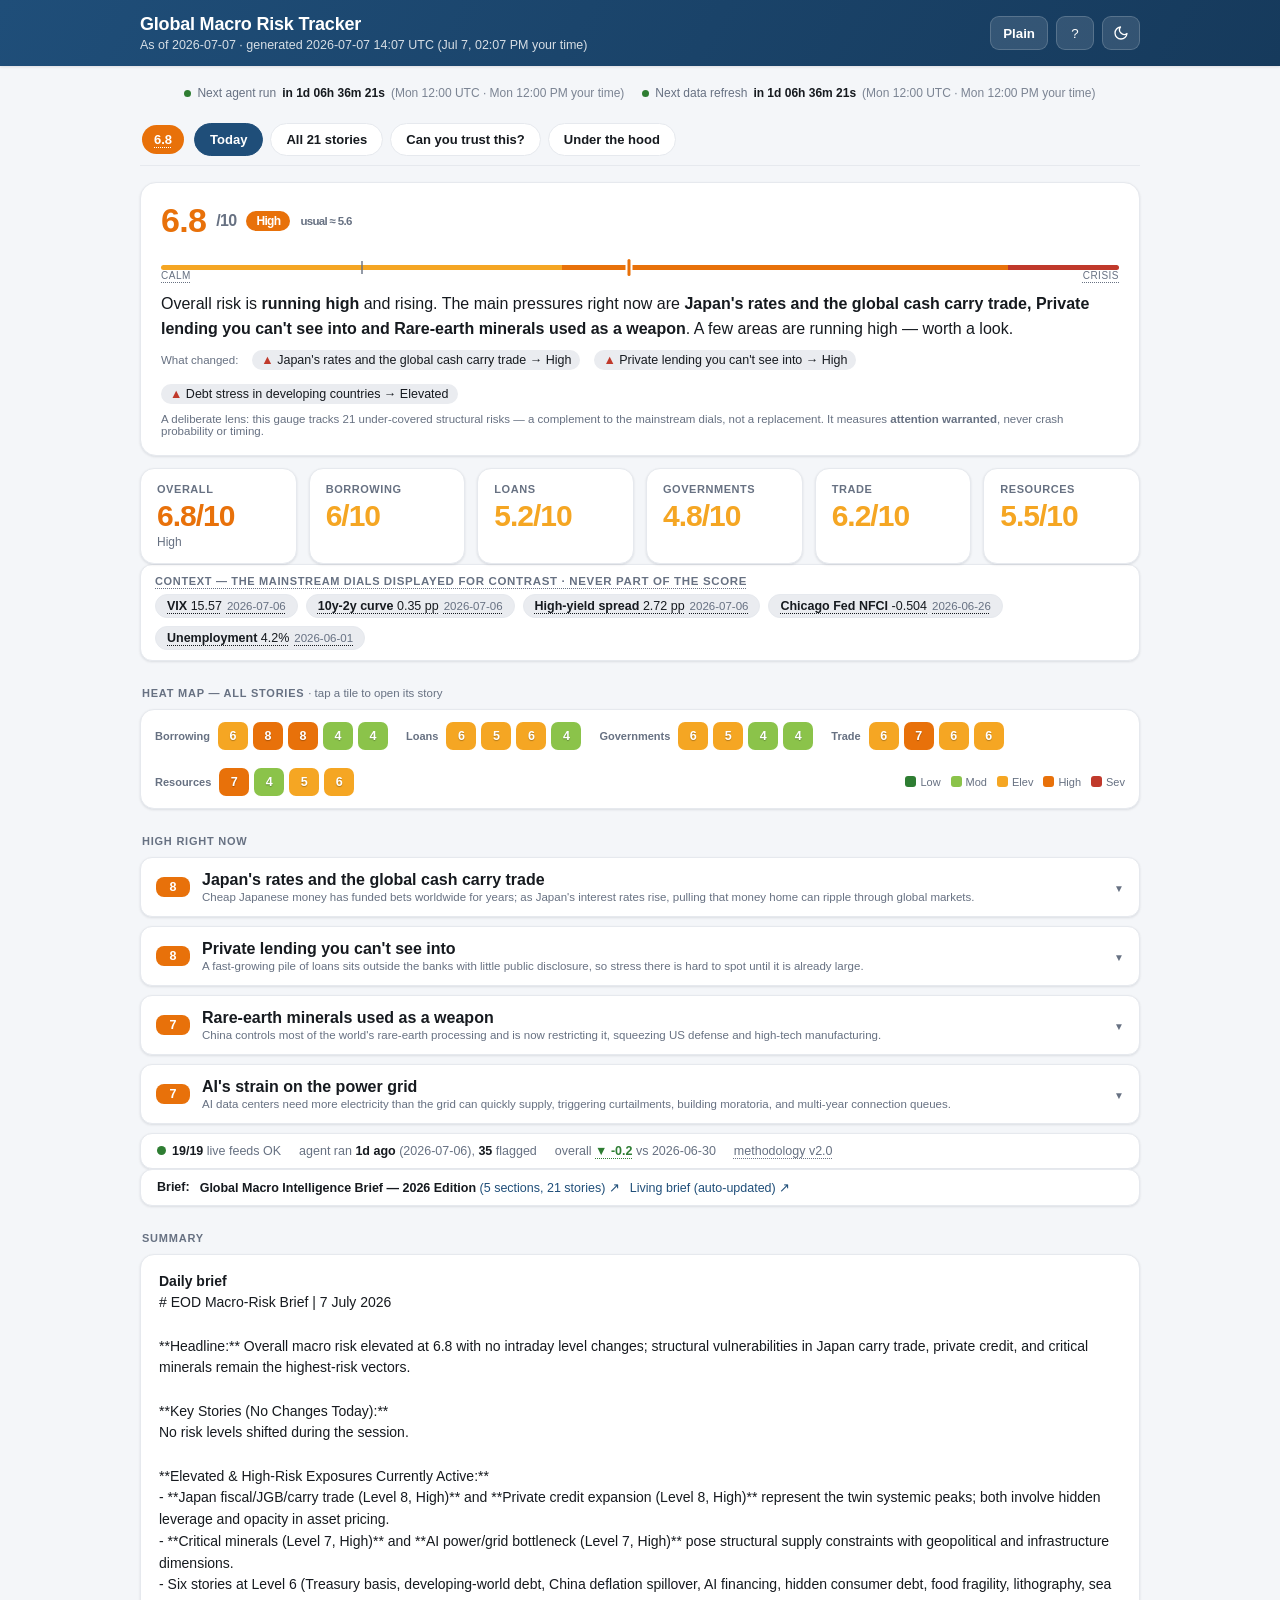
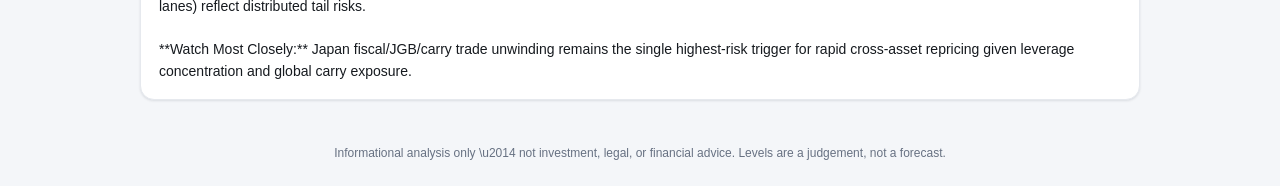
==== commit e2623708: "Add files via upload" ====
--- a/dashboard/index.html
+++ b/dashboard/index.html
@@ -929,7 +929,11 @@
 
 function render(d){
   LAST_D=d;
-  document.getElementById('sub').textContent=`As of ${d.date}  \u00B7  generated ${d.generated_at}`;
+  let genLoc='';
+  try{ const m=(d.generated_at||'').match(/(\d{4})-(\d{2})-(\d{2})[ T](\d{2}):(\d{2})/);
+    if(m){ const dt=new Date(Date.UTC(+m[1],+m[2]-1,+m[3],+m[4],+m[5]));
+      genLoc=' ('+dt.toLocaleString(undefined,{month:'short',day:'numeric',hour:'2-digit',minute:'2-digit'})+' your time)'; } }catch(e){}
+  document.getElementById('sub').textContent=`As of ${d.date}  \u00B7  generated ${d.generated_at}${genLoc}`;
   const a=d.aggregates;
   const sets=d.sets||{};
   const psets=(MODE==='plain'&&d.plain&&d.plain.sets)||null;
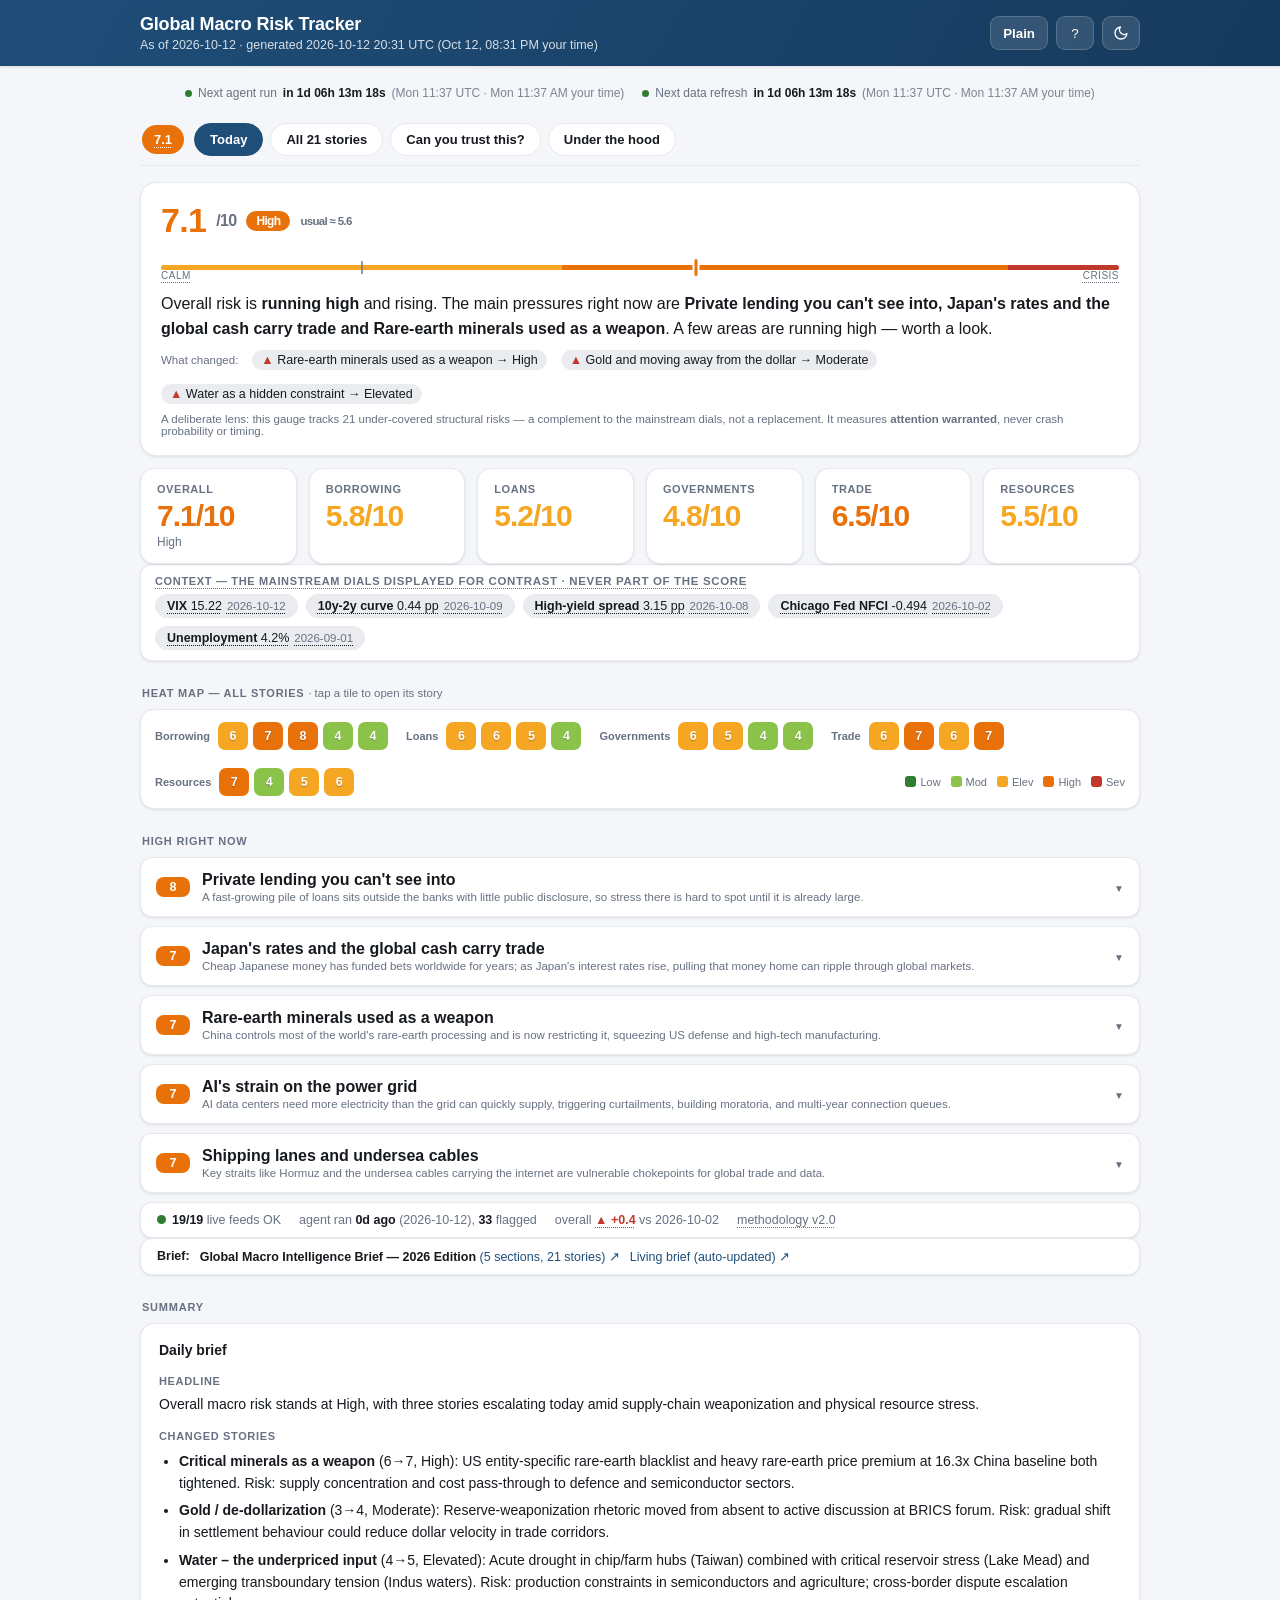
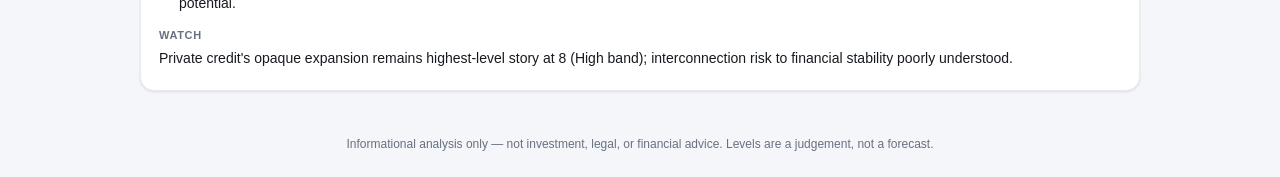
==== commit b3c9f3f0: "Add files via upload" ====
--- a/dashboard/index.html
+++ b/dashboard/index.html
@@ -5,6 +5,7 @@
 <meta name="viewport" content="width=device-width, initial-scale=1"/>
 <meta name="theme-color" content="#1F4E79"/>
 <title>Global Macro Risk Tracker</title>
+<link rel="icon" href="data:image/svg+xml,%3Csvg xmlns=%27http://www.w3.org/2000/svg%27 viewBox=%270 0 32 32%27%3E%3Crect width=%2732%27 height=%2732%27 rx=%277%27 fill=%27%231F3A5F%27/%3E%3Cpath d=%27M6 22a10 10 0 0 1 20 0%27 fill=%27none%27 stroke=%27%23F5A623%27 stroke-width=%273.2%27 stroke-linecap=%27round%27/%3E%3Cpath d=%27M16 22l5-7%27 stroke=%27%23fff%27 stroke-width=%272.6%27 stroke-linecap=%27round%27/%3E%3C/svg%3E">
 <style>
   :root{
     --bg:#f4f6f9; --card:#ffffff; --line:#e6e9ee; --text:#161a1f; --muted:#677182;
@@ -87,7 +88,7 @@
   .aend{ position:absolute; top:16px; font-size:10px; color:var(--muted); text-transform:uppercase; letter-spacing:.05em; }
   .aend.l{ left:0; } .aend.r{ right:0; }
   .plainq{ font-size:14px; font-weight:600; color:var(--text); margin:18px 2px 6px; display:flex; gap:7px; align-items:baseline; }
-  .plainq::before{ content:"\\203A"; color:var(--accent); font-weight:800; }
+  .plainq::before{ content:"\203A"; color:var(--accent); font-weight:800; }
   .sgist{ font-size:13.5px; line-height:1.5; color:var(--muted); margin:2px 0 10px; max-width:64ch; }
   .ctx{ background:var(--card); border:1px solid var(--line); border-radius:12px; padding:10px 14px; margin:0 0 12px; box-shadow:var(--shadow); }
   .ctxhead{ font-size:11px; text-transform:uppercase; letter-spacing:.06em; font-weight:700; color:var(--muted); margin-bottom:7px; cursor:default; }
@@ -130,6 +131,15 @@
   /* narrative + panels */
   .narr{ background:var(--card); border:1px solid var(--line); border-radius:14px; padding:16px 18px; box-shadow:var(--shadow);
          white-space:pre-wrap; line-height:1.55; font-size:14px; }
+  #review td:nth-child(1), #review th:nth-child(1){ min-width:170px; }
+  #review td:nth-child(2), #review td:nth-child(3), #review td:nth-child(4),
+  #review th:nth-child(2), #review th:nth-child(3), #review th:nth-child(4){ white-space:nowrap; overflow-wrap:normal; }
+  #review td:nth-child(5){ min-width:300px; }
+  .narr.brief{ white-space:normal; }
+  .narr.brief .bh{ font-size:11px; font-weight:700; letter-spacing:.06em; text-transform:uppercase; color:var(--muted); margin:12px 0 4px; }
+  .narr.brief p{ margin:4px 0; }
+  .narr.brief ul{ margin:4px 0; padding-left:20px; }
+  .narr.brief li{ margin:6px 0; }
   .panel{ background:var(--card); border:1px solid var(--line); border-radius:14px; box-shadow:var(--shadow); overflow:hidden; }
   .phead{ padding:14px 18px; cursor:pointer; display:flex; justify-content:space-between; gap:10px; flex-wrap:wrap; align-items:center; }
   .phead:hover{ background:rgba(127,127,127,.05); }
@@ -232,7 +242,7 @@
   <div class="hwrap">
     <div>
       <h1>Global Macro Risk Tracker</h1>
-      <div class="sub" id="sub">loading\u2026</div>
+      <div class="sub" id="sub">loading…</div>
     </div>
     <div style="display:flex;gap:8px">
       <button id="modeBtn" class="tbtn" style="width:auto;padding:0 12px;font-weight:600" title="Reading level" onclick="toggleMode()">Plain</button>
@@ -242,7 +252,7 @@
   </div>
 </header>
 <div class="wrap">
-  <div id="sched" class="sched" title="Scheduled times are UTC; GitHub Actions may run a few minutes late."></div>
+  <div id="sched" class="sched" title="Scheduled times are UTC. GitHub Actions often starts scheduled runs late - recently by several hours."></div>
   <div id="app">
     <div class="sk" style="height:92px;margin-bottom:12px"></div>
     <div class="sk" style="height:64px;margin-bottom:12px"></div>
@@ -315,7 +325,7 @@
         <div class="k">Data health</div><div>How many live feeds updated vs fell back to baseline, when the AI agent last ran, and the overall trend &mdash; a trust check at a glance.</div>
         <div class="k">Scout</div><div>Watches credible feeds for developments the tracker doesn't already capture and <b>proposes</b> additions (re-rate existing / coverage gap / new risk) with a materiality rating. It only proposes &mdash; a human approves.</div>
         <div class="k">Agent review</div><div>The AI rating agent's worklist. Each row separates the <b>FACT</b> (the load-bearing measured datum + primary source) from the rule-applied rating, so the meter is driven by facts, not vibes. Where authoritative sources disagree, the conflict is shown as <b>Dissent</b> and annotated rather than silently resolved. Confidence/applied/held/overridden and reasoning + sources are shown; low-confidence calls are flagged, not applied. Readings outside an indicator's plausible range are caught, marked <b>auto-corrected</b>, and held at the last trusted value.</div>
-        <div class="k">Consistency checks</div><div>Deterministic whole-picture cross-checks that run after scoring. They flag ratings the rest of the board contradicts \u2014 e.g. a chokepoint rated "closed" while crude oil stays benign, or a positive China PPI when the story tracks deflation. These are review flags, not auto-corrections.</div>
+        <div class="k">Consistency checks</div><div>Deterministic whole-picture cross-checks that run after scoring. They flag ratings the rest of the board contradicts — e.g. a chokepoint rated "closed" while crude oil stays benign, or a positive China PPI when the story tracks deflation. These are review flags, not auto-corrections.</div>
         <div class="k">Validation</div><div>Two honest tests. <b>Calibration</b> replays documented stress episodes (2008/2020/2022/2023) through the live engine and shows whether the overall rises and separates from a calm baseline (market indicators only, so a lower bound). <b>Dynamic range</b> shows the overall now spans ~4.7-9.0: it reaches High/Severe only under broad, correlated stress. <b>Sensitivity</b> ranks which indicators most move their story/set/overall, i.e. where a wrong fact matters most.</div>
         <div class="k">Backtest</div><div>Replays real 2020 &amp; 2022 market data through the engine to show it responds sensibly to stress. Only the market indicators vary (judgement ones are held at baseline), so it validates mechanics, not predictions.</div>
         <div class="k">Background</div><div>An expandable plain-language summary of each story, with a link to the full written brief (PDF).</div>
@@ -330,7 +340,7 @@
     </div>
   </div>
 </div>
-<footer>Informational analysis only \u2014 not investment, legal, or financial advice. Levels are a judgement, not a forecast.</footer>
+<footer>Informational analysis only — not investment, legal, or financial advice. Levels are a judgement, not a forecast.</footer>
 <script>
 const moonIcon='<svg width="16" height="16" viewBox="0 0 24 24" fill="none" stroke="currentColor" stroke-width="2" stroke-linecap="round" stroke-linejoin="round"><path d="M21 12.79A9 9 0 1 1 11.21 3 7 7 0 0 0 21 12.79z"/></svg>';
 const sunIcon='<svg width="16" height="16" viewBox="0 0 24 24" fill="none" stroke="currentColor" stroke-width="2" stroke-linecap="round" stroke-linejoin="round"><circle cx="12" cy="12" r="4"/><path d="M12 2v2M12 20v2M4.9 4.9l1.4 1.4M17.7 17.7l1.4 1.4M2 12h2M20 12h2M4.9 19.1l1.4-1.4M17.7 6.3l1.4-1.4"/></svg>';
@@ -387,6 +397,10 @@
   document.querySelectorAll('.navbtn').forEach(b=>b.classList.toggle('active',b.id==='nav-'+ACTIVE_VIEW));
   if(!init){ try{window.scrollTo({top:0});}catch(e){} }
 }
+window.addEventListener('hashchange',function(){
+  const h=(location.hash||'').replace('#','');
+  if(LAYOUT==='tabs' && VIEWS.some(v=>v[0]===h) && h!==ACTIVE_VIEW) applyView(h);
+});
 function scrollSec(id){
   const el=document.getElementById('sec-'+id);
   if(el&&el.scrollIntoView) el.scrollIntoView({behavior:'smooth'});
@@ -412,11 +426,12 @@
   if(el.scrollIntoView) setTimeout(()=>el.scrollIntoView({behavior:'smooth',block:'start'}), LAYOUT==='tabs'?30:80);
 }
 
-// ---- next-run countdown (mirrors .github/workflows/daily.yml crons, all UTC) ----
+// ---- next-run countdown (mirrors the cron in .github/workflows/daily.yml, all UTC) ----
 const SCHEDULE = {
-  agent: { dows:[1],          hour:12, min:0, label:"agent run" },   // Monday 12:00 UTC
-  data:  { dows:[1,2,3,4,5],  hour:12, min:0, label:"data refresh" } // weekdays 12:00 UTC
+  agent: { dows:[1],          hour:11, min:37, label:"agent run" },   // Monday 11:37 UTC
+  data:  { dows:[1,2,3,4,5],  hour:11, min:37, label:"data refresh" } // weekdays 11:37 UTC
 };
+let DATA_DATE=null;   // date of the board on screen, set when latest.json loads
 function nextRun(spec){
   const now=new Date();
   for(let i=0;i<15;i++){
@@ -445,8 +460,11 @@
   return `${dow} ${String(d.getUTCHours()).padStart(2,"0")}:${String(d.getUTCMinutes()).padStart(2,"0")} UTC`; }
 function segHTML(spec){
   const now=new Date(), nx=nextRun(spec), lr=lastRun(spec);
-  const running = lr && (now.getTime()-lr.getTime() < 30*60*1000);  // within ~30 min of a scheduled time
-  if(running) return `<span class="seg"><span class="live soon"></span>${spec.label[0].toUpperCase()+spec.label.slice(1)} <b>running\u2026</b></span>`;
+  // GitHub starts scheduled runs late under load (recently 3-9 h). If today's slot has
+  // passed but the board on screen is still from an earlier day, say "queued" honestly.
+  const slotISO = lr ? lr.toISOString().slice(0,10) : null;
+  const queued = lr && DATA_DATE && DATA_DATE < slotISO && (now.getTime()-lr.getTime() < 14*3600*1000);
+  if(queued) return `<span class="seg htip" data-tip="Scheduled for ${utcOf(lr)}. GitHub often starts scheduled runs hours late; the page updates as soon as it finishes."><span class="live soon"></span>${spec.label[0].toUpperCase()+spec.label.slice(1)} <b>queued at GitHub</b> <span style="opacity:.85">(slot ${utcOf(lr)})</span></span>`;
   return `<span class="seg"><span class="live"></span>Next ${spec.label} <b>in ${fmtLeft(nx-now)}</b> `
        + `<span style="opacity:.85">(${utcOf(nx)} \u00B7 ${localOf(nx)} your time)</span></span>`;
 }
@@ -542,7 +560,8 @@
     if(t.crosses_methodology) ot=`overall vs ${t.since} <span class="htip" data-tip="Scoring methodology changed between then (v${t.ref_version}) and now (v${t.version}), so this delta mixes regimes and is not comparable. Story-level history is unaffected.">\u26A0 methodology changed (v${t.ref_version}\u2192v${t.version})</span>`;
   }
   const mv=d.method_version?`<span class="htip" data-tip="Scoring methodology version. Every saved history row is stamped with it so trends and backtests never silently mix scoring regimes.">methodology v${d.method_version}</span>`:'';
-  return `<div class="health"><span><span class="dot" style="background:${dot}"></span>${feeds}</span><span>${agent}</span>${ot?`<span>${ot}</span>`:''}${mv?`<span>${mv}</span>`:''}</div>`;
+  const lerr=h.ledger_ok===false?`<span class="htip" style="color:#C0392B;font-weight:700" data-tip="${String(h.ledger_error||'').replace(/"/g,'&quot;')}">\u26A0 track record not updated this run</span>`:'';
+  return `<div class="health"><span><span class="dot" style="background:${dot}"></span>${feeds}</span>${lerr}<span>${agent}</span>${ot?`<span>${ot}</span>`:''}${mv?`<span>${mv}</span>`:''}</div>`;
 }
 function consistencyPanel(d){
   const c=d.consistency;
@@ -575,6 +594,8 @@
   const src=(i.sources||[]).map(u=>`<a href="${u}" target="_blank" rel="noopener">src</a>`).join(' ');
   const rangeTag=i.out_of_range?`<span class="pill" style="background:#C0392B;color:#fff;margin-right:4px">out of range</span>`:'';
   const vinTag=i.vintage==='rejected'?`<span class="pill" style="background:#E8710A;color:#fff;margin-right:4px" title="the new read was based on OLDER source data than the prior applied value; the newer vintage was kept">older data rejected</span>`:'';
+  const staleTag=i.stale_guard==='held'?`<span class="pill" style="background:#E8710A;color:#fff;margin-right:4px" title="the rating tried to rise on evidence older than 90 days; the prior value was kept until a human confirms">old-evidence upgrade held</span>`:'';
+  const whyLine=(i.why&&i.why.length&&i.tier!=='ok')?`<div style="margin-bottom:3px;color:var(--muted);font-size:11px">Flagged: ${i.why.join(' \u00B7 ')}</div>`:'';
   const parseTag=i.parse==='repaired'?`<span class="pill" style="background:#F5A623;color:#fff;margin-right:4px" title="the agent's JSON was malformed; the score was recovered but the fact text may be partial">fact recovered</span>`:'';
   let xc='';
   if(i.crosscheck&&i.crosscheck.by){ const c=i.crosscheck;
@@ -591,7 +612,7 @@
   return `<tr><td>${i.label}<div style="color:var(--muted);font-size:11px">${i.story}${i.domain?` \u00B7 <span style="color:var(--accent)">${i.domain} desk</span>`:''}</div></td>
     <td>${fmt(i.value)}</td>
     <td><span class="pill" style="background:${confColor(i.confidence)};text-transform:capitalize">${i.confidence||'-'}</span></td>
-    <td>${statusOf(i)}</td><td>${rangeTag}${vinTag}${parseTag}${citeTag(i)}${xc}${factLine}${i.rationale||''} ${src}${dissent}</td></tr>`;
+    <td>${statusOf(i)}</td><td>${whyLine}${rangeTag}${vinTag}${staleTag}${parseTag}${citeTag(i)}${xc}${factLine}${i.rationale||''} ${src}${dissent}</td></tr>`;
 }).join(''); }
 function reviewPanel(d){
   const r=d.agent_review;
@@ -607,7 +628,7 @@
   const gen=r.generated? new Date(r.generated).toLocaleString():'n/a';
   const actT=act.length?`<div class="tscroll"><table>${head}<tbody>${reviewRows(act)}</tbody></table></div>`
     :`<div class="asof" style="padding:6px 0;color:#2E7D32">\u2713 Nothing needs a decision \u2014 no holds, disagreements, or failed reads this run.</div>`;
-  const glanceT=glance.length?`<details style="margin-top:10px"${act.length?'':' open'}><summary class="asof"><b>${glance.length}</b> changed or annotated \u2014 informational, applied normally</summary>
+  const glanceT=glance.length?`<details style="margin-top:10px"${act.length?'':' open'}><summary class="asof"><b>${glance.length}</b> changed or thinly sourced \u2014 applied normally, worth a glance</summary>
       <div class="tscroll"><table style="margin-top:8px">${head}<tbody>${reviewRows(glance)}</tbody></table></div></details>`:'';
   let xcLine='';
   if(r.crosscheck){ const c=r.crosscheck;
@@ -629,6 +650,26 @@
       <details style="margin-top:12px"><summary class="asof">Show all ${r.items.length} agent-rated indicators</summary>
         <div class="tscroll"><table style="margin-top:8px">${head}<tbody>${reviewRows(r.items)}</tbody></table></div></details>
       <div class="asof" style="margin-top:10px">Override any rating: edit <code>manual_input.csv</code> and commit. Full log: <code>data/agent_assessments.json</code>.</div></div></div>`;
+}
+
+// The daily brief arrives as light markdown from the narrative writer. Render it
+// safely: escape everything first, then allow only **bold**, headings and bullets.
+function briefHTML(md){
+  const esc=t=>String(t).replace(/&/g,'&amp;').replace(/</g,'&lt;').replace(/>/g,'&gt;');
+  const inline=t=>esc(t).replace(/\*\*(.+?)\*\*/g,'<strong>$1</strong>');
+  let out='', list=false;
+  for(const raw of String(md).split(/\r?\n/)){
+    const ln=raw.trim();
+    const bullet=ln.match(/^(?:[\u2022*\-]|\d+[.)])\s+(.*)$/);
+    if(bullet){ if(!list){ out+='<ul>'; list=true; } out+=`<li>${inline(bullet[1])}</li>`; continue; }
+    if(list){ out+='</ul>'; list=false; }
+    if(!ln) continue;
+    const h=ln.match(/^(?:#{1,4}\s*)?\*\*([^*]+)\*\*:?$/)||ln.match(/^#{1,4}\s+(.*)$/);
+    if(h){ out+=`<div class="bh">${esc(h[1].replace(/:$/,''))}</div>`; continue; }
+    out+=`<p>${inline(ln)}</p>`;
+  }
+  if(list) out+='</ul>';
+  return out;
 }
 
 let BACKTEST=null;
@@ -657,6 +698,8 @@
       body+=open.map(e=>`<div style="border:1px solid var(--line);border-radius:10px;padding:10px 13px;margin-bottom:8px">
         <b>${e.story}</b> <span class="pill" style="background:#E8710A">High since ${e.opened}</span>
         <span class="asof">\u00B7 day ${days(e.opened,e.last_seen)} \u00B7 peak ${e.peak_level}/10${e.peak_date&&e.peak_date!==e.opened?' on '+e.peak_date:''}</span>
+        ${e.cooling?`<span class="pill htip" style="background:#8a8f98" data-tip="Below High now. The episode closes only after ${e.cooling.of} runs in a row below High, so a brief dip is not counted as an outcome.">cooling \u00B7 ${e.cooling.runs_below} of ${e.cooling.of} runs below High</span>`:''}
+        ${(e.grade_history||[]).map(g=>`<div class="asof" style="margin-top:4px">\u21BA An earlier \u201c${g.grade}\u201d grade was withdrawn on ${g.withdrawn}: ${g.reason||''}</div>`).join('')}
         ${e.drivers_at_open&&e.drivers_at_open.length?`<div class="asof" style="margin-top:4px">Drivers at entry: ${e.drivers_at_open.join(' \u00B7 ')}</div>`:''}</div>`).join('');
     }
     if(closed.length){
@@ -664,9 +707,9 @@
       body+=closed.map(e=>{
         const g=e.grade
           ?`<span class="pill htip" style="background:${gb(e.grade)}" data-tip="${gtip[e.grade]||''}">${e.grade}</span>${e.grade_note?`<span class="asof"> \u2014 ${e.grade_note}</span>`:''}`
-          :`<span class="pill htip" style="background:#8a8f98" data-tip="Closed but not yet judged. Grade it with: python src/ledger.py --grade ${e.id} materialized|contained|faded">awaiting grade</span>`;
+          :`<span class="pill htip" style="background:#8a8f98" data-tip="Closed but not yet judged. Owner: GitHub \u2192 Actions \u2192 daily-risk-tracker \u2192 Run workflow, paste this episode ID, pick a grade, add a one-line note.">awaiting grade</span> <code class="epid" style="font-size:11px;user-select:all">${e.id}</code>`;
         return `<div style="border:1px solid var(--line);border-radius:10px;padding:10px 13px;margin-bottom:8px">
-          <b>${e.story}</b> <span class="asof">High ${e.opened} \u2192 ${e.closed} (${days(e.opened,e.closed)} days, peak ${e.peak_level}/10)</span><div style="margin-top:4px">${g}</div></div>`;}).join('');
+          <b>${e.story}</b> <span class="asof">High ${e.opened} \u2192 ${e.last_seen} (${days(e.opened,e.last_seen)} days, peak ${e.peak_level}/10) \u00B7 closed ${e.closed}</span><div style="margin-top:4px">${g}</div></div>`;}).join('');
     }
   }
   const right = eps.length
@@ -676,7 +719,7 @@
       <span><strong>Track record</strong> <span class="asof">every High call, and what happened next</span></span>
       <span class="asof">${right}<span class="chev"></span></span></div>
     <div class="pbody">
-      <div class="asof" style="margin:2px 0 8px">Episodes open and close <b>automatically</b> from the scored levels \u2014 the machine cannot edit or forget a call. Outcome grades are <b>human judgments</b>, added only after an episode closes. The honest caveat: this record only starts accumulating from ${led&&led.episodes&&led.episodes.length?'its first entry below':'today'}, so it proves nothing yet \u2014 that is the point of starting it now.</div>
+      <div class="asof" style="margin:2px 0 8px">Episodes open and close <b>automatically</b> from the scored levels \u2014 the machine cannot edit or forget a call. ${led&&led.close_rule?led.close_rule+' ':''}Outcome grades are <b>human judgments</b>, added only after an episode closes. The honest caveat: this record only starts accumulating from ${led&&led.episodes&&led.episodes.length?'its first entry below':'today'}, so it proves nothing yet \u2014 that is the point of starting it now.</div>
       ${body}</div></div>`;
 }
 function miniSpark(id){
@@ -863,7 +906,12 @@
 // Fed from payload.context, which main.py keeps entirely outside the scoring values.
 function contextStrip(d){
   const c=d.context; if(!c||!c.items||!c.items.some(i=>i.value!=null)) return '';
-  const pills=c.items.filter(i=>i.value!=null).map(i=>{
+  // Same series scored on the board (e.g. VIX)? Show the fresher reading so the page
+  // never shows two different numbers for the same dial.
+  const scored={}; for(const st of d.stories||[]) for(const ind of st.indicators||[]) scored[ind.id]=ind;
+  const items=c.items.map(i=>{ const b=scored[i.id];
+    return (b&&b.value!=null&&b.as_of&&(!i.as_of||String(b.as_of)>String(i.as_of)))?{...i,value:b.value,as_of:b.as_of}:i; });
+  const pills=items.filter(i=>i.value!=null).map(i=>{
     const val=`${i.value}${i.unit==='pp'?' pp':(i.unit||'')}`;
     const body=`<b>${i.label}</b> ${val}<span class="asof" style="margin-left:5px">${i.as_of||''}</span>`;
     return `<span class="ctxpill htip" data-tip="${(i.note||'').replace(/"/g,'&quot;')}">${i.url?`<a href="${i.url}" target="_blank" rel="noopener" style="color:inherit;text-decoration:none">${body}</a>`:body}</span>`;
@@ -969,7 +1017,7 @@
     <a href="briefs/Global_Macro_Intelligence_Brief_2026.pdf" target="_blank" rel="noopener"><b>Global Macro Intelligence Brief \u2014 2026 Edition</b> (5 sections, 21 stories) \u2197</a>
     <a href="briefs/living_brief.html" target="_blank" rel="noopener">Living brief (auto-updated) \u2197</a></div>`;
   T+=`<div class="section-label">Summary</div>`;
-  T+=`<div class="narr"><strong>Daily brief</strong>\n${d.narrative||''}</div>`;
+  T+=`<div class="narr brief"><strong>Daily brief</strong>${briefHTML(d.narrative||'')}</div>`;
   const INS = plainQ('scout')+scoutPanel()+plainQ('review')+reviewPanel(d);
   const TRUST = plainQ('consistency')+consistencyPanel(d)+plainQ('backtest')+backtestPanel()
     +plainQ('validation')+validationPanel()+plainQ('ledger')+ledgerPanel();
@@ -1048,7 +1096,7 @@
   fetch('./scout_queue.json?_='+Date.now()).then(r=>r.ok?r.json():null).catch(()=>null),
   fetch('./indicator_history.json?_='+Date.now()).then(r=>r.ok?r.json():null).catch(()=>null),
   fetch('./ledger.json?_='+Date.now()).then(r=>r.ok?r.json():null).catch(()=>null)
-]).then(([d,bt,va,sc,ih,lg])=>{ BACKTEST=bt; VALIDATION=va; SCOUT=sc; IHIST=ih; LEDGER=lg; render(d); })
+]).then(([d,bt,va,sc,ih,lg])=>{ BACKTEST=bt; VALIDATION=va; SCOUT=sc; IHIST=ih; LEDGER=lg; DATA_DATE=d.date||null; render(d); tickSchedule(); })
   .catch(e=>{ document.getElementById('app').innerHTML=
     `<div class="err"><strong>Could not load data.</strong><br>${e.message}<br><br>
      Run <code>python src/main.py --offline --no-ai</code>, then open this page via a local server
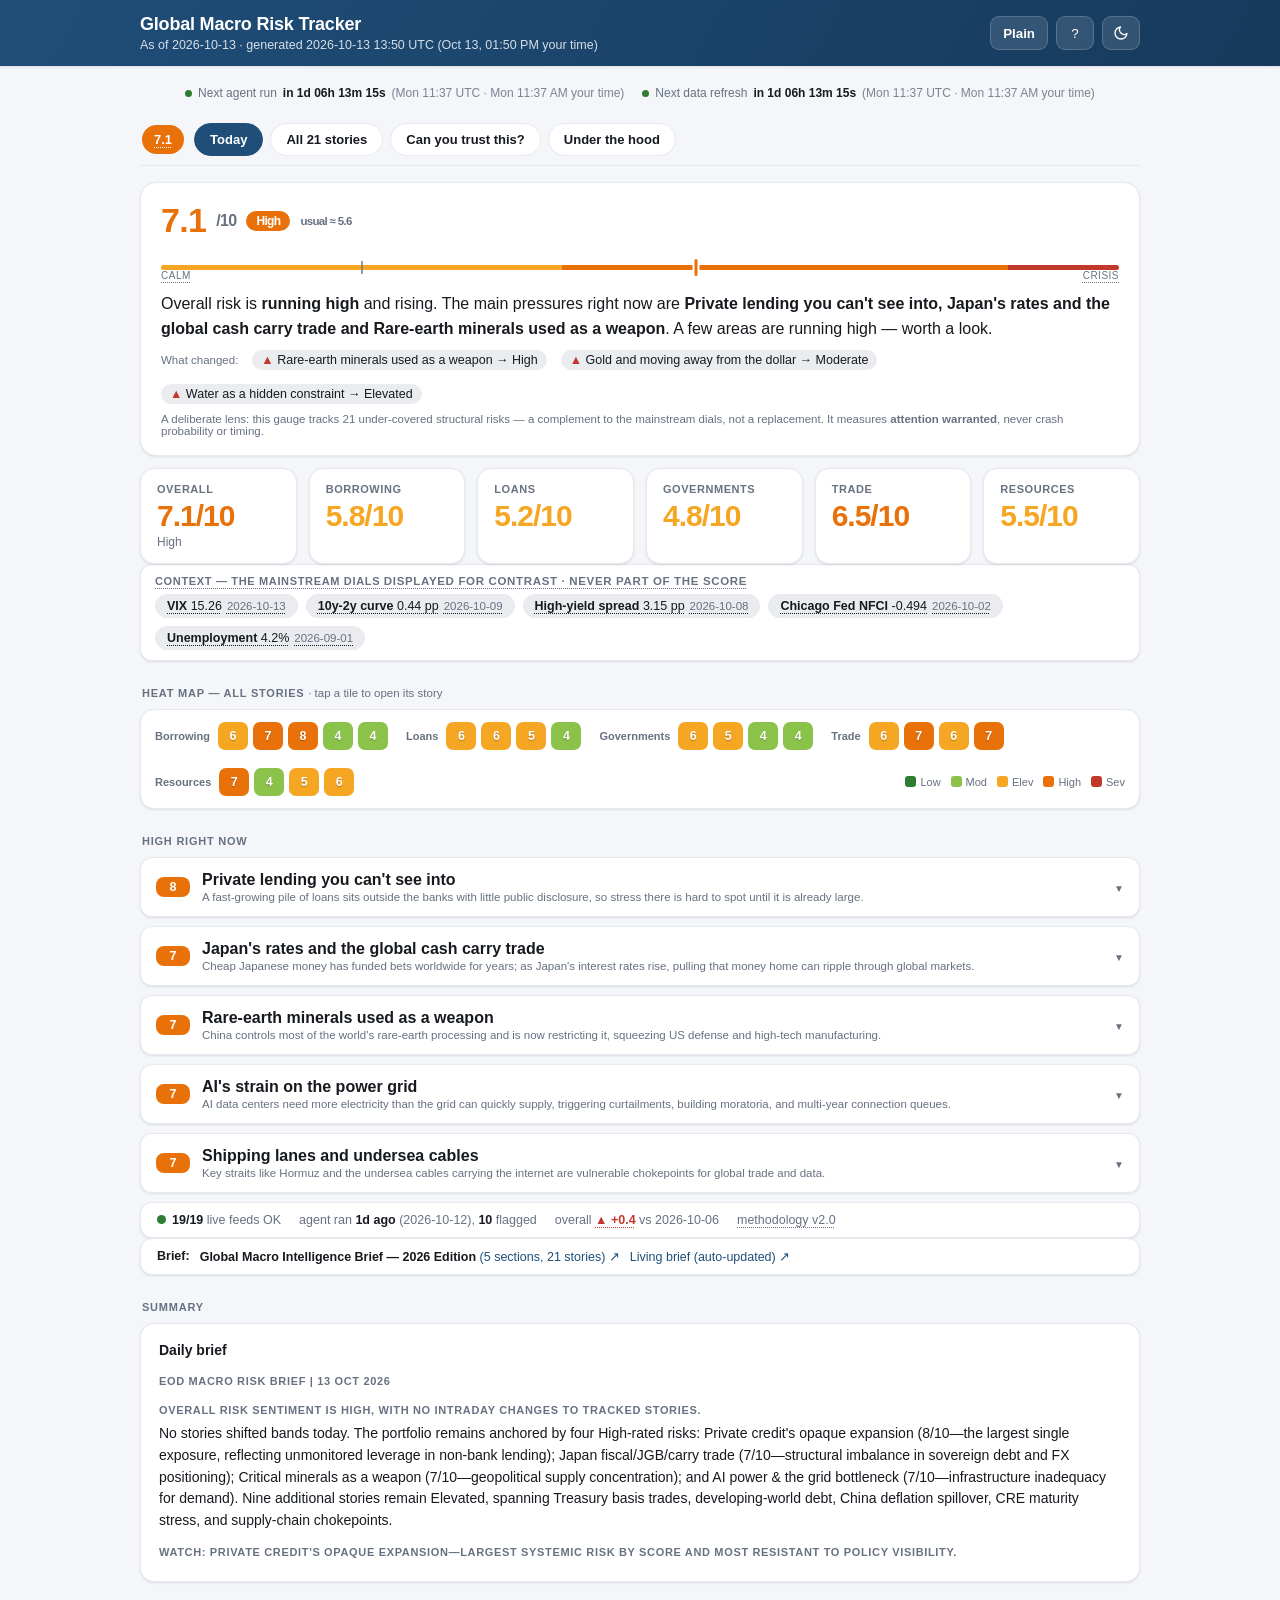
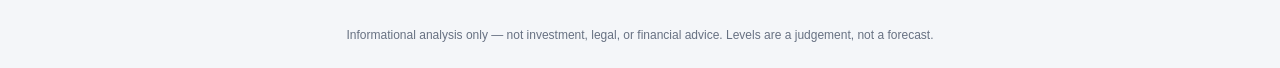
==== commit b6110545: "Add files via upload" ====
--- a/dashboard/index.html
+++ b/dashboard/index.html
@@ -679,6 +679,41 @@
 let SCOUT=null;
 let IHIST=null;
 let LEDGER=null;
+const RUBRIC_URL='https://github.com/San-Geo/macro-risk-tracker/blob/main/config/grading.yaml';
+function escT(t){ return String(t==null?'':t).replace(/&/g,'&amp;').replace(/</g,'&lt;').replace(/>/g,'&gt;').replace(/"/g,'&quot;'); }
+function safeUrl(u){ return /^https?:\/\//.test(String(u||''))?escT(u):''; }
+function gradeBlock(e){
+  const W=(LEDGER&&LEDGER.grading&&LEDGER.grading.window_days)||30;
+  const addDays=(d,n)=>{const x=new Date(d+'T00:00:00Z'); x.setUTCDate(x.getUTCDate()+n); return x.toISOString().slice(0,10);};
+  const today=new Date().toISOString().slice(0,10);
+  const gb=g=>({materialized:'#C0392B',contained:'#E8710A',faded:'#2E7D32'}[g]||'#8a8f98');
+  const gtip={materialized:'The specific outcome this story warns about happened inside the evaluation window.',
+    contained:'Real, measurable stress showed up but was absorbed before it became the outcome the story warns about.',
+    faded:'The pressure receded without measurable stress beyond what was already priced in.'};
+  const id=`<code class="epid" style="font-size:11px;user-select:all">${escT(e.id)}</code>`;
+  const ag=e.auto_grade||{};
+  if(e.grade){
+    const t=e.grade==='materialized'&&e.grade_timing
+      ?` <span class="pill htip" style="background:#5b6170" data-tip="${e.grade_timing==='concurrent'?'The outcome was already under way when the episode opened - a correct call, not an early one.':'The outcome began after the episode opened - the tracker was at High first.'}">${e.grade_timing==='concurrent'?'already under way':'called ahead'}</span>`:'';
+    let who='';
+    if(e.grade_source==='auto'&&ag.check){
+      const met=((ag.primary&&ag.primary.tests)||[]).filter(x=>x.met);
+      const ev=met.map(x=>{const u=safeUrl(x.source); return u?`<a href="${u}" target="_blank" rel="noopener" class="htip" data-tip="${escT(x.evidence)}">${escT(x.id)}</a>`:escT(x.id);}).join(' ');
+      who=`<div class="asof" style="margin-top:3px">Auto-graded under rubric v${escT(e.rubric_version||ag.rubric_version||'')} \u00B7 confirmed by an ${ag.independent?'independent':'second'} read (${escT(ag.check.by)})${ev?` \u00B7 tests met: ${ev}`:''}</div>`;
+    }else{
+      who=`<div class="asof" style="margin-top:3px">Graded by the owner${e.graded_on?' on '+escT(e.graded_on):''}</div>`;
+    }
+    return `<span class="pill htip" style="background:${gb(e.grade)}" data-tip="${gtip[e.grade]||''}">${e.grade}</span>${t}${e.grade_note?`<span class="asof"> \u2014 ${escT(e.grade_note)}</span>`:''}${who}`;
+  }
+  if(ag.status==='needs_owner'){
+    const r=x=>x?`${escT(x.by)}: <b>${escT(x.grade)}</b> (${escT(x.confidence)})`:'';
+    return `<span class="pill htip" style="background:#8a8f98" data-tip="The two agents did not agree, or one was unsure, so nothing was applied automatically. The owner grades it via grades.csv or the Actions form.">owner decides</span> <span class="asof">${escT(ag.reason||'')} \u2014 ${r(ag.primary)} \u00B7 ${r(ag.check)}</span> ${id}`;
+  }
+  if(ag.status==='error') return `<span class="pill" style="background:#8a8f98">awaiting grade</span> <span class="asof">automatic grading failed (${escT(ag.error||'')}); retried at the next weekly agent run</span> ${id}`;
+  const due=addDays(e.closed,W);
+  if(today<due) return `<span class="pill htip" style="background:var(--track);color:var(--text)" data-tip="We keep watching for ${W} days after an episode closes - a risk that hits two weeks after the score cooled still counts.">watching</span> <span class="asof">follow-through window open until ${due}; graded automatically after that</span> ${id}`;
+  return `<span class="pill" style="background:#8a8f98">awaiting grade</span> <span class="asof">due \u2014 graded at the next weekly agent run</span> ${id}`;
+}
 function ledgerPanel(){
   const led=LEDGER; const eps=(led&&led.episodes)||[];
   const days=(a,b)=>Math.max(1,Math.round((new Date(b)-new Date(a))/864e5)+1);
@@ -691,7 +726,7 @@
     faded:'the pressure receded without a materialized event'};
   let body='';
   if(!eps.length){
-    body=`<div class="asof" style="padding:6px 0">No story has entered High since the record began. When one does, an episode opens here automatically and is graded by a human after it closes.</div>`;
+    body=`<div class="asof" style="padding:6px 0">No story has entered High since the record began. When one does, an episode opens here automatically and is graded against the published rubric after it closes.</div>`;
   }else{
     if(open.length){
       body+=`<div class="asof" style="margin:6px 0 4px"><b>Open now</b> \u2014 stories currently at High; the clock is running:</div>`;
@@ -703,13 +738,11 @@
         ${e.drivers_at_open&&e.drivers_at_open.length?`<div class="asof" style="margin-top:4px">Drivers at entry: ${e.drivers_at_open.join(' \u00B7 ')}</div>`:''}</div>`).join('');
     }
     if(closed.length){
-      body+=`<div class="asof" style="margin:10px 0 4px"><b>Closed episodes</b> \u2014 what the tracker called, and what a human judged afterwards:</div>`;
+      body+=`<div class="asof" style="margin:10px 0 4px"><b>Closed episodes</b> \u2014 what the tracker called, and what happened next:</div>`;
       body+=closed.map(e=>{
-        const g=e.grade
-          ?`<span class="pill htip" style="background:${gb(e.grade)}" data-tip="${gtip[e.grade]||''}">${e.grade}</span>${e.grade_note?`<span class="asof"> \u2014 ${e.grade_note}</span>`:''}`
-          :`<span class="pill htip" style="background:#8a8f98" data-tip="Closed but not yet judged. Owner: GitHub \u2192 Actions \u2192 daily-risk-tracker \u2192 Run workflow, paste this episode ID, pick a grade, add a one-line note.">awaiting grade</span> <code class="epid" style="font-size:11px;user-select:all">${e.id}</code>`;
+        const brief=e.brief_crossing?` <span class="pill htip" style="background:var(--track);color:var(--muted)" data-tip="A week or less at High, opened by a signal that flipped straight back. Kept in the record, but best read as the story hovering at the line rather than a distinct call.">brief crossing</span>`:'';
         return `<div style="border:1px solid var(--line);border-radius:10px;padding:10px 13px;margin-bottom:8px">
-          <b>${e.story}</b> <span class="asof">High ${e.opened} \u2192 ${e.last_seen} (${days(e.opened,e.last_seen)} days, peak ${e.peak_level}/10) \u00B7 closed ${e.closed}</span><div style="margin-top:4px">${g}</div></div>`;}).join('');
+          <b>${e.story}</b> <span class="asof">High ${e.opened} \u2192 ${e.last_seen} (${days(e.opened,e.last_seen)} days, peak ${e.peak_level}/10) \u00B7 closed ${e.closed}</span>${brief}<div style="margin-top:4px">${gradeBlock(e)}</div></div>`;}).join('');
     }
   }
   const right = eps.length
@@ -719,7 +752,7 @@
       <span><strong>Track record</strong> <span class="asof">every High call, and what happened next</span></span>
       <span class="asof">${right}<span class="chev"></span></span></div>
     <div class="pbody">
-      <div class="asof" style="margin:2px 0 8px">Episodes open and close <b>automatically</b> from the scored levels \u2014 the machine cannot edit or forget a call. ${led&&led.close_rule?led.close_rule+' ':''}Outcome grades are <b>human judgments</b>, added only after an episode closes. The honest caveat: this record only starts accumulating from ${led&&led.episodes&&led.episodes.length?'its first entry below':'today'}, so it proves nothing yet \u2014 that is the point of starting it now.</div>
+      <div class="asof" style="margin:2px 0 8px">Episodes open and close <b>automatically</b> from the scored levels \u2014 the machine cannot edit or forget a call. ${led&&led.close_rule?led.close_rule+' ':''}Outcomes are graded against a <a href="${RUBRIC_URL}" target="_blank" rel="noopener">published rubric</a>: two independent AI agents check each story's concrete tests, code turns their findings into the grade, and it is applied only when both agree \u2014 otherwise the owner decides. Owner grades always take precedence. The honest caveat: this record only starts accumulating from ${led&&led.episodes&&led.episodes.length?'its first entry below':'today'}, so it proves nothing yet \u2014 that is the point of starting it now.</div>
       ${body}</div></div>`;
 }
 function miniSpark(id){
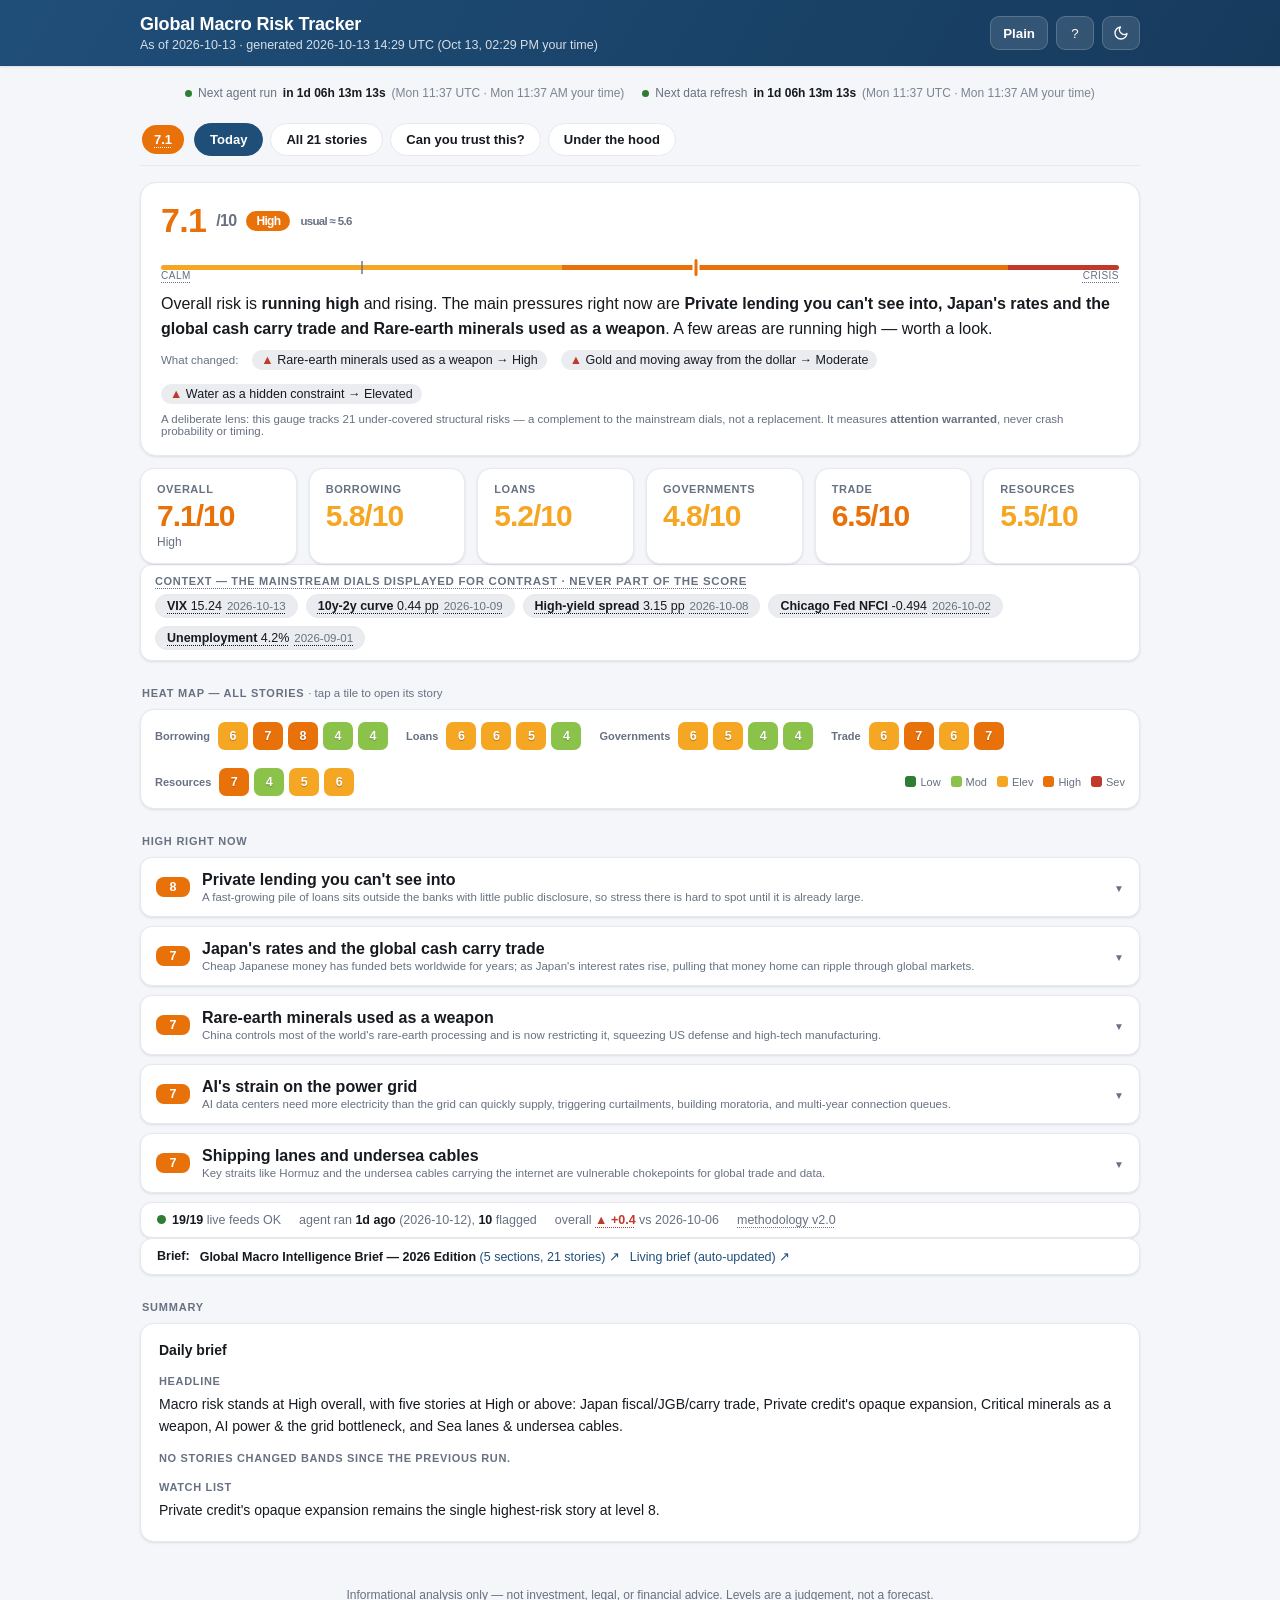
==== commit 77936f63: "Add files via upload" ====
--- a/dashboard/index.html
+++ b/dashboard/index.html
@@ -595,6 +595,9 @@
   const rangeTag=i.out_of_range?`<span class="pill" style="background:#C0392B;color:#fff;margin-right:4px">out of range</span>`:'';
   const vinTag=i.vintage==='rejected'?`<span class="pill" style="background:#E8710A;color:#fff;margin-right:4px" title="the new read was based on OLDER source data than the prior applied value; the newer vintage was kept">older data rejected</span>`:'';
   const staleTag=i.stale_guard==='held'?`<span class="pill" style="background:#E8710A;color:#fff;margin-right:4px" title="the rating tried to rise on evidence older than 90 days; the prior value was kept until a human confirms">old-evidence upgrade held</span>`:'';
+  const revTag=i.reversal_guard==='held'?`<span class="pill" style="background:#5b6170;color:#fff;margin-right:4px" title="this read would undo last week's change; it is held until a second consecutive read confirms it">reversal awaiting confirmation</span>`
+    :i.reversal_guard==='confirmed'?`<span class="pill" style="background:var(--track);color:var(--text);margin-right:4px" title="a reversal confirmed by two consecutive weekly reads">reversal confirmed</span>`:'';
+  const chgLine=i.change_reason?`<div style="margin-bottom:3px;font-size:11px"><span style="font-weight:700;color:var(--accent)">CHANGE:</span> ${String(i.change_reason).replace(/</g,'&lt;')}</div>`:'';
   const whyLine=(i.why&&i.why.length&&i.tier!=='ok')?`<div style="margin-bottom:3px;color:var(--muted);font-size:11px">Flagged: ${i.why.join(' \u00B7 ')}</div>`:'';
   const parseTag=i.parse==='repaired'?`<span class="pill" style="background:#F5A623;color:#fff;margin-right:4px" title="the agent's JSON was malformed; the score was recovered but the fact text may be partial">fact recovered</span>`:'';
   let xc='';
@@ -612,7 +615,7 @@
   return `<tr><td>${i.label}<div style="color:var(--muted);font-size:11px">${i.story}${i.domain?` \u00B7 <span style="color:var(--accent)">${i.domain} desk</span>`:''}</div></td>
     <td>${fmt(i.value)}</td>
     <td><span class="pill" style="background:${confColor(i.confidence)};text-transform:capitalize">${i.confidence||'-'}</span></td>
-    <td>${statusOf(i)}</td><td>${whyLine}${rangeTag}${vinTag}${staleTag}${parseTag}${citeTag(i)}${xc}${factLine}${i.rationale||''} ${src}${dissent}</td></tr>`;
+    <td>${statusOf(i)}</td><td>${whyLine}${rangeTag}${vinTag}${staleTag}${revTag}${parseTag}${citeTag(i)}${xc}${chgLine}${factLine}${i.rationale||''} ${src}${dissent}</td></tr>`;
 }).join(''); }
 function reviewPanel(d){
   const r=d.agent_review;
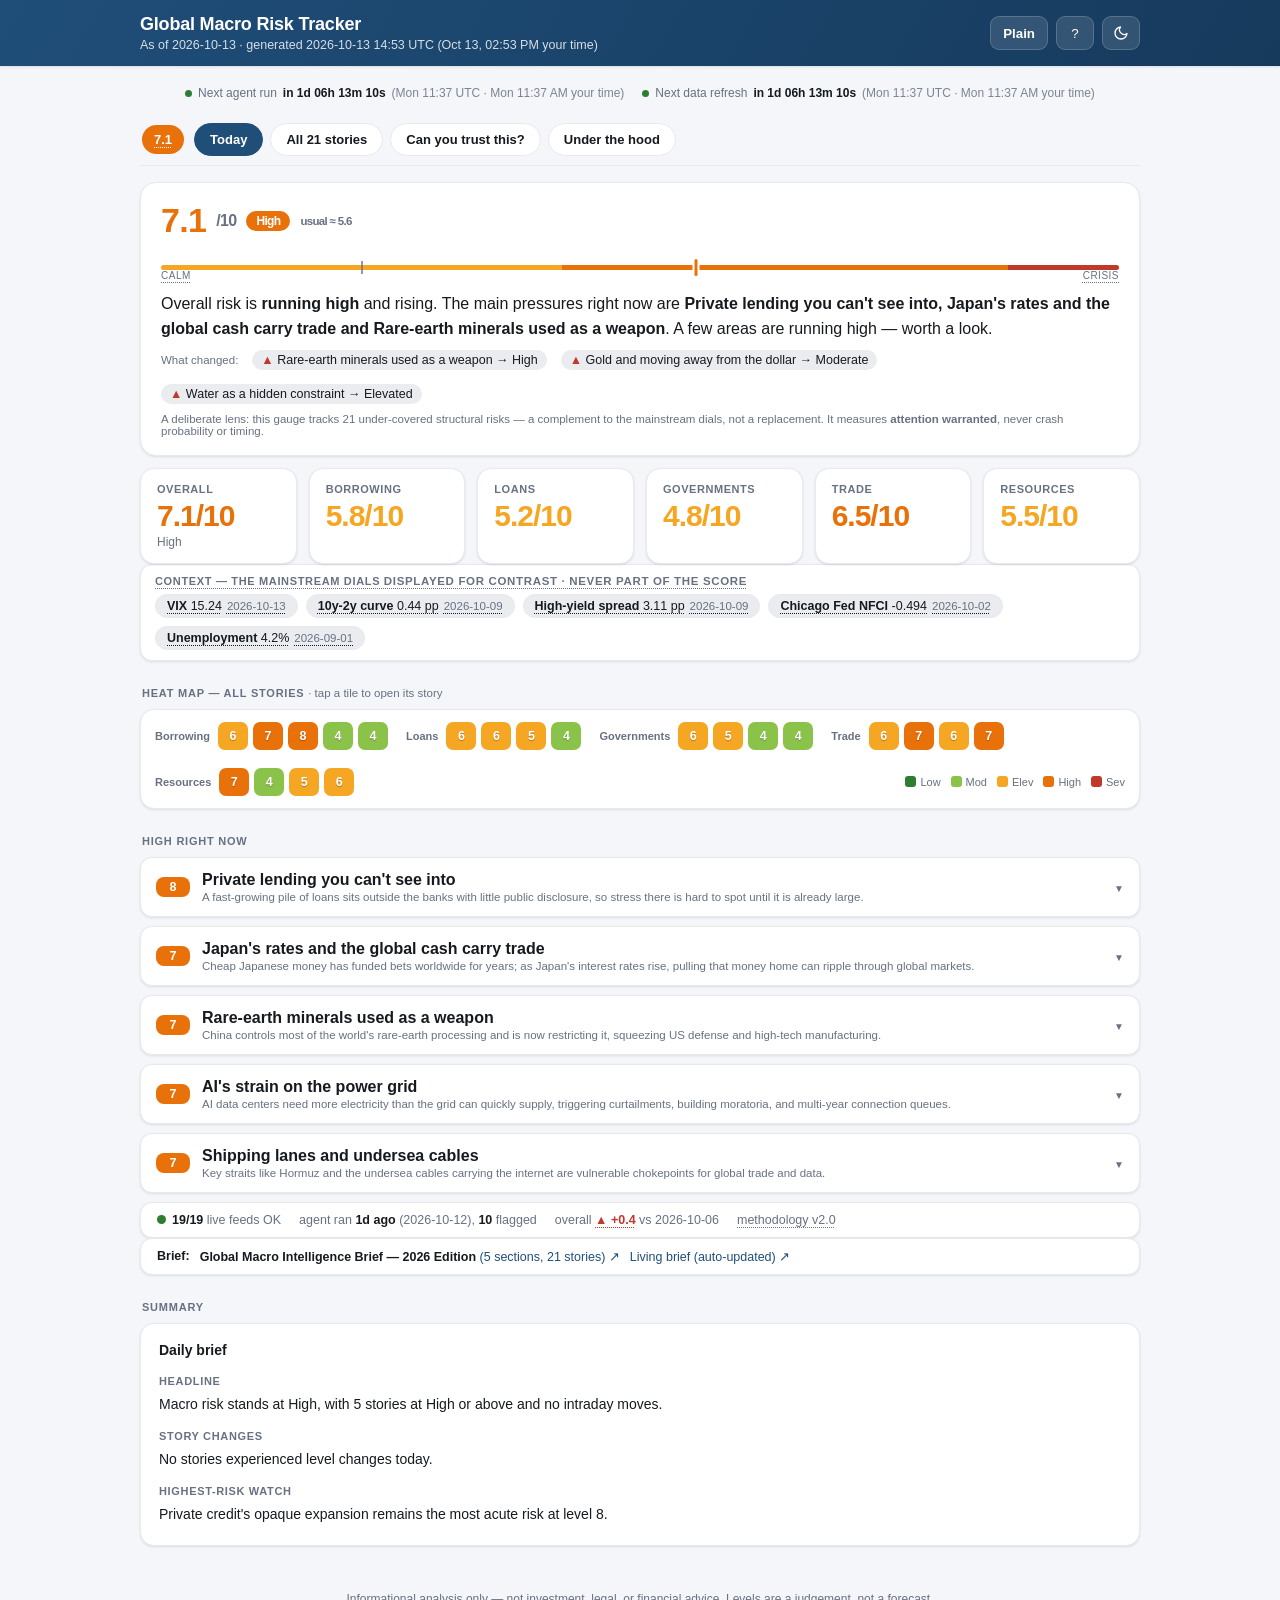
==== commit 1c25951f: "Add files via upload" ====
--- a/dashboard/index.html
+++ b/dashboard/index.html
@@ -70,6 +70,15 @@
   /* Keep every long token (hashes, URLs, ids, driver strings) inside its box. */
   .pbody, .narr, .story, .gist, .hgrid div, td, .asof, .sgist, .gisttxt { overflow-wrap:anywhere; }
   .panel, .pbody { min-width:0; }
+  /* Tables: words break only at spaces - never letter by letter ("BAN/D", "CADEN/CE").
+     A genuinely long token can still wrap, and wide tables scroll sideways in .tscroll. */
+  td, th, td .asof, td.asof { overflow-wrap:break-word; word-break:normal; }
+  th{ white-space:nowrap; }
+  .itbl td:first-child{ min-width:190px; }
+  .itbl td:nth-child(2){ white-space:nowrap; }
+  .itbl td:nth-child(3), .itbl td:nth-child(4), .itbl td:nth-child(5), .itbl td:nth-child(7){ white-space:nowrap; width:1%; }
+  .itbl td:nth-child(6){ min-width:96px; }
+  .setpill{ white-space:nowrap; }
   .phead{ flex-wrap:wrap; row-gap:2px; }
   code{ background:rgba(127,127,127,.12); padding:1px 5px; border-radius:4px; font-size:12px;
         white-space:pre-wrap; word-break:break-all; }
@@ -178,7 +187,8 @@
   .swipehint{ display:none; font-size:11px; color:var(--muted); margin:10px 2px -6px; }
   @media (max-width:640px){
     .swipehint{ display:block; }
-    .sacbody table{ min-width:430px; }
+    .sacbody table{ min-width:540px; }
+    .itbl td:first-child{ min-width:150px; }
     .sacbody th:nth-child(5), .sacbody td:nth-child(5){ display:none; } /* Cadence column: age lives in As-of */
   }
   table{ border-collapse:collapse; width:100%; font-size:12.5px; min-width:520px; }
@@ -559,9 +569,10 @@
     ot=`overall ${trendBadge(t)} vs ${t.since}`;
     if(t.crosses_methodology) ot=`overall vs ${t.since} <span class="htip" data-tip="Scoring methodology changed between then (v${t.ref_version}) and now (v${t.version}), so this delta mixes regimes and is not comparable. Story-level history is unaffected.">\u26A0 methodology changed (v${t.ref_version}\u2192v${t.version})</span>`;
   }
+  const pw=h.portwatch?`<span class="htip" data-tip="IMF PortWatch measured ship counts for the Hormuz and Red Sea chokepoints - used to set those ratings by rule.">PortWatch <b>${h.portwatch.ok}/${h.portwatch.total}</b> straits measured${h.portwatch.as_of?` (data to ${h.portwatch.as_of})`:''}</span>`:'';
   const mv=d.method_version?`<span class="htip" data-tip="Scoring methodology version. Every saved history row is stamped with it so trends and backtests never silently mix scoring regimes.">methodology v${d.method_version}</span>`:'';
   const lerr=h.ledger_ok===false?`<span class="htip" style="color:#C0392B;font-weight:700" data-tip="${String(h.ledger_error||'').replace(/"/g,'&quot;')}">\u26A0 track record not updated this run</span>`:'';
-  return `<div class="health"><span><span class="dot" style="background:${dot}"></span>${feeds}</span>${lerr}<span>${agent}</span>${ot?`<span>${ot}</span>`:''}${mv?`<span>${mv}</span>`:''}</div>`;
+  return `<div class="health"><span><span class="dot" style="background:${dot}"></span>${feeds}</span>${lerr}<span>${agent}</span>${pw}${ot?`<span>${ot}</span>`:''}${mv?`<span>${mv}</span>`:''}</div>`;
 }
 function consistencyPanel(d){
   const c=d.consistency;
@@ -674,6 +685,9 @@
   if(list) out+='</ul>';
   return out;
 }
+
+// keep dates whole ("2026-09-30" never splits at its hyphens); text around them still wraps
+function keepDates(t){ return String(t).replace(/&/g,'&amp;').replace(/</g,'&lt;').replace(/\d{4}-(?:\d{2}-\d{2}|\d{2}|Q[1-4](?:-end)?)/g,m=>`<span style="white-space:nowrap">${m}</span>`); }
 
 let BACKTEST=null;
 let VALIDATION=null;
@@ -1083,21 +1097,22 @@
         <div style="font-size:12.5px;line-height:1.55;margin:6px 0 2px">${s.summary||''}</div></details>`;
     }
     html+=`<div class="swipehint">table scrolls sideways for all columns \u2192</div>`;
-    html+=`<div class="tscroll"><table><thead><tr><th>Indicator</th><th>Value</th>`+
+    html+=`<div class="tscroll"><table class="itbl"><thead><tr><th>Indicator</th><th>Value</th>`+
       `<th class="tip" tabindex="0" data-tip="Each indicator is bucketed: 0 = benign, 1 = watch, 2 = stress.">Band</th>`+
       `<th class="tip" tabindex="0" data-tip="How much this indicator is currently pushing the story's level up or down vs its normal baseline (0 = at baseline).">&Delta;</th>`+
       `<th class="tip" tabindex="0" data-tip="daily = refreshed from a live feed each run; event = updated when something happens (AI-rated or human-set).">Cadence</th>`+
       `<th>As of</th>`+
-      `<th class="tip r" tabindex="0" data-tip="Where the value comes from: FRED / Market / MOF / DefiLlama = live official or aggregator feed, Agent = AI-rated against a rubric, Baseline = analyst's starting value.">Source</th>`+
+      `<th class="tip r" tabindex="0" data-tip="Where the value comes from: FRED / Market / MOF / DefiLlama = live official or aggregator feed, PortWatch = measured ship counts from the IMF, Agent = AI-rated against a rubric, Baseline = analyst's starting value.">Source</th>`+
       `</tr></thead><tbody>`;
     for(const ind of s.indicators){
       const bc=ind.band===null?'#999':bandColor(ind.band<=0?1:ind.band===1?5:9);
       const srcCell=ind.source_url?`<a href="${ind.source_url}" target="_blank" rel="noopener">${ind.provenance||'src'}</a>`:(ind.provenance||ind.source);
       const ageWarn=ind.stale_for_cadence?`<span class="htip" style="color:#E8710A;font-weight:700;cursor:default" data-tip="This data is ${Math.round(ind.age_days/30)||1} month(s) old for a ${ind.cadence} indicator \u2014 the underlying source hasn't published (or the agent hasn't found) anything fresher. The value may lag reality."> \u23F3</span>`:'';
-      html+=`<tr class="${ind.stale?'stale':''}"><td>${ind.label}</td><td>${fmt(ind.value)}${miniSpark(ind.id)}</td>
+      const mNote=ind.measured_note?`<div class="asof htip" style="margin-top:3px" data-tip="Set by rule from the IMF's measured ship counts (7-day average vs the same month's normal): below 25% of normal = closed, 25-80% = contested. AIS-based, so ships running dark are not counted; updated weekly.">Measured: ${ind.measured_note}</div>`:'';
+      html+=`<tr class="${ind.stale?'stale':''}"><td>${ind.label}${mNote}</td><td>${fmt(ind.value)}${miniSpark(ind.id)}</td>
         <td><span class="pill" style="background:${bc}">${ind.band===null?'-':ind.band}</span></td>
         <td>${ind.delta>0?'+':''}${ind.delta||0}</td><td>${ind.cadence}</td>
-        <td class="asof">${ind.as_of||'\u2014'}${ageWarn}</td>
+        <td class="asof">${ind.as_of?keepDates(ind.as_of):'\u2014'}${ageWarn}</td>
         <td style="color:var(--muted)">${srcCell}${ind.stale?' <span class="prov">baseline</span>':''}</td></tr>`;
     }
     html+=`</tbody></table></div>${escalationBox(d,s)}</div></div>`;
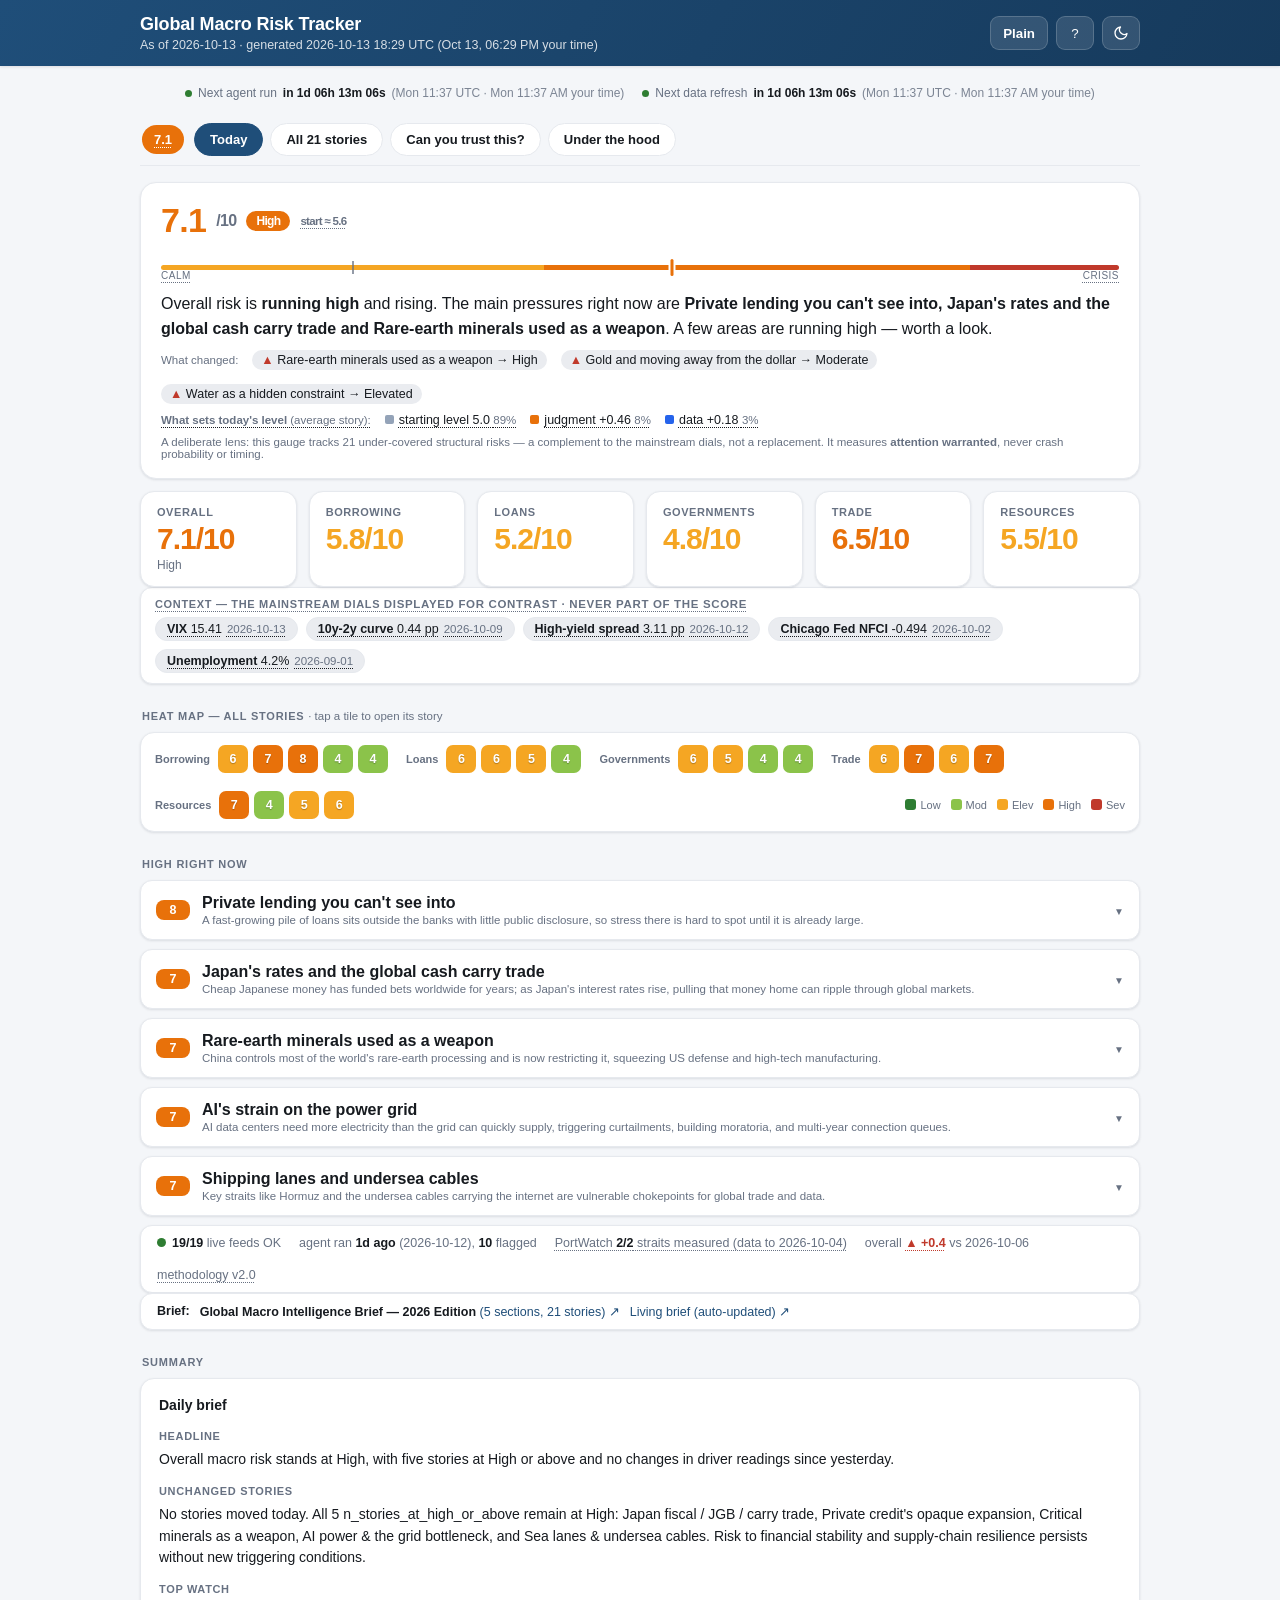
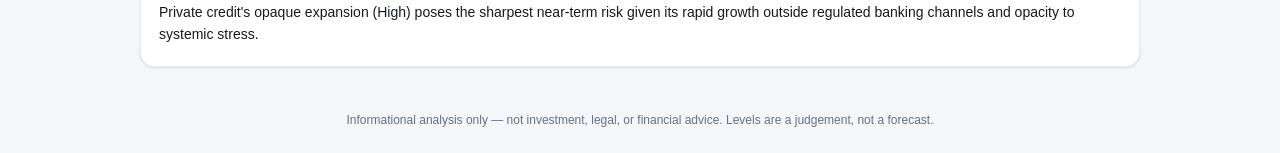
==== commit 4fc6cc60: "Add files via upload" ====
--- a/dashboard/index.html
+++ b/dashboard/index.html
@@ -144,6 +144,8 @@
   #review td:nth-child(2), #review td:nth-child(3), #review td:nth-child(4),
   #review th:nth-child(2), #review th:nth-child(3), #review th:nth-child(4){ white-space:nowrap; overflow-wrap:normal; }
   #review td:nth-child(5){ min-width:300px; }
+  .split{ display:flex; flex-wrap:wrap; gap:6px 14px; align-items:center; margin-top:9px; font-size:12.5px; }
+  .spl{ white-space:nowrap; } .spl i{ display:inline-block; width:9px; height:9px; border-radius:2px; margin-right:5px; vertical-align:0; }
   .narr.brief{ white-space:normal; }
   .narr.brief .bh{ font-size:11px; font-weight:700; letter-spacing:.06em; text-transform:uppercase; color:var(--muted); margin:12px 0 4px; }
   .narr.brief p{ margin:4px 0; }
@@ -335,6 +337,7 @@
         <div class="k">Data health</div><div>How many live feeds updated vs fell back to baseline, when the AI agent last ran, and the overall trend &mdash; a trust check at a glance.</div>
         <div class="k">Scout</div><div>Watches credible feeds for developments the tracker doesn't already capture and <b>proposes</b> additions (re-rate existing / coverage gap / new risk) with a materiality rating. It only proposes &mdash; a human approves.</div>
         <div class="k">Agent review</div><div>The AI rating agent's worklist. Each row separates the <b>FACT</b> (the load-bearing measured datum + primary source) from the rule-applied rating, so the meter is driven by facts, not vibes. Where authoritative sources disagree, the conflict is shown as <b>Dissent</b> and annotated rather than silently resolved. Confidence/applied/held/overridden and reasoning + sources are shown; low-confidence calls are flagged, not applied. Readings outside an indicator's plausible range are caught, marked <b>auto-corrected</b>, and held at the last trusted value.</div>
+        <div class="k">What sets a level</div><div>Each story's score = its June 2026 starting level + small nudges from its indicators. The headline shows how much comes from each part: the starting level, <b>judgment</b> (ratings by the AI agent or the owner) and <b>data</b> (market feeds and measured ship counts). The backtest can only replay the data part, so a High reading that rests on judgment has not been tested against past crises. Scores are kept unrounded for every calculation and rounded half up only for display (methodology 3.0).</div>
         <div class="k">Consistency checks</div><div>Deterministic whole-picture cross-checks that run after scoring. They flag ratings the rest of the board contradicts — e.g. a chokepoint rated "closed" while crude oil stays benign, or a positive China PPI when the story tracks deflation. These are review flags, not auto-corrections.</div>
         <div class="k">Validation</div><div>Two honest tests. <b>Calibration</b> replays documented stress episodes (2008/2020/2022/2023) through the live engine and shows whether the overall rises and separates from a calm baseline (market indicators only, so a lower bound). <b>Dynamic range</b> shows the overall now spans ~4.7-9.0: it reaches High/Severe only under broad, correlated stress. <b>Sensitivity</b> ranks which indicators most move their story/set/overall, i.e. where a wrong fact matters most.</div>
         <div class="k">Backtest</div><div>Replays real 2020 &amp; 2022 market data through the engine to show it responds sensibly to stress. Only the market indicators vary (judgement ones are held at baseline), so it validates mechanics, not predictions.</div>
@@ -569,10 +572,11 @@
     ot=`overall ${trendBadge(t)} vs ${t.since}`;
     if(t.crosses_methodology) ot=`overall vs ${t.since} <span class="htip" data-tip="Scoring methodology changed between then (v${t.ref_version}) and now (v${t.version}), so this delta mixes regimes and is not comparable. Story-level history is unaffected.">\u26A0 methodology changed (v${t.ref_version}\u2192v${t.version})</span>`;
   }
+  const fg=((h.carried||[]).length||(h.held||[]).length)?`<span class="htip" style="color:#E8710A;font-weight:700" data-tip="Carried = feed failed, last good value used. Held = a value outside its plausible range or an implausible jump, kept back until the next run confirms it.">\u26A0 ${(h.carried||[]).length} carried \u00B7 ${(h.held||[]).length} held</span>`:'';
   const pw=h.portwatch?`<span class="htip" data-tip="IMF PortWatch measured ship counts for the Hormuz and Red Sea chokepoints - used to set those ratings by rule.">PortWatch <b>${h.portwatch.ok}/${h.portwatch.total}</b> straits measured${h.portwatch.as_of?` (data to ${h.portwatch.as_of})`:''}</span>`:'';
   const mv=d.method_version?`<span class="htip" data-tip="Scoring methodology version. Every saved history row is stamped with it so trends and backtests never silently mix scoring regimes.">methodology v${d.method_version}</span>`:'';
   const lerr=h.ledger_ok===false?`<span class="htip" style="color:#C0392B;font-weight:700" data-tip="${String(h.ledger_error||'').replace(/"/g,'&quot;')}">\u26A0 track record not updated this run</span>`:'';
-  return `<div class="health"><span><span class="dot" style="background:${dot}"></span>${feeds}</span>${lerr}<span>${agent}</span>${pw}${ot?`<span>${ot}</span>`:''}${mv?`<span>${mv}</span>`:''}</div>`;
+  return `<div class="health"><span><span class="dot" style="background:${dot}"></span>${feeds}</span>${lerr}<span>${agent}</span>${fg}${pw}${ot?`<span>${ot}</span>`:''}${mv?`<span>${mv}</span>`:''}</div>`;
 }
 function consistencyPanel(d){
   const c=d.consistency;
@@ -606,6 +610,7 @@
   const rangeTag=i.out_of_range?`<span class="pill" style="background:#C0392B;color:#fff;margin-right:4px">out of range</span>`:'';
   const vinTag=i.vintage==='rejected'?`<span class="pill" style="background:#E8710A;color:#fff;margin-right:4px" title="the new read was based on OLDER source data than the prior applied value; the newer vintage was kept">older data rejected</span>`:'';
   const staleTag=i.stale_guard==='held'?`<span class="pill" style="background:#E8710A;color:#fff;margin-right:4px" title="the rating tried to rise on evidence older than 90 days; the prior value was kept until a human confirms">old-evidence upgrade held</span>`:'';
+  const evTag=i.evidence?`<span class="pill htip" style="background:${i.evidence==='A'?'#2E7D32':i.evidence==='B'?'#F5A623':'#C0392B'};margin-right:4px" data-tip="Evidence grade by rule (not the model's own confidence): ${(i.evidence_why||[]).join(', ')||'no supporting signals'}. A = 3-4 of: authoritative source, recent evidence, number verified at source, second read agreed.">evidence ${i.evidence}</span>`:'';
   const revTag=i.reversal_guard==='held'?`<span class="pill" style="background:#5b6170;color:#fff;margin-right:4px" title="this read would undo last week's change; it is held until a second consecutive read confirms it">reversal awaiting confirmation</span>`
     :i.reversal_guard==='confirmed'?`<span class="pill" style="background:var(--track);color:var(--text);margin-right:4px" title="a reversal confirmed by two consecutive weekly reads">reversal confirmed</span>`:'';
   const chgLine=i.change_reason?`<div style="margin-bottom:3px;font-size:11px"><span style="font-weight:700;color:var(--accent)">CHANGE:</span> ${String(i.change_reason).replace(/</g,'&lt;')}</div>`:'';
@@ -626,7 +631,7 @@
   return `<tr><td>${i.label}<div style="color:var(--muted);font-size:11px">${i.story}${i.domain?` \u00B7 <span style="color:var(--accent)">${i.domain} desk</span>`:''}</div></td>
     <td>${fmt(i.value)}</td>
     <td><span class="pill" style="background:${confColor(i.confidence)};text-transform:capitalize">${i.confidence||'-'}</span></td>
-    <td>${statusOf(i)}</td><td>${whyLine}${rangeTag}${vinTag}${staleTag}${revTag}${parseTag}${citeTag(i)}${xc}${chgLine}${factLine}${i.rationale||''} ${src}${dissent}</td></tr>`;
+    <td>${statusOf(i)}</td><td>${whyLine}${evTag}${rangeTag}${vinTag}${staleTag}${revTag}${parseTag}${citeTag(i)}${xc}${chgLine}${factLine}${i.rationale||''} ${src}${dissent}</td></tr>`;
 }).join(''); }
 function reviewPanel(d){
   const r=d.agent_review;
@@ -669,7 +674,7 @@
 // The daily brief arrives as light markdown from the narrative writer. Render it
 // safely: escape everything first, then allow only **bold**, headings and bullets.
 function briefHTML(md){
-  const esc=t=>String(t).replace(/&/g,'&amp;').replace(/</g,'&lt;').replace(/>/g,'&gt;');
+  const esc=t=>escT(t);
   const inline=t=>esc(t).replace(/\*\*(.+?)\*\*/g,'<strong>$1</strong>');
   let out='', list=false;
   for(const raw of String(md).split(/\r?\n/)){
@@ -687,7 +692,7 @@
 }
 
 // keep dates whole ("2026-09-30" never splits at its hyphens); text around them still wraps
-function keepDates(t){ return String(t).replace(/&/g,'&amp;').replace(/</g,'&lt;').replace(/\d{4}-(?:\d{2}-\d{2}|\d{2}|Q[1-4](?:-end)?)/g,m=>`<span style="white-space:nowrap">${m}</span>`); }
+function keepDates(t){ return escT(t).replace(/\d{4}-(?:\d{2}-\d{2}|\d{2}|Q[1-4](?:-end)?)/g,m=>`<span style="white-space:nowrap">${m}</span>`); }
 
 let BACKTEST=null;
 let VALIDATION=null;
@@ -697,7 +702,18 @@
 let IHIST=null;
 let LEDGER=null;
 const RUBRIC_URL='https://github.com/San-Geo/macro-risk-tracker/blob/main/config/grading.yaml';
-function escT(t){ return String(t==null?'':t).replace(/&/g,'&amp;').replace(/</g,'&lt;').replace(/>/g,'&gt;').replace(/"/g,'&quot;'); }
+// Idempotent HTML escape: an already-escaped string comes back unchanged, so text that
+// was sanitized on load (deepSafe) can safely pass through these helpers again.
+function escT(t){ return String(t==null?'':t).replace(/&(?![a-zA-Z]{2,8};|#\d{1,6};|#x[0-9a-fA-F]{1,6};)/g,'&amp;').replace(/</g,'&lt;').replace(/>/g,'&gt;').replace(/"/g,'&quot;').replace(/'/g,'&#39;'); }
+// Every string the page loads (agent facts, scout headlines, grades, feed notes...) is
+// escaped HERE, once, before anything renders it - AI-written text can never become HTML
+// or script. Links with a javascript:/data:/vbscript: scheme are blanked.
+function deepSafe(o){
+  if(typeof o==='string') return /^\s*(javascript|data|vbscript):/i.test(o)?'':escT(o);
+  if(Array.isArray(o)) return o.map(deepSafe);
+  if(o&&typeof o==='object'){ const r={}; for(const k of Object.keys(o)) r[k]=deepSafe(o[k]); return r; }
+  return o;
+}
 function safeUrl(u){ return /^https?:\/\//.test(String(u||''))?escT(u):''; }
 function gradeBlock(e){
   const W=(LEDGER&&LEDGER.grading&&LEDGER.grading.window_days)||30;
@@ -762,8 +778,19 @@
           <b>${e.story}</b> <span class="asof">High ${e.opened} \u2192 ${e.last_seen} (${days(e.opened,e.last_seen)} days, peak ${e.peak_level}/10) \u00B7 closed ${e.closed}</span>${brief}<div style="margin-top:4px">${gradeBlock(e)}</div></div>`;}).join('');
     }
   }
+  const misses=(led&&led.misses)||[];
+  if(misses.length){
+    const ms={needs_owner:['#8a8f98','possible miss \u2014 owner reviewing'],confirmed:['#C0392B','confirmed miss'],rejected:['#2E7D32','not a miss']};
+    body+=`<div class="asof" style="margin:12px 0 4px"><b>Misses</b> \u2014 stories <i>below</i> High whose risk materialized anyway (checked monthly against the same rubric; the owner confirms each one):</div>`;
+    body+=misses.slice().reverse().map(m=>{const st=ms[m.status]||ms.needs_owner;
+      const ev=(m.tests||[]).map(t=>{const u=safeUrl(t.source);return u?`<a href="${u}" target="_blank" rel="noopener" class="htip" data-tip="${escT(t.evidence)}">${escT(t.id)}</a>`:escT(t.id);}).join(' ');
+      return `<div style="border:1px solid var(--line);border-radius:10px;padding:10px 13px;margin-bottom:8px">
+        <b>${escT(m.story)}</b> <span class="asof">at ${m.level}/10 \u00B7 window ${escT((m.window||[]).join(' \u2192 '))}</span>
+        <div style="margin-top:4px"><span class="pill" style="background:${st[0]}">${st[1]}</span> <span class="asof">${escT(m.note||'')}${ev?' \u00B7 tests met: '+ev:''}${m.owner_note?' \u00B7 owner: '+escT(m.owner_note):''}</span>
+        ${m.status==='needs_owner'?` <code class="epid" style="font-size:11px;user-select:all">${escT(m.id)}</code>`:''}</div></div>`;}).join('');
+  }
   const right = eps.length
-    ? `${open.length} open \u00B7 ${graded.length}/${closed.length} closed graded`
+    ? `${open.length} open \u00B7 ${graded.length}/${closed.length} closed graded${misses.filter(m=>m.status==='confirmed').length?` \u00B7 ${misses.filter(m=>m.status==='confirmed').length} missed`:''}`
     : 'record begins';
   return `<div class="panel" id="ledger"><div class="phead" onclick="this.parentNode.classList.toggle('open')">
       <span><strong>Track record</strong> <span class="asof">every High call, and what happened next</span></span>
@@ -970,6 +997,28 @@
     <div class="ctxrow">${pills}</div></div>`;
 }
 
+// What actually sets the level: June starting levels vs AI/owner judgment vs measured data.
+function storySplit(s){
+  let data=0, judg=0;
+  for(const i of s.indicators||[]){
+    const measured = i.source!=='manual' || i.provenance==='PortWatch';
+    if(measured) data+=(i.delta||0); else judg+=(i.delta||0);
+  }
+  return {base:s.base_level, data, judg};
+}
+function driverSplit(d){
+  const n=d.stories.length||1; let b=0,j=0,m=0;
+  for(const s of d.stories){ const x=storySplit(s); b+=x.base; j+=x.judg; m+=x.data; }
+  b/=n; j/=n; m/=n;
+  const tot=Math.max(0.01, Math.abs(b)+Math.abs(j)+Math.abs(m)), pc=v=>Math.round(Math.abs(v)/tot*100);
+  const sg=v=>(v>=0?'+':'\u2212')+Math.abs(v).toFixed(2);
+  const bt=(BACKTEST&&BACKTEST.episodes)?Object.entries(BACKTEST.episodes).map(([k,e])=>[k,Math.max(...(e.overall||[0]))]).sort((x,y)=>y[1]-x[1])[0]:null;
+  return `<div class="split htip" data-tip="Each story's level = its June 2026 starting level + nudges from its indicators. 'Judgment' = ratings set by the AI agent or by you; 'data' = market feeds and measured counts. The backtest can only replay the data part${bt?` - on it, ${bt[0]} peaked at ${bt[1]}`:''}, so a High reading driven by judgment has not been tested against past crises.">
+      <span class="asof"><b>What sets today's level</b> (average story):</span>
+      <span class="spl"><i style="background:#94a3b8"></i>starting level ${b.toFixed(1)} <span class="asof">${pc(b)}%</span></span>
+      <span class="spl"><i style="background:#E8710A"></i>judgment ${sg(j)} <span class="asof">${pc(j)}%</span></span>
+      <span class="spl"><i style="background:#2563eb"></i>data ${sg(m)} <span class="asof">${pc(m)}%</span></span></div>`;
+}
 function gistHeader(d){
   const a=d.aggregates, ov=a.overall, bnd=bandName(Math.round(ov)), col=bandColor(Math.round(ov));
   const phrase={Low:'well below its normal range',Moderate:'below normal',Elevated:'a little above normal',
@@ -987,7 +1036,8 @@
   const sev=top.some(s=>s.level>=9)?'Some areas are at crisis level.':
             top.some(s=>s.level>=7)?'A few areas are running high \u2014 worth a look.':
             'Nothing is at crisis level right now.';
-  const LO=4.7,HI=9.0, pos=v=>Math.max(0,Math.min(100,(v-LO)/(HI-LO)*100));
+  const rng=(VALIDATION&&VALIDATION.calibration&&VALIDATION.calibration.range)||{};
+  const LO=rng.floor_all_low||4.7, HI=rng.ceiling_all_high||9.0, pos=v=>Math.max(0,Math.min(100,(v-LO)/(HI-LO)*100));
   // Color the strip with the SAME band colors used everywhere else on the page,
   // with hard stops exactly where the band cutoffs fall in the visible range -
   // so the marker's color always matches the track beneath it.
@@ -999,19 +1049,20 @@
     stops.push(`${colr} ${pos(a1).toFixed(1)}%`,`${colr} ${pos(b1).toFixed(1)}%`);
   }
   const anchor=`<div class="anchor"><div class="atrack" style="background:linear-gradient(90deg, ${stops.join(', ')})"></div>`+
-    (base?`<div class="atick" style="left:${pos(base)}%" title="usual level \u2248 ${base}"></div>`:'')+
+    (base?`<div class="atick" style="left:${pos(base)}%" title="starting level (June 2026) \u2248 ${base}"></div>`:'')+
     `<div class="amark" style="left:${pos(ov)}%;background:${col}"></div>
-     <span class="aend l htip" data-tip="The tracker's validated floor: even an all-calm world scores \u2248 4.7 here, because several stories have structurally elevated starting points.">calm</span><span class="aend r htip" data-tip="The validated ceiling (\u2248 9.0): a 2008-style everything-at-once crisis replayed through this gauge.">crisis</span></div>`;
+     <span class="aend l htip" data-tip="The lowest this gauge can read (\u2248 ${LO}): even if every indicator turned benign, several stories have elevated starting points.">calm</span><span class="aend r htip" data-tip="The highest this gauge can read (\u2248 ${HI}): every indicator at stress at once.">crisis</span></div>`;
   const movers=d.stories.filter(s=>s.trend&&Math.abs(s.trend.change)>=1)
     .sort((x,y)=>Math.abs(y.trend.change)-Math.abs(x.trend.change)).slice(0,6)
     .map(s=>`<span class="mv"><b style="color:${s.trend.change>0?'#C0392B':'#2E7D32'}">${s.trend.change>0?'\u25B2':'\u25BC'}</b> ${plab(s)} \u2192 ${s.band}</span>`).join('');
   return `<div class="gist">
     <div class="gistnum" style="color:${col}">${ov}<span class="den">/10</span>
       <span class="gistband" style="background:${col}">${bnd}</span>
-      ${base?`<span class="asof">usual \u2248 ${base}</span>`:''}</div>
+      ${base?`<span class="asof htip" data-tip="Where the gauge started in June 2026 (already mid-crisis, with Hormuz closed) - not a historical average.">start \u2248 ${base}</span>`:''}</div>
     ${anchor}
     <p class="gisttxt">Overall risk is <b>${phrase}</b> ${dir}. The main pressures right now are <b>${driverStr}</b>. ${sev}</p>
     ${movers?`<div class="gistmv"><span class="asof">What changed:</span> ${movers}</div>`:''}
+    ${driverSplit(d)}
     <div class="asof" style="margin-top:9px">A deliberate lens: this gauge tracks 21 under-covered structural risks \u2014 a complement to the mainstream dials, not a replacement. It measures <b>attention warranted</b>, never crash probability or timing.</div>
   </div>`;
 }
@@ -1090,7 +1141,8 @@
           <span class="bpill htip" style="background:${col}" data-tip="Severity band: Low 1\u20132 \u00B7 Moderate 3\u20134 \u00B7 Elevated 5\u20136 \u00B7 High 7\u20138 \u00B7 Severe 9\u201310.">${s.band}</span>
           ${trendBadge(s.trend)}<span class="asof">vs ${s.trend?s.trend.since:'\u2014'}</span>
           ${sparkSVG(s.spark,col)}
-        </div></div>`;
+        </div></div>
+      ${(()=>{const x=storySplit(s);const sg=v=>(v>=0?'+':'\u2212')+Math.abs(v).toFixed(2);return `<div class="asof htip" style="margin:4px 0 2px" data-tip="Unrounded score ${s.raw_level} = starting level + indicator nudges; the level shown rounds it half up.">Score ${s.raw_level}: starting level ${x.base} \u00B7 judgment ${sg(x.judg)} \u00B7 data ${sg(x.data)}</div>`;})()}`;
     if(s.summary||s.brief_url){
       const link = s.brief_url?`<a href="${s.brief_url}" target="_blank" rel="noopener">Full brief \u2197</a>`:'';
       html+=`<details class="bg"><summary class="asof">Background${link?' \u00B7 '+link:''}</summary>
@@ -1112,7 +1164,7 @@
       html+=`<tr class="${ind.stale?'stale':''}"><td>${ind.label}${mNote}</td><td>${fmt(ind.value)}${miniSpark(ind.id)}</td>
         <td><span class="pill" style="background:${bc}">${ind.band===null?'-':ind.band}</span></td>
         <td>${ind.delta>0?'+':''}${ind.delta||0}</td><td>${ind.cadence}</td>
-        <td class="asof">${ind.as_of?keepDates(ind.as_of):'\u2014'}${ageWarn}</td>
+        <td class="asof">${ind.as_of?keepDates(ind.as_of):'\u2014'}${ageWarn}${ind.carried?` <span class="pill htip" style="background:#8a8f98" data-tip="${ind.carried}. The last good value is used instead of the June starting value.">carried</span>`:''}${ind.held?` <span class="pill htip" style="background:#E8710A" data-tip="${ind.held}. The previous value is kept until the next run confirms the new one.">held</span>`:''}${ind.hybrid_note?` <span class="htip" style="cursor:default" data-tip="Weekly agent reading, ${ind.hybrid_note}.">\u2022</span>`:''}</td>
         <td style="color:var(--muted)">${srcCell}${ind.stale?' <span class="prov">baseline</span>':''}</td></tr>`;
     }
     html+=`</tbody></table></div>${escalationBox(d,s)}</div></div>`;
@@ -1147,9 +1199,9 @@
   fetch('./scout_queue.json?_='+Date.now()).then(r=>r.ok?r.json():null).catch(()=>null),
   fetch('./indicator_history.json?_='+Date.now()).then(r=>r.ok?r.json():null).catch(()=>null),
   fetch('./ledger.json?_='+Date.now()).then(r=>r.ok?r.json():null).catch(()=>null)
-]).then(([d,bt,va,sc,ih,lg])=>{ BACKTEST=bt; VALIDATION=va; SCOUT=sc; IHIST=ih; LEDGER=lg; DATA_DATE=d.date||null; render(d); tickSchedule(); })
+]).then(([d,bt,va,sc,ih,lg])=>{ d=deepSafe(d); BACKTEST=deepSafe(bt); VALIDATION=deepSafe(va); SCOUT=deepSafe(sc); IHIST=deepSafe(ih); LEDGER=deepSafe(lg); DATA_DATE=d.date||null; render(d); tickSchedule(); })
   .catch(e=>{ document.getElementById('app').innerHTML=
-    `<div class="err"><strong>Could not load data.</strong><br>${e.message}<br><br>
+    `<div class="err"><strong>Could not load data.</strong><br>${escT(e.message)}<br><br>
      Run <code>python src/main.py --offline --no-ai</code>, then open this page via a local server
      (<code>python -m http.server</code> in <code>dashboard/</code>) or deploy via GitHub Pages.</div>`; });
 </script>
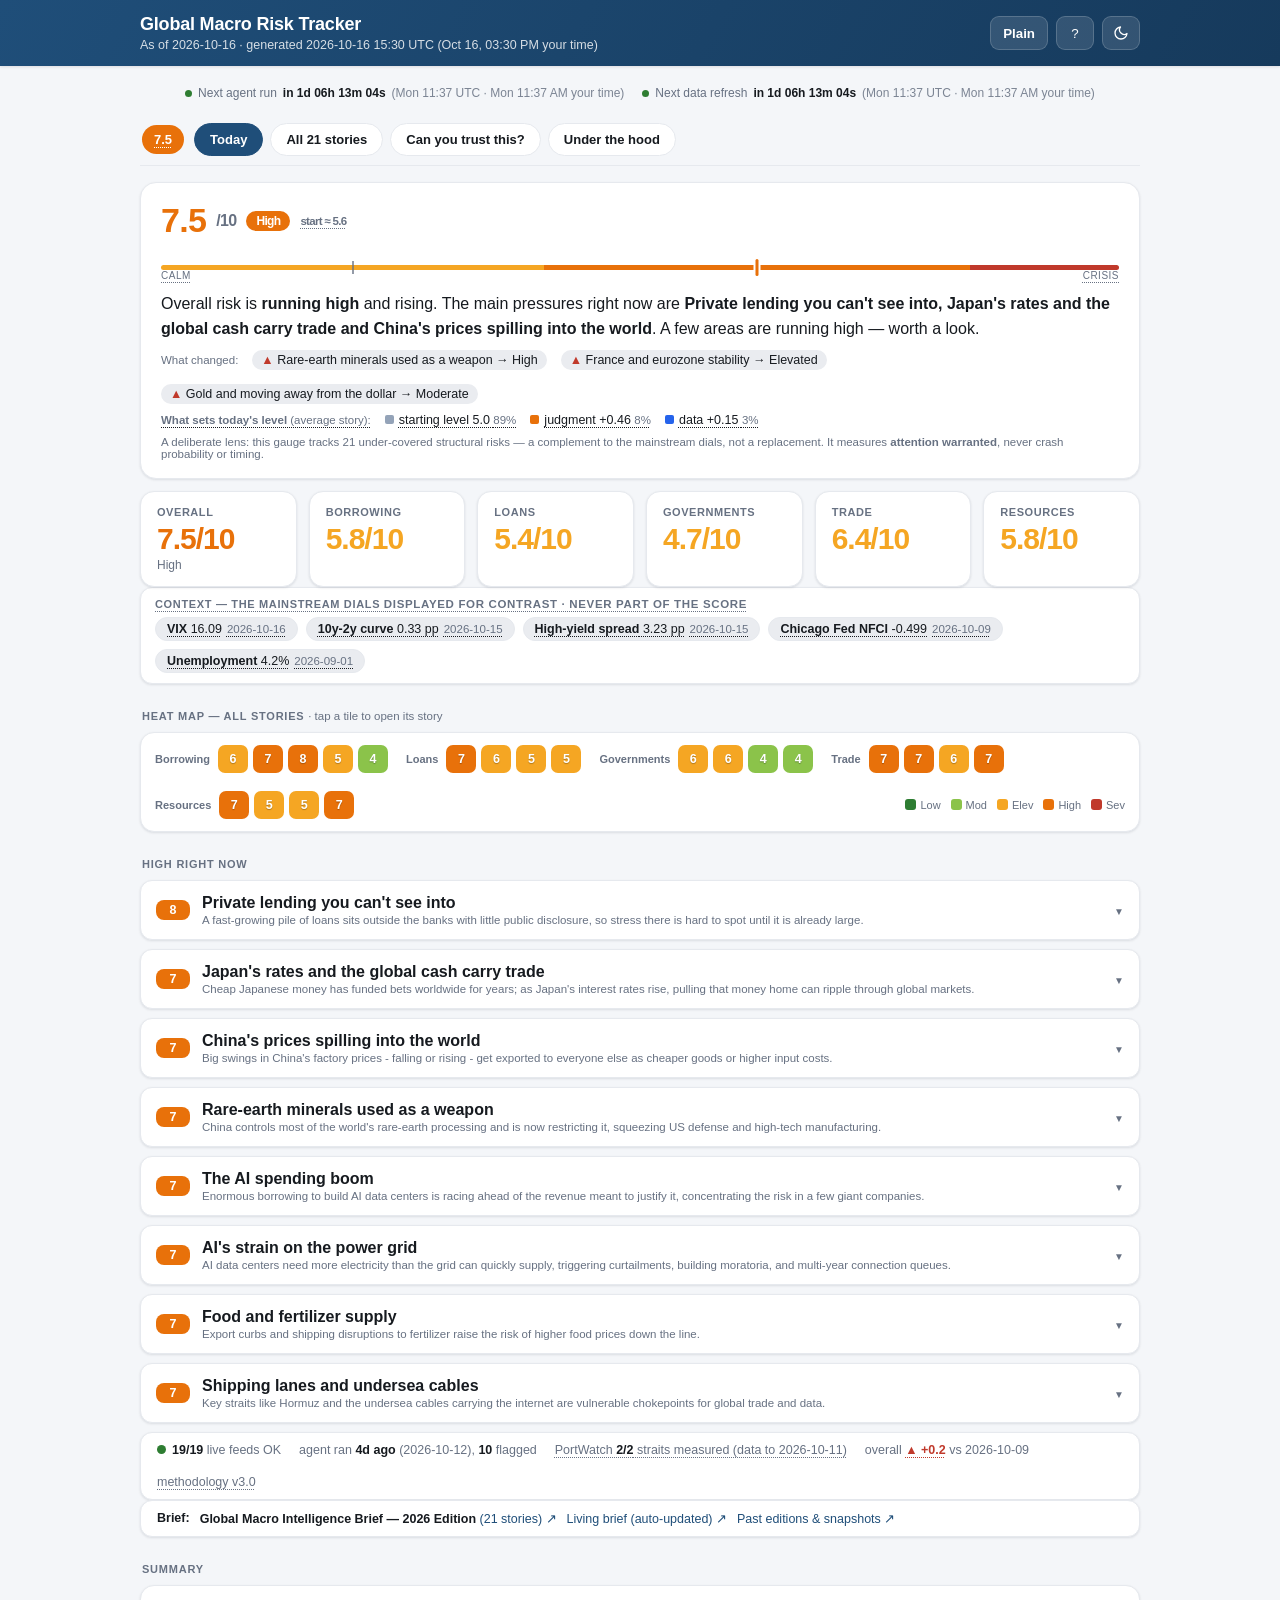
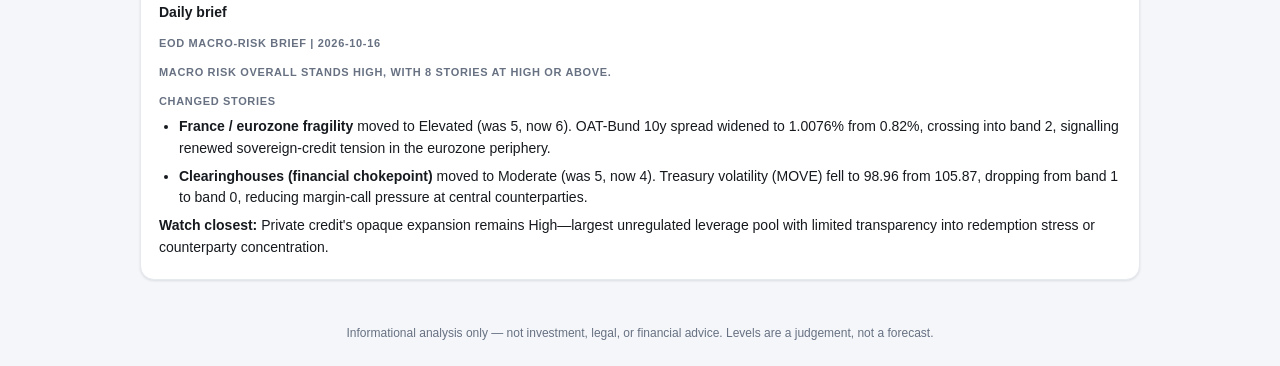
==== commit b8e1d2e8: "Add files via upload" ====
--- a/dashboard/index.html
+++ b/dashboard/index.html
@@ -515,6 +515,17 @@
 function closeHelp(){ document.getElementById('help').classList.remove('open'); document.body.style.overflow=''; }
 document.addEventListener('keydown',e=>{ if(e.key==='Escape') closeHelp(); });
 
+// The current published edition comes from latest.json (main.py reads editions.json);
+// fallback = the 2026 Edition. Strings were sanitised on load (deepSafe).
+function editionLink(d){
+  const e=d.edition||{};
+  const href=e.html||e.pdf||'briefs/Global_Macro_Intelligence_Brief_2026.pdf';
+  const title=e.title||'Global Macro Intelligence Brief \u2014 2026 Edition';
+  const rev=e.revision?` \u00B7 rev. ${e.revision}`:'';
+  const n=e.n_stories||21;
+  const nxt=e.next?` title="Next edition: ${e.next}"`:'';
+  return `<a href="${href}" target="_blank" rel="noopener"${nxt}><b>${title}</b> (${n} stories${rev}) \u2197</a>`;
+}
 function bandColor(l){ return l<=2?'#2E7D32':l<=4?'#8BC34A':l<=6?'#F5A623':l<=8?'#E8710A':'#C0392B'; }
 function bandName(l){ return l<=2?'Low':l<=4?'Moderate':l<=6?'Elevated':l<=8?'High':'Severe'; }
 function fmt(v){ if(v===null||v===undefined) return '-'; return (typeof v==='number')? (Math.abs(v)<10? v.toFixed(2): v.toFixed(1)) : v; }
@@ -1115,8 +1126,9 @@
   }
   T+=healthBar(d);
   T+=`<div class="health" style="gap:10px"><span><b>Brief:</b></span>
-    <a href="briefs/Global_Macro_Intelligence_Brief_2026.pdf" target="_blank" rel="noopener"><b>Global Macro Intelligence Brief \u2014 2026 Edition</b> (5 sections, 21 stories) \u2197</a>
-    <a href="briefs/living_brief.html" target="_blank" rel="noopener">Living brief (auto-updated) \u2197</a></div>`;
+    ${editionLink(d)}
+    <a href="briefs/living_brief.html" target="_blank" rel="noopener">Living brief (auto-updated) \u2197</a>
+    <a href="briefs/archive/index.html" target="_blank" rel="noopener">Past editions &amp; snapshots \u2197</a></div>`;
   T+=`<div class="section-label">Summary</div>`;
   T+=`<div class="narr brief"><strong>Daily brief</strong>${briefHTML(d.narrative||'')}</div>`;
   const INS = plainQ('scout')+scoutPanel()+plainQ('review')+reviewPanel(d);
